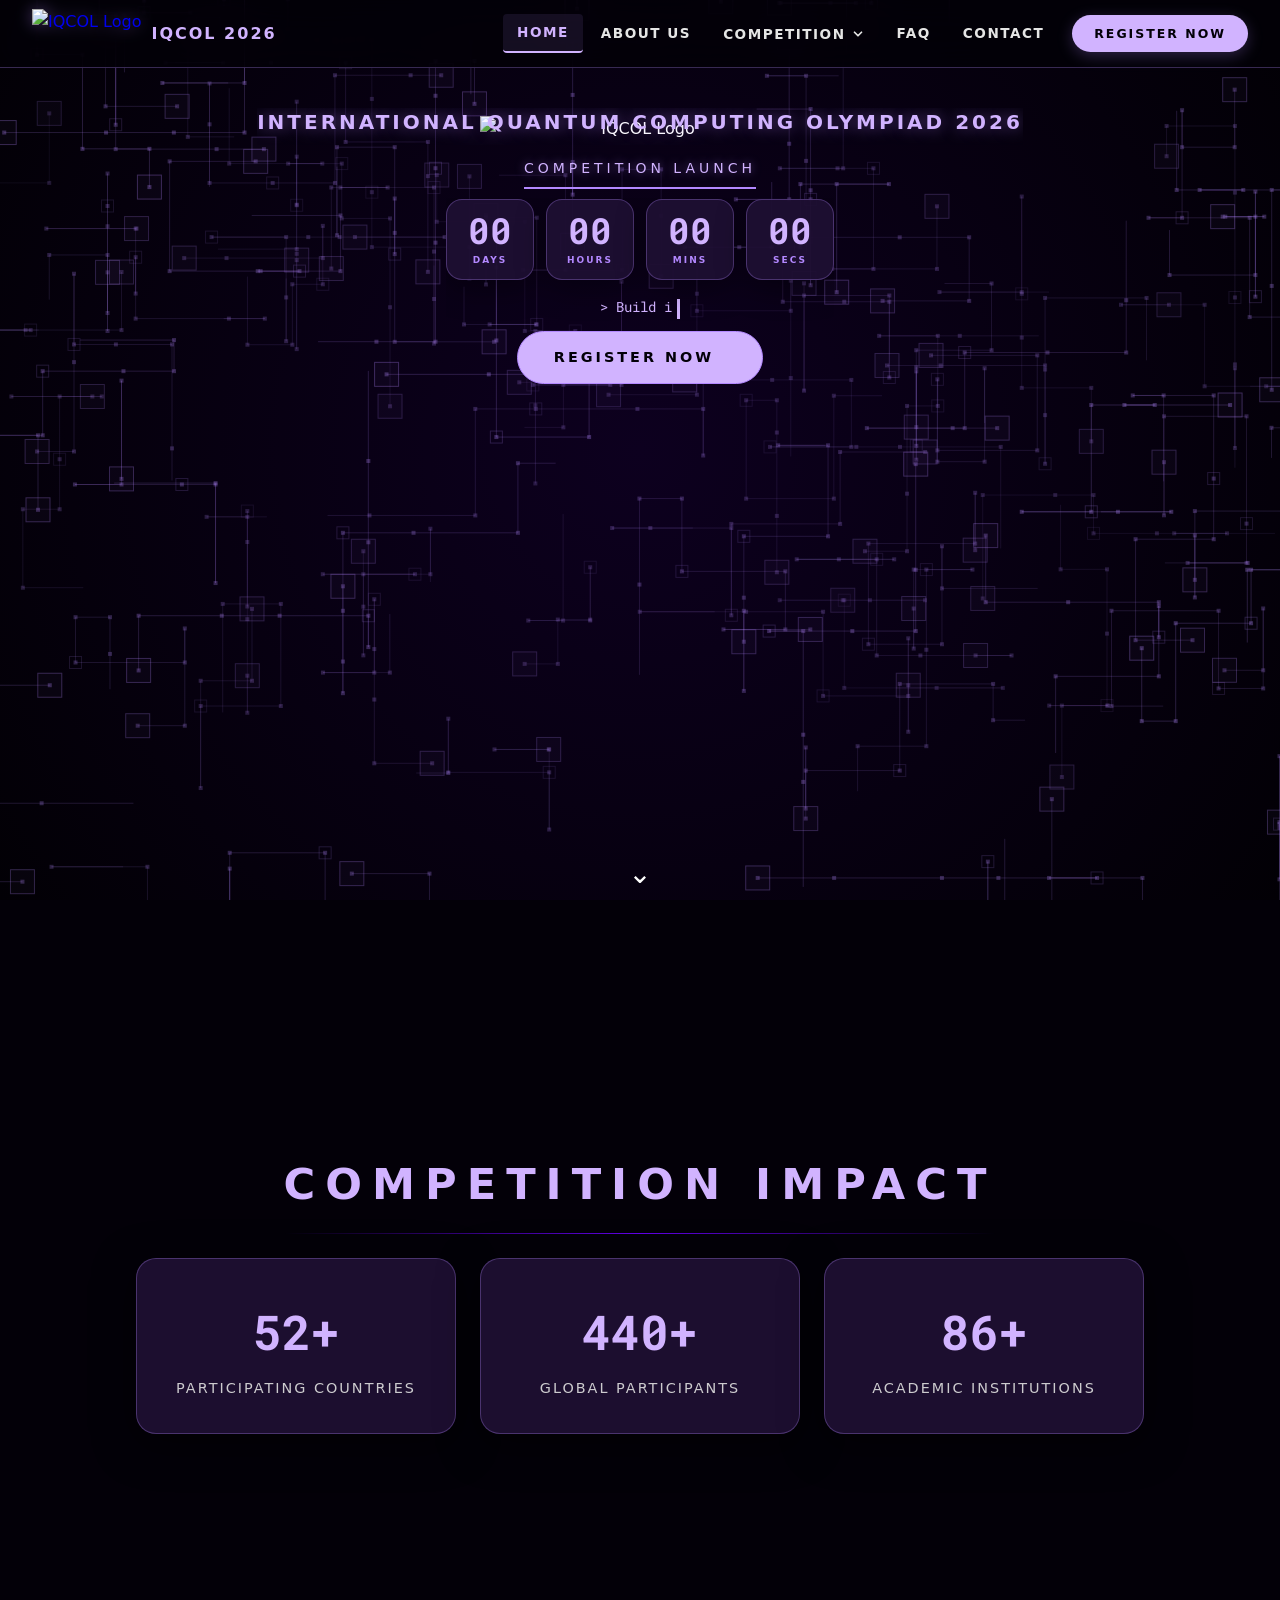
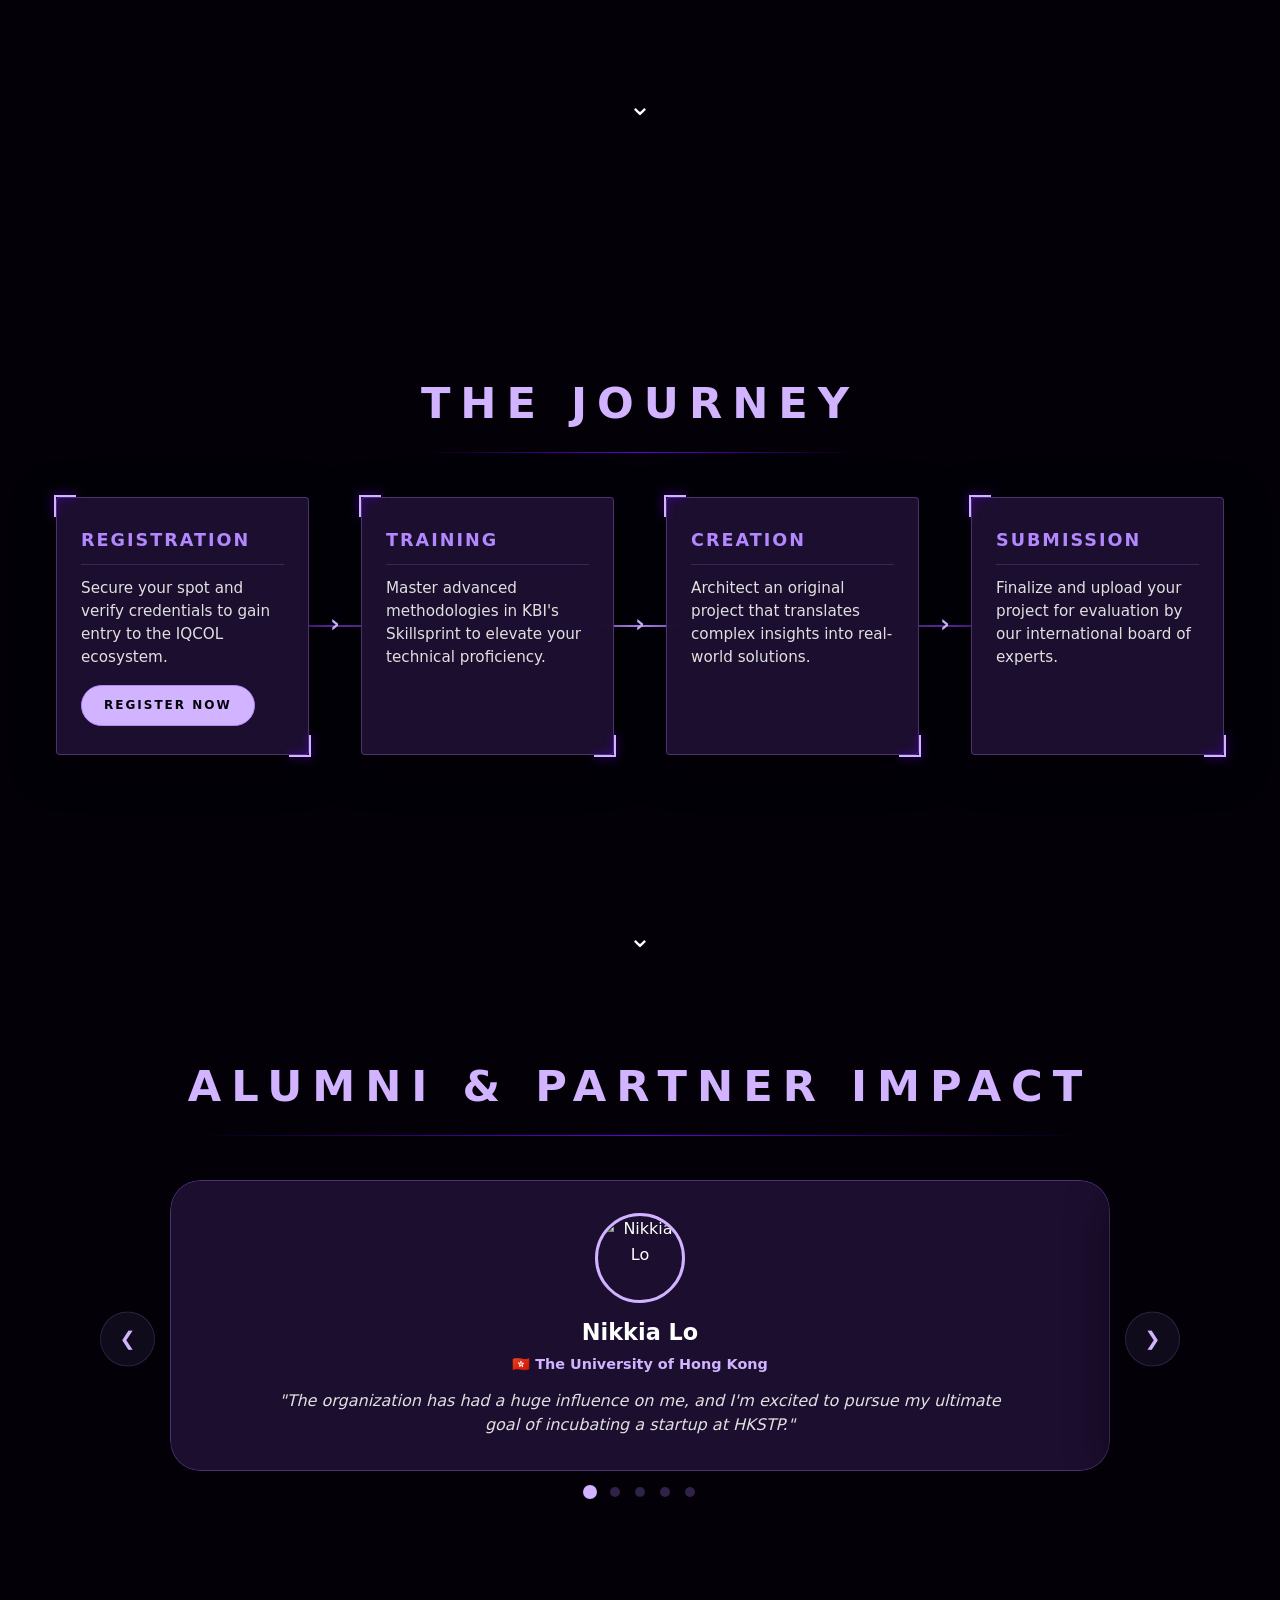
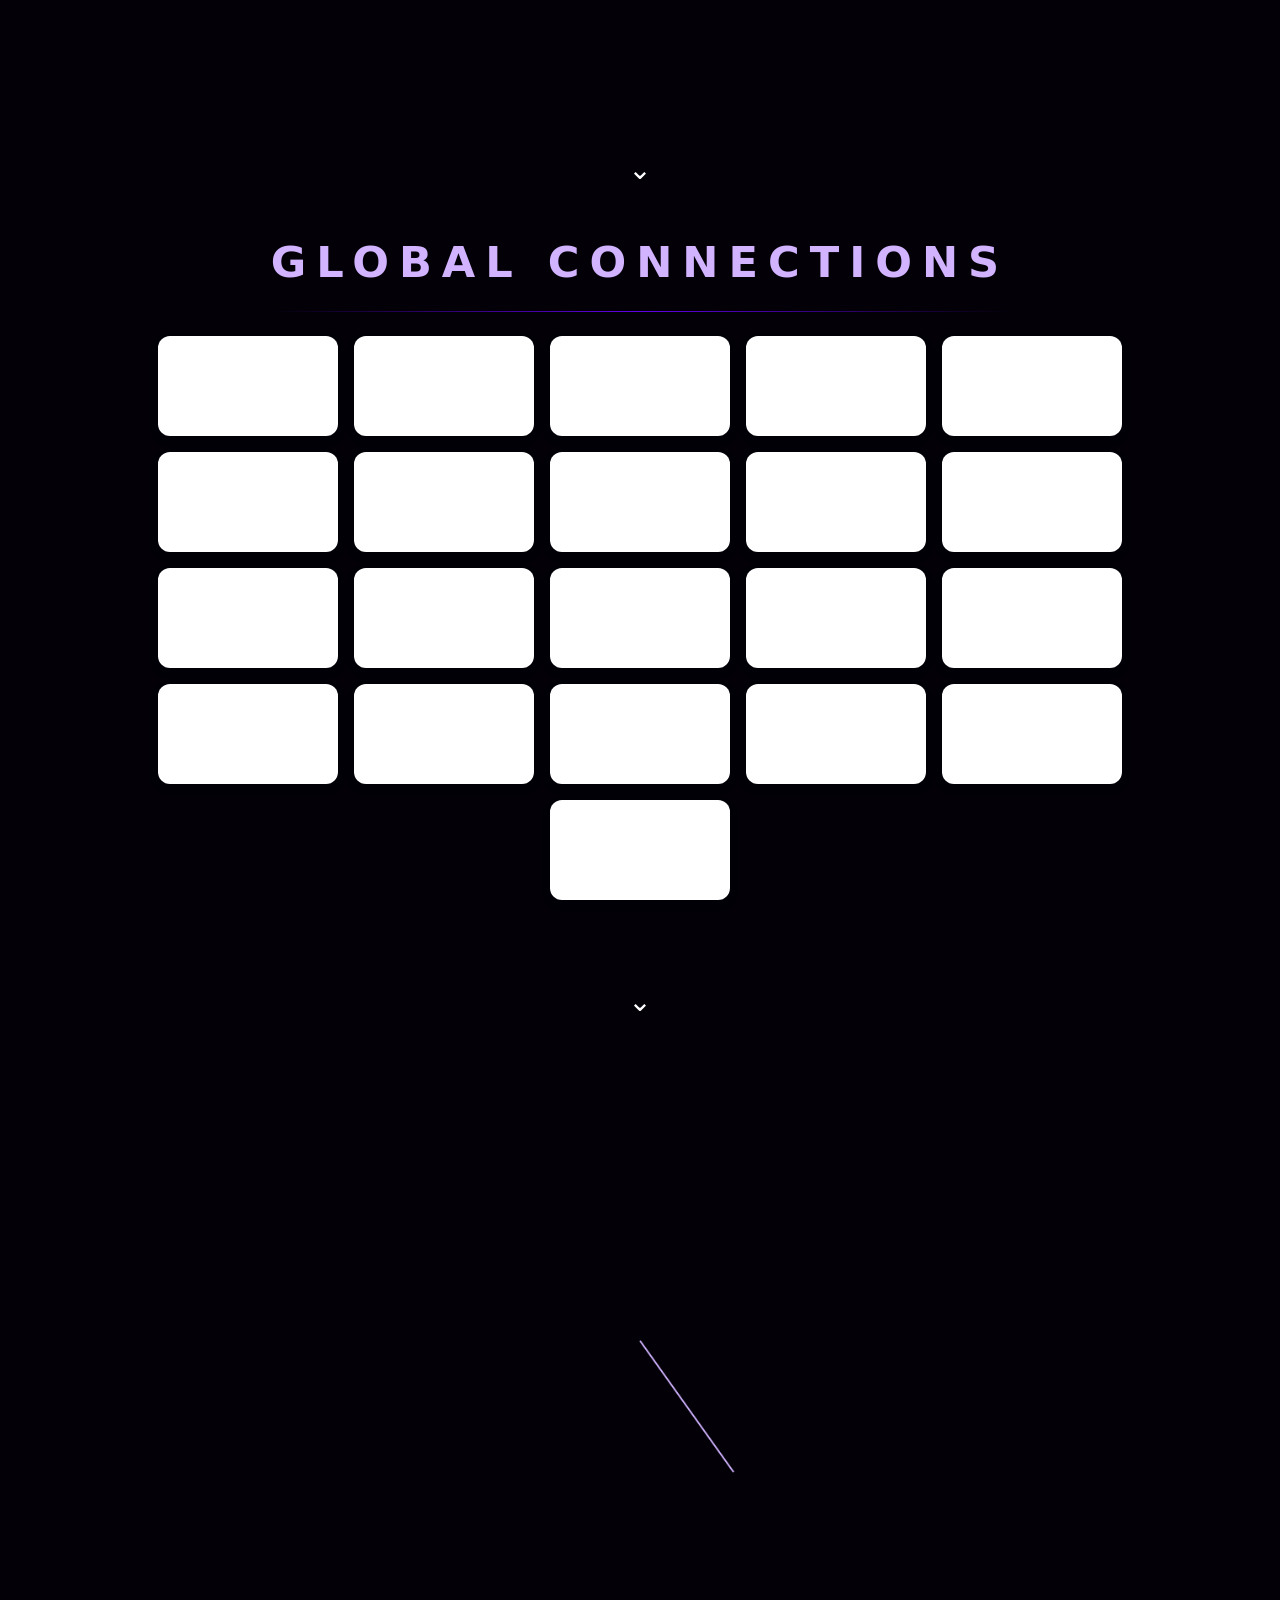
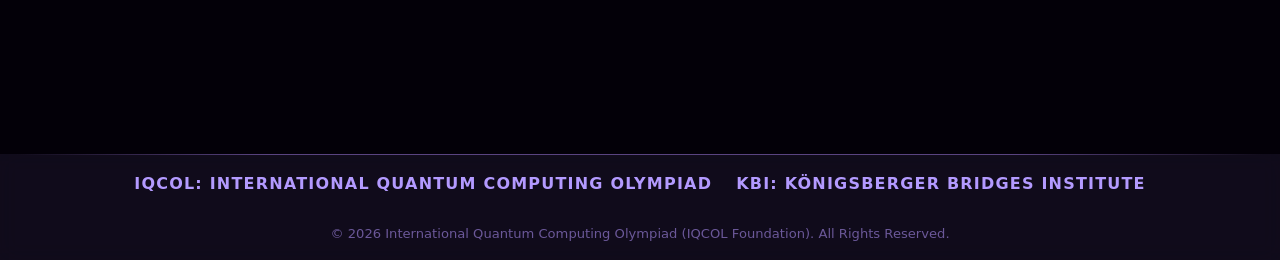
==== index.html @ 8aefdae1 "Added favicon" ====
<!DOCTYPE html>
<html lang="en">
<head>
    <meta charset="UTF-8">
    <meta name="viewport" content="width=device-width, initial-scale=1.0">
    <link rel="icon" type="image/png" href="https://cdn.kb.institute/eto-2026/IQCOL/Logo/Square_Dark_Background_2026_500.png">
    <title>International Quantum Computing Olympiad | IQCOL 2026</title>
    <script src="https://unpkg.com/lucide@0.469.0/dist/umd/lucide.min.js"></script>
    <link href="https://fonts.googleapis.com/css2?family=Roboto+Mono:wght@400;700&display=swap" rel="stylesheet">
    <link rel="stylesheet" href="css/shared.css">
    <style>
        body {
            color: white;
            display: flex;
            flex-direction: column;
            align-items: center;
            min-height: 100vh;
        }

        .home-snap {
            width: 100%;
            display: flex;
            flex-direction: column;
            align-items: center;
        }

        .home-snap .snap-panel {
            position: relative;
            min-height: calc(100vh - var(--nav-height));
            min-height: calc(100dvh - var(--nav-height));
            display: flex;
            flex-direction: column;
            justify-content: center;
            width: 100%;
            max-width: 1200px;
            margin: 0 auto;
            box-sizing: border-box;
            padding: 3rem 20px;
        }

        .home-snap .section-header { margin: 1.5rem 0 2rem; }

        .snap-panel-body {
            width: 100%;
            box-sizing: border-box;
        }

        /* Hero */
        #hero-section {
            position: relative;
            width: 100%;
            max-width: 1200px;
            display: flex;
            flex-direction: column;
            justify-content: center;
            align-items: center;
            padding: 1rem 20px 2.5rem;
            text-align: center;
            box-sizing: border-box;
        }
        #hero-section.snap-panel {
            box-sizing: border-box;
        }
        #hero-section .snap-panel-body {
            transform: translateY(1.25rem);
        }

        .scroll-hint {
            position: absolute;
            bottom: 1rem;
            left: 50%;
            transform: translateX(-50%);
            color: #fff;
            pointer-events: none;
            z-index: 2;
        }
        .scroll-chevron {
            display: block;
            font-size: 1.75rem;
            line-height: 1;
            animation: scrollBounce 2s ease-in-out infinite;
        }
        @keyframes scrollBounce {
            0%, 100% { transform: translateY(0); opacity: 0.85; }
            50% { transform: translateY(8px); opacity: 1; }
        }

        .reveal-hero { opacity: 0; clip-path: inset(100% 0 0 0); transform: translateY(20px); animation: curtainReveal 1.4s cubic-bezier(0.19,1,0.22,1) forwards; }
        .reveal-header { opacity: 0; transform: translateY(20px); animation: fadeIn 1s ease forwards; animation-delay: 0.6s; }
        .reveal-delayed { opacity: 0; clip-path: inset(100% 0 0 0); transform: translateY(20px); animation: curtainReveal 1.4s cubic-bezier(0.19,1,0.22,1) forwards; animation-delay: 1.1s; }
        .reveal-register-btn { opacity: 0; transform: translateY(20px); animation: fadeIn 1s ease forwards; animation-delay: 2.6s; }

        @keyframes curtainReveal { 0% { opacity:0; clip-path:inset(100% 0 0 0); transform:translateY(20px); } 100% { opacity:1; clip-path:inset(0% 0 0 0); transform:translateY(0); } }
        @keyframes fadeIn { to { opacity:1; transform:translateY(0); } }
        @keyframes blink { 0%, 100% { opacity:1; } 50% { opacity:0; } }

        .hero-brand { display: flex; flex-direction: column; align-items: center; }
        .main-logo {
            width: min(420px, 70vw); max-width: 88%; height: auto; margin-top: 30px;
            margin-bottom: -50px; display: block;
            filter: drop-shadow(0 0 25px rgba(179,136,255,0.35));
        }

        .brand-title {
            font-size: 26px; font-weight: 800; letter-spacing: 5px; text-transform: uppercase;
            margin: 0 0 20px; position: relative; z-index: 1;
            text-shadow: 0 0 15px rgba(179,136,255,0.5); color: var(--lavender-bright);
        }

        .countdown-subheader {
            font-size: 17px; font-weight: 500; letter-spacing: 6px; text-transform: uppercase;
            color: var(--lavender-bright); margin-top: 20px; margin-bottom: 16px; text-shadow: 0 0 10px rgba(179,136,255,0.6);
            border-bottom: 2px solid var(--lavender-orig); padding-bottom: 10px; display: inline-block;
        }

        .countdown-container { display: flex; gap: 20px; justify-content: center; margin-top: 5px; margin-bottom: 35px; flex-wrap: wrap; }

        .time-box {
            display: flex; flex-direction: column; align-items: center;
            background: var(--glass-deep);
            backdrop-filter: blur(15px);
            -webkit-backdrop-filter: blur(15px);
            border: 1px solid var(--border-bright);
            border-radius: 20px;
            box-shadow: 0 8px 30px rgba(0, 0, 0, 0.35);
            width: 110px;
            padding: 20px 0;
        }
        .time-value { font-size: 48px; font-weight: 900; line-height: 1; font-family: var(--font-mono); color: var(--lavender-bright); }
        .time-label { font-size: 10px; font-weight: 800; color: var(--lavender-orig); text-transform: uppercase; letter-spacing: 2px; margin-top: 5px; }

        .typed-line { font-family: var(--font-mono); font-size: 1rem; color: var(--lavender-bright); margin-top: 12px; margin-bottom: 10px; padding: 0 10px; }
        .cursor { display: inline-block; background-color: var(--lavender-bright); width: 3px; height: 20px; margin-left: 5px; animation: blink 1s infinite; vertical-align: middle; }

        /* Stats */
        .stats-wrapper { width: 100%; max-width: 1100px; margin: 0 auto; text-align: center; padding: 0; }
        .stats-section {
            display: flex; justify-content: center; align-items: stretch; gap: 24px; flex-wrap: wrap; margin-top: 10px;
            opacity: 0; transform: translateY(30px); transition: all 1s ease;
        }
        .stats-section.revealed { opacity: 1; transform: translateY(0); }
        .stat-card {
            background: var(--glass-deep);
            backdrop-filter: blur(15px);
            -webkit-backdrop-filter: blur(15px);
            border: 1px solid var(--border-bright);
            box-shadow: 0 10px 40px rgba(0, 0, 0, 0.5);
            padding: 35px 25px;
            border-radius: 20px;
            flex: 1 1 280px;
            max-width: 320px;
            min-height: 160px;
            display: flex;
            flex-direction: column;
            justify-content: center;
            box-sizing: border-box;
            transition: all 0.3s ease;
        }
        .stat-card:hover { transform: translateY(-5px); border-color: var(--lavender-bright); background: rgba(98,0,234,0.12); }
        .stat-number { display: block; font-size: 3rem; font-weight: 900; color: var(--lavender-bright); font-family: var(--font-mono); margin-bottom: 8px; }
        .stat-label { font-size: 0.9rem; text-transform: uppercase; letter-spacing: 2px; color: var(--text-soft); opacity: 0.9; line-height: 1.3; }

        /* Journey roadmap */
        #section-journey {
            max-width: 100%;
            overflow-x: auto;
            overflow-y: visible;
            padding-bottom: 8px;
            scroll-snap-stop: always;
        }
        #section-journey .section-header {
            opacity: 0;
            transition: opacity 0.5s ease;
        }
        #section-journey.revealed .section-header {
            opacity: 1;
            transition-delay: 0s;
        }
        #section-journey .roadmap-container { flex: 0 1 auto; }
        .roadmap-container {
            position: relative;
            max-width: 1200px;
            margin: 0 auto;
            padding: 20px 16px;
            width: 100%;
            min-height: 220px;
            display: flex;
            flex-direction: row;
            align-items: stretch;
            justify-content: center;
            flex-wrap: nowrap;
            gap: 12px;
            box-sizing: border-box;
        }
        .roadmap-container::before {
            content: '';
            position: absolute;
            left: 8%;
            right: 8%;
            top: 50%;
            height: 2px;
            background: linear-gradient(90deg, transparent, #4c1d95 15%, var(--lavender-orig) 50%, #4c1d95 85%, transparent);
            transform: translateY(-50%) scaleX(0);
            transform-origin: left center;
            z-index: 0;
            pointer-events: none;
            transition: transform 1.5s cubic-bezier(0.22, 1, 0.36, 1);
            transition-delay: 0.4s;
        }
        #section-journey.revealed .roadmap-container::before {
            transform: translateY(-50%) scaleX(1);
        }
        .step {
            position: relative;
            flex: 1 1 220px;
            min-width: 180px;
            margin-bottom: 0;
            display: flex;
            justify-content: center;
            align-items: stretch;
            z-index: 1;
            opacity: 0;
            transition: opacity 0.35s cubic-bezier(0.22, 1, 0.36, 1);
        }
        #section-journey.revealed .step:nth-child(1) { opacity: 1; transition-delay: 0.12s; }
        #section-journey.revealed .step:nth-child(3) { opacity: 1; transition-delay: 0.62s; }
        #section-journey.revealed .step:nth-child(5) { opacity: 1; transition-delay: 1.12s; }
        #section-journey.revealed .step:nth-child(7) { opacity: 1; transition-delay: 1.62s; }
        .step-card {
            position: relative;
            width: 100%;
            padding: 28px 24px;
            min-height: 200px;
            height: 100%;
            box-sizing: border-box;
            background: var(--glass-deep);
            backdrop-filter: blur(15px);
            -webkit-backdrop-filter: blur(15px);
            border: 1px solid var(--border-bright);
            border-radius: 4px;
            box-shadow: 0 10px 40px rgba(0, 0, 0, 0.5);
        }
        .step-card::before, .step-card::after {
            content: '';
            position: absolute;
            width: 20px;
            height: 20px;
            border: 2px solid var(--lavender-bright);
            filter: drop-shadow(0 0 5px var(--node-blue));
            z-index: 5;
        }
        .step-card::before { top: -3px; left: -3px; border-right: none; border-bottom: none; }
        .step-card::after { bottom: -3px; right: -3px; border-left: none; border-top: none; }
        .step-card h2 {
            margin: 0 0 12px;
            font-size: 1.1rem;
            text-transform: uppercase;
            letter-spacing: 2px;
            color: var(--lavender-orig);
            border-bottom: 1px solid var(--border-muted);
            padding-bottom: 10px;
        }
        .step-card p { color: #e0e0e0; margin: 0; font-size: 0.95rem; line-height: 1.5; }
        .step-register-btn {
            display: inline-flex; margin-top: 16px; padding: 10px 22px; border-radius: 50px;
            text-decoration: none; text-transform: uppercase; letter-spacing: 2px; font-weight: 800;
            font-size: 0.75rem; transition: all 0.3s ease; align-items: center;
            background: var(--lavender-bright); color: var(--bg-deep); border: 1px solid var(--lavender-orig);
        }
        .step-register-btn:hover { transform: translateY(-3px); background: white; box-shadow: 0 15px 40px rgba(179,136,255,0.4); }
        .roadmap-connector {
            position: relative;
            flex: 0 0 auto;
            align-self: center;
            width: 28px;
            text-align: center;
            color: var(--lavender-bright);
            font-size: 1.5rem;
            font-weight: 700;
            line-height: 1;
            z-index: 1;
            opacity: 0;
            transform: translateY(-5px);
            transition: opacity 0.45s ease, transform 0.45s ease;
        }
        .roadmap-connector::before { content: '›'; display: block; transform: translateY(3px);}
        #section-journey.revealed .roadmap-connector:nth-child(2) { opacity: 1; transform: translateY(-5px); transition-delay: 0.28s; }
        #section-journey.revealed .roadmap-connector:nth-child(4) { opacity: 1; transform: translateY(-5px); transition-delay: 0.78s; }
        #section-journey.revealed .roadmap-connector:nth-child(6) { opacity: 1; transform: translateY(-5px); transition-delay: 1.28s; }

        /* Testimonials */
        #section-testimonials .testimonial-slider { flex: 0 1 auto; width: 100%; }
        .testimonial-slider { width: 100%; max-width: 1100px; margin: 0 auto; position: relative; padding: 12px 80px; }
        .testimonial-container { width: 100%; overflow: hidden; border-radius: 30px; }
        .testimonial-track { display: flex; transition: transform 0.6s cubic-bezier(0.23,1,0.32,1); }
        .testimonial-track.no-anim { transition: none !important; }
        .t-card {
            min-width: 100%; padding: 32px 28px;
            background: var(--glass-deep); border: 1px solid var(--border-bright); backdrop-filter: blur(20px);
            display: flex; flex-direction: column; align-items: center; text-align: center; border-radius: 30px;
            box-shadow: 0 10px 40px rgba(0, 0, 0, 0.5);
        }
        .t-img { width: 90px; height: 90px; border-radius: 50%; object-fit: cover; border: 3px solid var(--lavender-bright); margin-bottom: 12px; }
        .t-info h3 { margin: 0; font-size: 1.4rem; color: #fff; }
        .t-info span { color: var(--lavender-bright); font-size: 0.9rem; font-weight: 700; }
        .t-affil { display: inline; }
        .t-affil + .t-affil::before { content: ' '; }
        .t-body { font-size: 1rem; line-height: 1.55; color: #e0e0e0; font-style: italic; max-width: 750px; margin-top: 12px; }
        .t-body p { margin: 0; }
        .arrow {
            position: absolute; top: 50%; transform: translateY(-50%);
            width: 55px; height: 55px; background: rgba(179,136,255,0.08); border: 1px solid rgba(179,136,255,0.18);
            border-radius: 50%; color: var(--lavender-bright); display: flex; align-items: center;
            justify-content: center; cursor: pointer; z-index: 10; transition: background 0.3s; font-size: 1.2rem;
        }
        .arrow:hover { background: rgba(179,136,255,0.2); }
        .arrow.prev { left: 10px; }
        .arrow.next { right: 10px; }
        .dot { width: 10px; height: 10px; background: rgba(179,136,255,0.25); border-radius: 50%; cursor: pointer; transition: 0.3s; }
        .dot.active { background: var(--lavender-bright); transform: scale(1.4); }
        .carousel-controls { display: flex; justify-content: center; gap: 15px; margin-top: 16px; }

        /* Logo wall */
        #logo-wall-container {
            width: 100%;
            position: relative;
            display: block;
        }
        .logo-wall {
            position: absolute;
            top: 0;
            left: 50%;
            transform: translateX(-50%);
            width: 100%;
            margin: 0 auto;
            display: flex;
            flex-wrap: wrap;
            justify-content: center;
            align-content: flex-start;
            padding: 0;
        }
        @keyframes logoFadeIn { 0% { opacity:0; transform:scale(0.96); } 100% { opacity:1; transform:scale(1); } }
        @keyframes logoFadeOut { 0% { opacity:1; transform:scale(1); } 100% { opacity:0; transform:scale(0.96); } }
        .logo-container {
            padding: 0; margin: 8px; display: flex; justify-content: center; align-items: center;
            max-width: 180px; height: 100px; background: white; border-radius: 12px;
            box-shadow: 0 4px 10px rgba(0,0,0,0.1);
            animation-duration: 0.5s; animation-fill-mode: both; animation-timing-function: ease-in-out;
        }
        .show-front .logo-container { animation-name: logoFadeIn; }
        .show-back .logo-container { animation-name: logoFadeOut; }
        .logo-container img { object-fit: contain; width: 80%; height: 80%; }

        @media (min-width: 1200px) {
            .logo-container { width: calc(20% - 16px); }
            #logo-wall-container { min-height: 620px !important; }
        }
        @media (min-width: 600px) and (max-width: 1199px) {
            .logo-container { width: calc(25% - 16px); }
            #logo-wall-container { min-height: 760px !important; }
        }
        @media (max-width: 599px) {
            .logo-container { width: calc(50% - 16px); height: 80px; }
            #logo-wall-container { min-height: 480px !important; }
        }

        /* CTA final panel */
        #section-final .cta-section {
            display: flex;
            flex-direction: column;
            align-items: center;
            width: 100%;
            text-align: center;
            box-sizing: border-box;
        }
        .cta-anim-bg { position: relative; display: flex; align-items: center; justify-content: center; z-index: 1; }
        .cta-content { position: relative; z-index: 4; width: 100%; }
        .cta-title {
            font-size: clamp(1.8rem, 5vw, 2.6rem); letter-spacing: 6px; text-transform: uppercase;
            color: var(--lavender-bright); margin-bottom: 12px; font-weight: 900;
        }
        .cta-sub { color: var(--text-soft); margin-bottom: 0; font-size: 1.1rem; }
        .cta-btn-hero {
            display: inline-flex; padding: 18px 50px; border-radius: 50px; text-decoration: none;
            text-transform: uppercase; letter-spacing: 4px; font-weight: 800; font-size: 1rem;
            transition: all 0.3s ease; align-items: center; gap: 12px;
            background: var(--lavender-bright); color: var(--bg-deep); border: 1px solid var(--lavender-orig);
        }
        .cta-btn-hero:hover { transform: translateY(-3px); background: white; box-shadow: 0 15px 40px rgba(179,136,255,0.4); }
        .hero-register-btn { margin-top: 20px; }
        
        .brand-zone {
            position: relative;
            width: 380px !important;
            height: 380px !important;
            display: flex; justify-content: center; align-items: center;
        }
        #traceCanvas { position: absolute; top: 0; left: 0; width: 100%; height: 100%; z-index: 2; transition: opacity 1s ease; }
        #logo-reveal-img {
            width: 380px !important;
            height: 380px !important;
            z-index: 1; opacity: 0; transform: scale(0.85);
            filter: drop-shadow(0 0 35px rgba(179,136,255,0.55)); transition: all 1.2s cubic-bezier(0.16,1,0.3,1);
        }
        .brand-zone.revealed-inner #logo-reveal-img { opacity: 1; transform: scale(1); }
        .brand-zone.revealed-inner #traceCanvas { opacity: 0; pointer-events: none; }

        @media (min-width: 1025px) {
            html {
                scroll-snap-type: y mandatory;
                scroll-padding-top: var(--nav-height);
            }
            .home-snap .snap-panel {
                scroll-snap-align: start;
                scroll-snap-stop: always;
            }
            .home-snap .stats-wrapper.snap-panel {
                align-items: center;
                padding: 0 20px 3rem !important;
            }
            .stats-wrapper .stats-content {
                width: 100%;
            }
            .stats-wrapper .section-header {
                margin: 0 0 1.5rem;
            }
            .home-snap #section-testimonials.snap-panel {
                padding: 4rem 20px !important;
            }
            #hero-section.snap-panel {
                padding: 2rem 20px 0 !important;
            }
            #hero-section .main-logo {
                margin-top: 28px;
            }
            #hero-section .snap-panel-body,
            #section-journey .snap-panel-body {
                flex: 1 1 auto;
                display: flex;
                flex-direction: column;
                justify-content: center;
                align-items: center;
                width: 100%;
                min-height: 0;
            }
            #section-journey.snap-panel {
                justify-content: flex-start;
                padding: 4rem 20px 1rem !important;
            }
            #section-journey .snap-panel-body {
                gap: 0;
            }
            #section-journey .section-header {
                margin: 0 0 1.5rem;
            }
            .home-snap .snap-panel:has(> .scroll-hint) {
                position: relative !important;
                display: flex !important;
                flex-direction: column !important;
                justify-content: flex-start !important;
                height: calc(100dvh - var(--nav-height));
                min-height: calc(100dvh - var(--nav-height));
                max-height: calc(100dvh - var(--nav-height));
                overflow: hidden;
                box-sizing: border-box;
            }
            .home-snap .snap-panel:has(> .scroll-hint) > .scroll-hint {
                position: absolute !important;
                bottom: 0.75rem !important;
                left: 50% !important;
                transform: translateX(-50%) !important;
                margin-top: 0 !important;
                align-self: auto !important;
                flex-shrink: 0;
                z-index: 3;
                padding: 0;
            }
            #hero-section.snap-panel:has(> .scroll-hint) {
                height: 100dvh !important;
                min-height: 100dvh !important;
                max-height: 100dvh !important;
                justify-content: flex-start !important;
                padding-top: var(--nav-height) !important;
                padding-bottom: 0 !important;
            }
            #hero-section.snap-panel:has(> .scroll-hint) > .scroll-hint {
                position: absolute !important;
                bottom: 0.75rem !important;
                left: 50% !important;
                transform: translateX(-50%) !important;
            }
            #hero-section .snap-panel-body {
                padding-bottom: 2.5rem;
            }
            .home-snap .stats-wrapper.snap-panel:has(> .scroll-hint) {
                justify-content: center !important;
            }
            #section-logos.snap-panel {
                padding: 2rem 20px 1rem !important;
                justify-content: flex-start;
                align-items: center;
            }
            #section-logos .section-header {
                margin: 0 0 1rem;
                flex-shrink: 0;
            }
            #section-logos #logo-wall-container {
                flex: 1 1 auto;
                min-height: 0 !important;
                width: 100%;
                overflow: hidden;
            }
            #section-final.snap-panel {
                max-width: 100%;
                padding: 0 !important;
                height: calc(100dvh - var(--nav-height));
                min-height: calc(100dvh - var(--nav-height));
                max-height: calc(100dvh - var(--nav-height));
                overflow: hidden;
                justify-content: space-between;
                scroll-snap-align: start;
                scroll-snap-stop: always;
            }
            #section-final .cta-section {
                flex: 1 1 auto;
                min-height: 0;
                display: flex;
                flex-direction: column;
                justify-content: center;
                align-items: center;
                width: 100%;
                padding: 16px 20px 8px;
                text-align: center;
                box-sizing: border-box;
                gap: 12px;
            }
            #section-final .brand-zone,
            #section-final #logo-reveal-img {
                width: 320px !important;
                height: 320px !important;
            }
            #section-final .cta-title {
                font-size: clamp(1.4rem, 3vw, 2rem);
                margin-bottom: 6px;
            }
            #section-final .cta-sub {
                font-size: 0.95rem;
            }
            #section-final footer {
                width: 100%;
                flex-shrink: 0;
                margin-top: 0;
                padding: 0 16px;
            }
            #section-final .footer-inner {
                padding: 16px 12px;
            }
            #section-final .footer-cols {
                gap: 24px;
                margin-bottom: 12px;
            }
        }

        @media (min-width: 1025px) and (max-width: 1280px) {
            #hero-section.snap-panel:has(> .scroll-hint) {
                padding-top: calc(var(--nav-height) + 0.75rem) !important;
            }
            #hero-section .snap-panel-body {
                transform: translateY(1.25rem);
                justify-content: flex-start;
                padding-top: 0.5rem;
                padding-bottom: 3.25rem;
            }
            #hero-section .snap-panel-body .hero-register-btn {
                flex-shrink: 0;
                margin-bottom: 0.25rem;
            }
            #hero-section .main-logo {
                width: min(320px, 42vw);
                margin-top: 8px;
                margin-bottom: -32px;
            }
            .brand-title { font-size: 20px; letter-spacing: 3px; margin-top: 0; margin-bottom: 10px; line-height: 1.25; }
            .countdown-subheader { font-size: 14px; letter-spacing: 4px; margin-top: 12px; margin-bottom: 10px; padding-bottom: 8px; }
            .countdown-container { gap: 12px; margin-bottom: 16px; margin-top: 0; }
            .time-box { width: 88px; padding: 12px 0; border-radius: 16px; }
            .time-value { font-size: 36px; }
            .time-label { font-size: 9px; }
            .typed-line { font-size: 0.88rem; margin-top: 6px; margin-bottom: 4px; }
            .hero-register-btn { margin-top: 8px; }
            .cta-btn-hero { padding: 14px 36px; font-size: 0.9rem; letter-spacing: 3px; }
        }

        @media (min-width: 1281px) {
            #hero-section .snap-panel-body {
                transform: translateY(-2.75rem);
                justify-content: center;
                padding-top: 0;
                padding-bottom: 2.5rem;
            }
            #hero-section .main-logo {
                width: min(420px, 70vw);
                max-width: 88%;
                margin-top: 28px;
                margin-bottom: -50px;
            }
            #hero-section.snap-panel:has(> .scroll-hint) {
                padding-top: var(--nav-height) !important;
            }
            .hero-register-btn { margin-top: 20px; }
        }

        @media (max-width: 1024px) {
            html {
                scroll-snap-type: none !important;
                scroll-padding-top: 0 !important;
            }
            .home-snap .snap-panel {
                scroll-snap-align: none !important;
                scroll-snap-stop: normal !important;
                min-height: auto !important;
                height: auto !important;
                max-height: none !important;
                overflow: visible !important;
                padding: 60px 15px !important;
            }
            .home-snap .snap-panel:has(> .scroll-hint) {
                height: auto !important;
                max-height: none !important;
                overflow: visible !important;
            }

            .scroll-hint { display: none !important; }
            #hero-section { padding: 1rem 15px 2.5rem; }
            #hero-section.snap-panel { padding-top: 1rem; }
            #hero-section .snap-panel-body { transform: translateY(1.25rem); }
            .main-logo { margin-top: 12px; margin-bottom: -40px; }
            .brand-title { font-size: 17px; letter-spacing: 3px; margin-top: 0; margin-bottom: 10px; line-height: 1.25; }
            .time-box { width: 80px; padding: 15px 0; }
            .time-value { font-size: 32px; }

            .roadmap-container {
                flex-direction: column;
                align-items: center;
                padding: 16px 12px;
                gap: 8px;
            }
            .roadmap-container::before {
                left: 50%; right: auto; top: 8%; bottom: 8%; width: 2px; height: auto;
                transform: translateX(-50%) scaleY(0); transform-origin: top center;
            }
            #section-journey.revealed .roadmap-container::before { transform: translateX(-50%) scaleY(1); }
            .step { flex: 0 0 auto; width: 100%; max-width: 520px; min-width: 0; }
            .step-card { min-height: 0; padding: 20px 18px; }
            .roadmap-connector { width: auto; padding: 4px 0; }
            .roadmap-connector::before { content: '⌄'; }

            .testimonial-slider {
                padding: 14px 10px 12px;
                position: relative;
                max-width: min(800px, calc(100% - 24px));
            }
            .arrow { top: 22px; transform: none; width: 45px; height: 45px; }
            .arrow.prev { left: 20px; }
            .arrow.next { right: 20px; }
            .t-card { padding: 24px 16px; }
            .t-body { font-size: 0.95rem; }
            .t-affil { display: block; }
            .t-affil + .t-affil::before { content: none; }

            .stat-card {
                flex: 0 1 auto;
                min-width: 0;
                width: min(320px, 100%);
                max-width: 320px;
                min-height: auto;
                padding: 25px 20px;
            }
            .stat-number { font-size: 2.4rem; }

            #section-final.snap-panel {
                justify-content: flex-start !important;
                padding: 60px 15px 0 !important;
                height: auto !important;
                max-height: none !important;
                min-height: auto !important;
                overflow: visible !important;
            }
            #section-logos #logo-wall-container {
                flex: none;
                min-height: 480px !important;
                overflow: visible;
            }
            #section-final footer { margin-top: 40px; }
            #section-final .cta-section { margin-top: 0 !important; gap: 24px; padding: 40px 15px; }
            .brand-zone, #logo-reveal-img { width: 260px !important; height: 260px !important; }
            #cta-text-content { top: 0 !important; transform: translateY(0) !important; margin-bottom: 5px; }
            #cta-btn-content { margin-top: 5px !important; transform: translateY(0) !important; }
            .cta-btn-hero { padding: 12px 32px !important; font-size: 0.85rem !important; letter-spacing: 2px !important; }
            .cta-title { font-size: 1.4rem !important; letter-spacing: 3px !important; }
            .cta-sub { font-size: 0.9rem !important; }
        }
        footer {
            width: 100%; margin-top: auto; padding: 0px 20px; box-sizing: border-box;
            background: var(--glass-frost); backdrop-filter: blur(10px); -webkit-backdrop-filter: blur(10px);
        }
        .footer-inner { max-width: 1200px; margin: 0 auto; width: 100%; }
    </style>
</head>
<body>

<canvas id="bg-canvas"></canvas>

<main class="home-snap">

<section id="hero-section" class="snap-panel">
    <div class="snap-panel-body">
    <div class="reveal-hero hero-brand">
        <img src="https://cdn.kb.institute/eto-2026/IQCOL/Logo/Square_Dark_Background_2026_500.png" class="main-logo" alt="IQCOL Logo">
        <div class="brand-title">International Quantum Computing Olympiad 2026</div>
    </div>
    <div class="reveal-header">
        <div class="countdown-subheader">Competition Launch</div>
    </div>
    <div class="reveal-delayed">
        <div class="countdown-container">
            <div class="time-box"><span class="time-value" id="days">00</span><span class="time-label">Days</span></div>
            <div class="time-box"><span class="time-value" id="hours">00</span><span class="time-label">Hours</span></div>
            <div class="time-box"><span class="time-value" id="minutes">00</span><span class="time-label">Mins</span></div>
            <div class="time-box"><span class="time-value" id="seconds">00</span><span class="time-label">Secs</span></div>
        </div>
        <div class="typed-line">
            &gt; <span id="typed-text"></span><span class="cursor"></span>
        </div>
    </div>
    <a href="registration.html" class="cta-btn-hero hero-register-btn reveal-register-btn">
        Register Now
        <i data-lucide="play"></i>
    </a>
    </div>
    <div class="scroll-hint" aria-hidden="true">
        <span class="scroll-chevron">⌄</span>
    </div>
</section>

<section class="stats-wrapper snap-panel">
    <div class="stats-content">
    <div class="section-header"><h2>Competition Impact</h2></div>
    <div class="stats-section" id="stats-container">
        <div class="stat-card"><span class="stat-number" data-target="120">0</span><span class="stat-label">Participating Countries</span></div>
        <div class="stat-card"><span class="stat-number" data-target="1000">0</span><span class="stat-label">Global Participants</span></div>
        <div class="stat-card"><span class="stat-number" data-target="200">0</span><span class="stat-label">Academic Institutions</span></div>
    </div>
    </div>
    <div class="scroll-hint" aria-hidden="true">
        <span class="scroll-chevron">⌄</span>
    </div>
</section>

<section class="snap-panel" id="section-journey">
    <div class="snap-panel-body">
    <div class="section-header"><h1>The Journey</h1></div>
    <div class="roadmap-container">
        <div class="step"><div class="step-card"><h2>Registration</h2><p>Secure your spot and verify credentials to gain entry to the IQCOL ecosystem.</p><a href="registration.html" class="step-register-btn">Register Now</a></div></div>
        <span class="roadmap-connector" aria-hidden="true"></span>
        <div class="step"><div class="step-card"><h2>Training</h2><p>Master advanced methodologies in KBI's Skillsprint to elevate your technical proficiency.</p></div></div>
        <span class="roadmap-connector" aria-hidden="true"></span>
        <div class="step"><div class="step-card"><h2>Creation</h2><p>Architect an original project that translates complex insights into real-world solutions.</p></div></div>
        <span class="roadmap-connector" aria-hidden="true"></span>
        <div class="step"><div class="step-card"><h2>Submission</h2><p>Finalize and upload your project for evaluation by our international board of experts.</p></div></div>
    </div>
    </div>
    <div class="scroll-hint" aria-hidden="true">
        <span class="scroll-chevron">⌄</span>
    </div>
</section>

<section class="snap-panel" id="section-testimonials">
    <div class="section-header reveal"><h1>Alumni &amp; Partner Impact</h1></div>
    <div class="testimonial-slider">
        <div class="arrow prev" role="button" tabindex="0" aria-label="Previous" onclick="moveSlide(-1)">&#10094;</div>
        <div class="arrow next" role="button" tabindex="0" aria-label="Next" onclick="moveSlide(1)">&#10095;</div>
        <div class="testimonial-container">
            <div class="testimonial-track" id="t-track">
                <div class="t-card">
                    <img src="https://cdn.kb.institute/eto-2026/general/testimonial/kbi-profile-nikkia-lo-2025.jpg" class="t-img" alt="Nikkia Lo">
                    <div class="t-info"><h3>Nikkia Lo</h3><span>🇭🇰 The University of Hong Kong</span></div>
                    <div class="t-body"><p>"The organization has had a huge influence on me, and I'm excited to pursue my ultimate goal of incubating a startup at HKSTP."</p></div>
                </div>
                <div class="t-card">
                    <img src="https://cdn.kb.institute/eto-2026/general/testimonial/kbi-profile-sakib-rabbani.jpg" class="t-img" alt="Sakib Rabbani">
                    <div class="t-info"><h3>Sakib Rabbani</h3><span>🇭🇰 JP Morgan HK</span></div>
                    <div class="t-body"><p>"The IBCOL, IDSOL, and KBI network connect me with industry professionals, which helped me get a job in Software Engineering at JP Morgan HK."</p></div>
                </div>
                <div class="t-card">
                    <img src="https://cdn.kb.institute/eto-2026/general/testimonial/kbi-profile-rebeca-borrego-cavazos.jpg" class="t-img" alt="Rebeca Borrego Cavazos">
                    <div class="t-info"><h3>Rebeca Borrego Cavazos</h3><span>🇲🇽 Universidad de Monterrey (UdM)</span></div>
                    <div class="t-body"><p>"It gave me the invaluable opportunity to connect with professionals in these areas and explore the vast range of applications for these transformative technologies."</p></div>
                </div>
                <div class="t-card">
                    <img src="https://cdn.kb.institute/eto-2026/general/testimonial/kbi-profile-zhanel-tagayeva.jpg" class="t-img" alt="Zhanel Tagayeva">
                    <div class="t-info"><h3>Zhanel Tagayev</h3><span><span class="t-affil">🇰🇿 National School of Physics & Math (FIZMAT) </span><span class="t-affil">🇭🇰 Lingnan University (LU)</span></span></div>

                    <div class="t-body"><p>"KBI helped me to get accepted to participate in the internship program which is sponsored by METI of Japan."</p></div>
                </div>
                <div class="t-card">
                    <img src="https://cdn.kb.institute/eto-2026/general/testimonial/kbi-profile-isabel-yan.jpg" class="t-img" alt="Dr. Prof. Isabel Yan">
                    <div class="t-info"><h3>Dr. Prof. Isabel Yan</h3><span>🇭🇰 City University of Hong Kong (CityUHK)</span></div>
                    <div class="t-body"><p>"The Königsberger Bridges Institute comprises a great team of professionals… They are very dedicated to advancing students' knowledge and application skills."</p></div>
                </div>
            </div>
        </div>
        <div class="carousel-controls" id="carousel-dots"></div>
    </div>
    <div class="scroll-hint" aria-hidden="true">
        <span class="scroll-chevron">⌄</span>
    </div>
</section>

<section class="snap-panel" id="section-logos">
    <div class="section-header reveal"><h1>Global Connections</h1></div>
    <div id="logo-wall-container" class="reveal"></div>
    <div class="scroll-hint" aria-hidden="true">
        <span class="scroll-chevron">⌄</span>
    </div>
</section>

<section class="snap-panel" id="section-final">

    <div class="cta-section">
        <div class="cta-content" id="cta-text-content" style="opacity: 0; transform: translateY(20px); transition: opacity 0.8s ease, transform 0.8s ease; text-align: center;">
            <div class="cta-title">Ready to Play?</div>
            <p class="cta-sub">Join quantum computing innovators from over 120 countries at IQCOL 2026.</p>
        </div>

        <div class="cta-anim-bg" id="trigger-final">
            <div class="brand-zone" id="brand-box">
                <canvas id="traceCanvas"></canvas>
                <img id="logo-reveal-img" src="https://cdn.kb.institute/KBI-logo-light.png" alt="KBI Logo">
            </div>
        </div>

        <div class="cta-content" id="cta-btn-content" style="opacity: 0; transform: translateY(20px); transition: opacity 0.8s ease, transform 0.8s ease; text-align: center;">
            <a href="registration.html" class="cta-btn-hero">
                Register Now
                <i data-lucide="play"></i>
            </a>
        </div>
    </div>

    <footer>
        <div class="footer-line"></div>
        <div class="footer-inner">
            <div class="footer-cols">
                <div class="footer-col">
                    <h4>IQCOL: International Quantum Computing Olympiad</h4>
                    <div class="footer-icons">
                        <a href="https://2026.iqcol.org/iqcol" target="_blank" rel="noopener"><i data-lucide="globe"></i></a>
                        <a href="https://ee.linkedin.com/company/iqcol-org" target="_blank" rel="noopener"><i data-lucide="linkedin"></i></a>
                        <a href="https://www.instagram.com/iqcol_org/" target="_blank" rel="noopener"><i data-lucide="instagram"></i></a>
                    </div>
                </div>
                <div class="footer-col">
                    <h4>KBI: Königsberger Bridges Institute</h4>
                    <div class="footer-icons">
                        <a href="https://www.kb.institute/" target="_blank" rel="noopener"><i data-lucide="globe"></i></a>
                        <a href="https://www.linkedin.com/company/kbi-eu/" target="_blank" rel="noopener"><i data-lucide="linkedin"></i></a>
                        <a href="https://www.instagram.com/kbi.eu/" target="_blank" rel="noopener"><i data-lucide="instagram"></i></a>
                    </div>
                </div>
            </div>
            <p class="footer-copy">© 2026 International Quantum Computing Olympiad (IQCOL Foundation). All Rights Reserved.</p>
        </div>
    </footer>

</section>

</main>

<script src="js/bg-canvas-home.js"></script>
<script src="js/nav.js"></script>
<script>
/* Countdown */
const target = new Date('2026-06-28T00:00:00');
function updateCountdown() {
    const now = new Date();
    const diff = target - now;
    if (diff <= 0) {
        document.getElementById('days').textContent = '00';
        document.getElementById('hours').textContent = '00';
        document.getElementById('minutes').textContent = '00';
        document.getElementById('seconds').textContent = '00';
        return;
    }
    const d = Math.floor(diff / 86400000);
    const h = Math.floor((diff % 86400000) / 3600000);
    const m = Math.floor((diff % 3600000) / 60000);
    const s = Math.floor((diff % 60000) / 1000);
    document.getElementById('days').textContent = String(d).padStart(2, '0');
    document.getElementById('hours').textContent = String(h).padStart(2, '0');
    document.getElementById('minutes').textContent = String(m).padStart(2, '0');
    document.getElementById('seconds').textContent = String(s).padStart(2, '0');
}
updateCountdown();
setInterval(updateCountdown, 1000);

/* Typed text */
const lines = ['Build innovative projects...', 'Forge global partnerships...', 'Accelerate your learning curve...'];
let li = 0, ci = 0, deleting = false;
function typeWriter() {
    const el = document.getElementById('typed-text');
    const cur = lines[li];
    if (!deleting) {
        el.textContent = cur.substring(0, ++ci);
        if (ci === cur.length) { deleting = true; setTimeout(typeWriter, 1800); return; }
    } else {
        el.textContent = cur.substring(0, --ci);
        if (ci === 0) { deleting = false; li = (li + 1) % lines.length; }
    }
    setTimeout(typeWriter, deleting ? 45 : 80);
}
setTimeout(typeWriter, 1800);

/* Counter animation */
function animateCounter(el, target) {
    const dur = 2000, step = 20;
    let cur = 0;
    const inc = target / (dur / step);
    const t = setInterval(() => {
        cur = Math.min(cur + inc, target);
        el.textContent = (target >= 1000 ? Math.floor(cur).toLocaleString() : Math.floor(cur)) + '+';
        if (cur >= target) clearInterval(t);
    }, step);
}

const statsObs = new IntersectionObserver(entries => {
    entries.forEach(entry => {
        if (entry.isIntersecting) {
            entry.target.classList.add('revealed');
            entry.target.querySelectorAll('.stat-number').forEach(el => {
                animateCounter(el, parseInt(el.getAttribute('data-target'), 10));
            });
            statsObs.unobserve(entry.target);
        }
    });
}, { threshold: 0.3 });
const statsEl = document.getElementById('stats-container');
if (statsEl) statsObs.observe(statsEl);

const journeyEl = document.getElementById('section-journey');
if (journeyEl) {
    const journeyObs = new IntersectionObserver(entries => {
        entries.forEach(entry => {
            if (entry.isIntersecting) {
                entry.target.classList.add('revealed');
                journeyObs.unobserve(entry.target);
            }
        });
    }, { threshold: 0.3 });
    journeyObs.observe(journeyEl);
}

/* Testimonial slider */
let curSlide = 0, totalSlides = 0, autoSlide;
function buildDots() {
    const track = document.getElementById('t-track');
    if (!track) return;
    totalSlides = track.children.length;
    const dc = document.getElementById('carousel-dots');
    if (!dc) return;
    dc.innerHTML = '';
    for (let i = 0; i < totalSlides; i++) {
        const d = document.createElement('span');
        d.className = 'dot' + (i === 0 ? ' active' : '');
        d.onclick = () => goSlide(i);
        dc.appendChild(d);
    }
}
function goSlide(n) {
    curSlide = (n + totalSlides) % totalSlides;
    const track = document.getElementById('t-track');
    if (track) track.style.transform = `translateX(-${curSlide * 100}%)`;
    document.querySelectorAll('#carousel-dots .dot').forEach((d, i) => d.classList.toggle('active', i === curSlide));
}
window.moveSlide = (dir) => { goSlide(curSlide + dir); resetAuto(); };
function resetAuto() {
    clearInterval(autoSlide);
    autoSlide = setInterval(() => goSlide(curSlide + 1), 5000);
}
buildDots();
resetAuto();

/* Global connections logo wall */
const LOGO_SOURCES = [
    "https://cdn.kb.institute/logo/ABN-AMRO.png","https://cdn.kb.institute/logo/Alchemy.png","https://cdn.kb.institute/logo/Alibaba.png",
    "https://cdn.kb.institute/logo/Amazon.png","https://cdn.kb.institute/logo/Apple.png","https://cdn.kb.institute/logo/ASML.png",
    "https://cdn.kb.institute/logo/ASTRI.png","https://cdn.kb.institute/logo/Bloomberg.png","https://cdn.kb.institute/logo/BNP-Paribas.png",
    "https://cdn.kb.institute/logo/ByteDance.png","https://cdn.kb.institute/logo/Coinbase.png","https://cdn.kb.institute/logo/Deloitte.png",
    "https://cdn.kb.institute/logo/Deutsche-Bank.png","https://cdn.kb.institute/logo/Duolingo.png","https://cdn.kb.institute/logo/GitHub.png",
    "https://cdn.kb.institute/logo/Google.png","https://cdn.kb.institute/logo/HSBC.png","https://cdn.kb.institute/logo/Indeed.png",
    "https://cdn.kb.institute/logo/JP-Morgan-Chase.png","https://cdn.kb.institute/logo/LinkedIn.png","https://cdn.kb.institute/logo/Lyft.png",
    "https://cdn.kb.institute/logo/MasterCard.png","https://cdn.kb.institute/logo/McKinsey-&-Company.png","https://cdn.kb.institute/logo/Microsoft.png",
    "https://cdn.kb.institute/logo/Morgan-Stanley.png","https://cdn.kb.institute/logo/Netflix.png","https://cdn.kb.institute/logo/NVIDIA-AI-Technology-Centre.png",
    "https://cdn.kb.institute/logo/Open-AI.png","https://cdn.kb.institute/logo/Palantir.png","https://cdn.kb.institute/logo/PwC.png",
    "https://cdn.kb.institute/logo/Reddit.png","https://cdn.kb.institute/logo/Shopify.png","https://cdn.kb.institute/logo/TikTok.png",
    "https://cdn.kb.institute/logo/Massachusetts-Institute-of-Technology-(MIT).png","https://cdn.kb.institute/logo/National-University-of-Singapore-(NUS).png",
    "https://cdn.kb.institute/logo/S&P-Global.png", "https://cdn.kb.institute/logo/The-University-of-Hong-Kong-(HKU).png","https://cdn.kb.institute/logo/University-of-Waterloo-(UW).png",
    "https://cdn.kb.institute/logo/Waymo.png","https://cdn.kb.institute/logo/Zoox.png"
];

const logoWallContainer = document.getElementById('logo-wall-container');
if (logoWallContainer) {
    const logoWall = document.createElement('div');
    logoWall.className = 'logo-wall show-front';
    logoWallContainer.appendChild(logoWall);

    let rotationIndex = 0;

    function getItemsPerPage() {
        const width = window.innerWidth;
        if (width < 1025) return 8;
        if (width < 1200) return 12;
        return 21;
    }

    function populateWall(page) {
        const fragment = document.createDocumentFragment();
        const itemsPerPage = getItemsPerPage();
        const start = page * itemsPerPage;
        const end = Math.min(start + itemsPerPage, LOGO_SOURCES.length);

        for (let i = start; i < end; i++) {
            const container = document.createElement('div');
            container.className = 'logo-container';
            container.style.animationDelay = `${(i - start) * 35}ms`;
            const img = document.createElement('img');
            img.src = LOGO_SOURCES[i];
            img.alt = 'Partner logo';
            img.loading = 'lazy';
            container.appendChild(img);
            fragment.appendChild(container);
        }
        logoWall.replaceChildren(fragment);
    }

    populateWall(0);
    setInterval(() => {
        logoWall.classList.replace('show-front', 'show-back');
        setTimeout(() => {
            const itemsPerPage = getItemsPerPage();
            rotationIndex = (rotationIndex + 1) % Math.ceil(LOGO_SOURCES.length / itemsPerPage);
            populateWall(rotationIndex);
            logoWall.classList.replace('show-back', 'show-front');
        }, 500);
    }, 5000);

    window.addEventListener('resize', () => {
        populateWall(0);
        rotationIndex = 0;
    });
}

/* End CTA trace animation */
const triggerFinal = document.getElementById('trigger-final');
const brandBox = document.getElementById('brand-box');
const traceCanvas = document.getElementById('traceCanvas');
const ctaTextContent = document.getElementById('cta-text-content');
const ctaBtnContent = document.getElementById('cta-btn-content');

if (triggerFinal && brandBox && traceCanvas) {
    const tCtx = traceCanvas.getContext('2d');
    const pts = [{ x: 190, y: 103 }, { x: 304, y: 263 }, { x: 76, y: 263 }, { x: 190, y: 103 }];
    let traceStarted = false;
    let traceProg = 0;

    function runTrace() {
        traceCanvas.width = 380;
        traceCanvas.height = 380;
        tCtx.clearRect(0, 0, 380, 380);

        const cur = Math.floor(traceProg * 3);
        const sub = (traceProg * 3) % 1;

        tCtx.lineWidth = 2;
        tCtx.strokeStyle = 'rgba(179,136,255,0.4)';
        for (let i = 0; i < cur; i++) {
            tCtx.beginPath();
            tCtx.moveTo(pts[i].x, pts[i].y);
            tCtx.lineTo(pts[i + 1].x, pts[i + 1].y);
            tCtx.stroke();
        }

        if (traceProg < 1) {
            tCtx.beginPath();
            tCtx.moveTo(pts[cur].x, pts[cur].y);
            tCtx.lineTo(
                pts[cur].x + (pts[cur + 1].x - pts[cur].x) * sub,
                pts[cur].y + (pts[cur + 1].y - pts[cur].y) * sub
            );
            tCtx.strokeStyle = '#d1b3ff';
            tCtx.stroke();

            traceProg += 0.025;
            requestAnimationFrame(runTrace);
        } else {
            brandBox.classList.add('revealed-inner');

            setTimeout(() => {
                if (ctaTextContent) {
                    ctaTextContent.style.opacity = '1';
                    ctaTextContent.style.transform = 'translateY(0)';
                }
            }, 300);

            setTimeout(() => {
                if (ctaBtnContent) {
                    ctaBtnContent.style.opacity = '1';
                    ctaBtnContent.style.transform = 'translateY(0)';
                }
            }, 850);
        }
    }

    const finalObs = new IntersectionObserver((entries) => {
        entries.forEach((entry) => {
            if (entry.isIntersecting && !traceStarted) {
                traceStarted = true;
                runTrace();
            }
        });
    }, { threshold: 0.2 });

    finalObs.observe(triggerFinal);
}
</script>
<script src="js/shared.js"></script>
</body>
</html>
---- css/shared.css ----
/* ── IQCOL 2026 — Shared Styles ── */
:root {
    --bg-darker: #020005;
    --bg-main: #030008;
    --lavender-orig: #b388ff;
    --lavender-bright: #d1b3ff;
    --node-blue: #6200ea;
    --node-purple: var(--node-blue);
    --accent-purple: #7c3aed;
    --border-bright: rgba(179, 136, 255, 0.3);
    --border-muted: rgba(179, 136, 255, 0.2);
    --border-glow: var(--border-bright);
    --glass-bg: rgba(10, 5, 25, 0.85);
    --glass-deep: rgba(30, 15, 50, 0.95);
    --pure-white: #ffffff;
    --text-soft: #e0e0e0;
    --neon-lavender: #a78bfa;
    --font-main: 'Segoe UI', system-ui, sans-serif;
    --font-mono: "Roboto Mono", ui-monospace, monospace;
    --nav-height: 68px;
    --bg-deep: var(--bg-main);
    --primary-teal: var(--lavender-bright);
    --teal-dark: #9a7fd4;
    --teal-mid: var(--lavender-orig);
    --slate-grey: #e5e5e5;
    --icy-highlight: var(--lavender-bright);
    --glass-frost: rgba(179, 136, 255, 0.08);
    --border-teal: var(--border-bright);
}

* { box-sizing: border-box; }

body {
    margin: 0;
    background-color: var(--bg-deep);
    font-family: var(--font-main);
    color: white;
    line-height: 1.6;
    overflow-x: hidden;
    min-height: 100vh;
}

/* ── BACKGROUND CANVAS ── */
#bg-canvas {
    position: fixed;
    top: 0; left: 0;
    width: 100%; height: 100%;
    z-index: -1;
    pointer-events: none;
    background: radial-gradient(circle at 50% 50%, #0d001f 0%, #020005 100%);
    visibility: hidden;
    opacity: 0;
    transition: opacity 2.5s cubic-bezier(0.4, 0, 0.2, 1);
}
#bg-canvas.active {
    visibility: visible;
    opacity: 1;
}

/* ── NAVIGATION ── */
nav#main-nav {
    position: fixed;
    top: 0;
    left: 0;
    right: 0;
    z-index: 1000;
    height: var(--nav-height);
    background: rgba(3, 0, 8, 0.85);
    backdrop-filter: blur(18px);
    -webkit-backdrop-filter: blur(18px);
    border-bottom: 1px solid var(--border-teal);
    display: flex;
    align-items: center;
    padding: 0 32px;
    gap: 0;
}

.nav-logo {
    display: flex;
    align-items: center;
    gap: 10px;
    text-decoration: none;
    flex-shrink: 0;
    margin-right: 30px;
}
.nav-logo img {
    height: 50px;
    width: auto;
    filter: drop-shadow(0 0 8px rgba(179, 136, 255, 0.4));
}
.nav-logo-text {
    font-size: 1.0rem;
    font-weight: 800;
    letter-spacing: 2px;
    text-transform: uppercase;
    color: var(--icy-highlight);
    white-space: nowrap;
}

.nav-links {
    display: flex;
    align-items: center;
    justify-content: flex-end;
    gap: 4px;
    list-style: none;
    margin: 0;
    padding: 0;
    margin-left: auto;
    flex: 0 1 auto;
}

.nav-links > li {
    position: relative;
}

.nav-links > li > a,
.nav-links > li > .nav-parent {
    display: flex;
    align-items: center;
    gap: 5px;
    padding: 8px 14px;
    text-decoration: none;
    color: var(--slate-grey);
    font-size: 0.85rem;
    font-weight: 700;
    text-transform: uppercase;
    letter-spacing: 1.5px;
    border-radius: 4px;
    transition: all 0.25s ease;
    cursor: pointer;
    white-space: nowrap;
    background: none;
    border: none;
    font-family: var(--font-main);
}

.nav-links > li > a:hover,
.nav-links > li > .nav-parent:hover,
.nav-links > li > a.active,
.nav-links > li.active > .nav-parent {
    color: var(--icy-highlight);
    background: rgba(179, 136, 255, 0.1);
}

.nav-links > li > a.active {
    color: var(--primary-teal);
    border-bottom: 2px solid var(--primary-teal);
}

/* Dropdown chevron */
.nav-chevron {
    width: 14px;
    height: 14px;
    transition: transform 0.25s ease;
    flex-shrink: 0;
}

.nav-links > li.open > .nav-parent .nav-chevron {
    transform: rotate(180deg);
}

/* Dropdown menu */
.nav-dropdown {
    display: none;
    position: absolute;
    top: calc(100% + 6px);
    left: 0;
    min-width: 200px;
    background: rgba(3, 0, 8, 0.97);
    border: 1px solid var(--border-teal);
    border-radius: 6px;
    padding: 8px 0;
    box-shadow: 0 12px 40px rgba(0,0,0,0.5);
    backdrop-filter: blur(20px);
    list-style: none;
    margin: 0;
    z-index: 100;
}

.nav-links > li.open > .nav-dropdown {
    display: block;
}

.nav-dropdown li a {
    display: block;
    padding: 10px 18px;
    font-size: 0.8rem;
    font-weight: 600;
    color: var(--slate-grey);
    text-decoration: none;
    text-transform: uppercase;
    letter-spacing: 1.2px;
    transition: all 0.2s ease;
}

.nav-dropdown li a:hover,
.nav-dropdown li a.active {
    color: var(--icy-highlight);
    background: rgba(179, 136, 255, 0.1);
    padding-left: 24px;
}

/* Register CTA in nav */
.nav-register {
    margin-left: 14px;
}

.nav-register a {
    display: inline-flex;
    align-items: center;
    padding: 9px 22px;
    background: var(--primary-teal);
    color: var(--bg-deep) !important;
    border-radius: 50px;
    font-size: 0.78rem;
    font-weight: 800;
    text-transform: uppercase;
    letter-spacing: 2px;
    text-decoration: none;
    transition: all 0.3s ease;
    white-space: nowrap;
    box-shadow: 0 4px 15px rgba(179, 136, 255, 0.25);
}

.nav-register a:hover {
    background: var(--icy-highlight);
    box-shadow: 0 6px 20px rgba(179, 136, 255, 0.4);
    transform: translateY(-2px);
}

/* Hamburger */
.nav-hamburger {
    display: none;
    flex-direction: column;
    gap: 5px;
    cursor: pointer;
    padding: 6px;
    margin-left: auto;
    background: none;
    border: none;
}
.nav-hamburger span {
    display: block;
    width: 24px;
    height: 2px;
    background: var(--icy-highlight);
    border-radius: 2px;
    transition: all 0.3s ease;
}
.nav-hamburger.open span:nth-child(1) { transform: translateY(7px) rotate(45deg); }
.nav-hamburger.open span:nth-child(2) { opacity: 0; }
.nav-hamburger.open span:nth-child(3) { transform: translateY(-7px) rotate(-45deg); }

/* Mobile nav drawer */
.nav-mobile-drawer {
    display: none;
    position: fixed;
    top: var(--nav-height);
    left: 0;
    right: 0;
    background: rgba(3, 0, 8, 0.98);
    border-bottom: 1px solid var(--border-teal);
    z-index: 999;
    padding: 16px 20px 24px;
    backdrop-filter: blur(20px);
    max-height: calc(100vh - var(--nav-height));
    overflow-y: auto;
}

.nav-mobile-drawer.open { display: block; }

.nav-mobile-drawer ul {
    list-style: none;
    margin: 0;
    padding: 0;
}

.nav-mobile-drawer > ul > li {
    border-bottom: 1px solid rgba(179, 136, 255, 0.12);
}

.nav-mobile-drawer > ul > li > a,
.nav-mobile-drawer > ul > li > .nav-mobile-parent {
    display: flex;
    align-items: center;
    justify-content: space-between;
    padding: 14px 4px;
    color: var(--icy-highlight);
    font-size: 0.9rem;
    font-weight: 700;
    text-transform: uppercase;
    letter-spacing: 2px;
    text-decoration: none;
    cursor: pointer;
    background: none;
    border: none;
    width: 100%;
    text-align: left;
    font-family: var(--font-main);
}

.nav-mobile-sub {
    display: none;
    padding-bottom: 10px;
}

.nav-mobile-sub.open { display: block; }

.nav-mobile-sub a {
    display: block;
    padding: 10px 16px;
    color: var(--slate-grey);
    font-size: 0.82rem;
    text-decoration: none;
    text-transform: uppercase;
    letter-spacing: 1.5px;
    transition: all 0.2s ease;
}

.nav-mobile-sub a:hover { color: var(--primary-teal); }

.nav-mobile-register {
    margin-top: 18px;
}

.nav-mobile-register a {
    display: block;
    text-align: center;
    padding: 14px;
    background: var(--primary-teal);
    color: var(--bg-deep);
    font-weight: 800;
    text-transform: uppercase;
    letter-spacing: 2px;
    border-radius: 50px;
    text-decoration: none;
    font-size: 0.85rem;
}

/* Page body offset for fixed nav */
.page-content {
    padding-top: var(--nav-height);
}

/* ── REVEAL ANIMATION ── */
.reveal {
    opacity: 0;
    transform: translateY(30px);
    transition: transform 0.8s cubic-bezier(0.2, 1, 0.3, 1);
}
.reveal.revealed, .reveal.active {
    opacity: 1;
    transform: translateY(0);
}

/* ── DIVIDER ── */
.divider {
    height: 1px;
    width: 100%;
    max-width: 600px;
    margin: 80px auto;
    background: linear-gradient(90deg, transparent, var(--lavender-orig), transparent);
    position: relative;
}
.divider::after {
    content: '';
    position: absolute;
    top: 50%; left: 50%;
    transform: translate(-50%, -50%);
    width: 40px;
    height: 14px;
    background: #030008;
    border-left: 2px solid var(--lavender-bright);
    border-right: 2px solid var(--lavender-bright);
}

/* ── SECTION HEADER ── */
.section-header {
    text-align: center;
    margin: 80px 0 50px;
}
.section-header h1,
.section-header h2 {
    font-size: clamp(1.8rem, 7vw, 2.7rem);
    text-transform: uppercase;
    letter-spacing: clamp(4px, 2vw, 10px);
    color: var(--lavender-bright);
    margin: 0;
    font-weight: 900;
    text-shadow: none;
    display: inline-block;
    background: linear-gradient(90deg, transparent, var(--node-blue), transparent) bottom/100% 1px no-repeat;
    padding-bottom: 15px;
}
.section-header p {
    font-size: 0.8rem;
    color: var(--lavender-orig);
    text-transform: uppercase;
    letter-spacing: 3px;
    margin-top: 10px;
    font-weight: 700;
}

/* ── BUTTONS ── */
.btn {
    display: inline-block;
    padding: 16px 36px;
    border-radius: 50px;
    text-decoration: none;
    text-transform: uppercase;
    letter-spacing: 3px;
    font-weight: 800;
    font-size: 0.88rem;
    transition: all 0.3s ease;
    text-align: center;
}
.btn-primary {
    background: var(--icy-highlight);
    color: var(--bg-deep);
    border: 1px solid var(--icy-highlight);
    box-shadow: 0 10px 30px rgba(179, 136, 255, 0.3);
}
.btn-primary:hover {
    transform: translateY(-3px);
    box-shadow: 0 15px 40px rgba(179, 136, 255, 0.5);
    background: white;
}
.btn-outline {
    background: transparent;
    color: var(--icy-highlight);
    border: 1px solid var(--icy-highlight);
}
.btn-outline:hover {
    transform: translateY(-3px);
    box-shadow: 0 5px 20px rgba(179, 136, 255, 0.2);
}

/* ── FAQ ACCORDION ── */
.faq-list {
    display: flex;
    flex-direction: column;
    gap: 12px;
}
.faq-item {
    background: var(--glass-deep);
    border: 1px solid var(--border-bright);
    border-radius: 8px;
    overflow: hidden;
    backdrop-filter: blur(12px);
    -webkit-backdrop-filter: blur(12px);
    transition: border-color 0.3s ease, box-shadow 0.3s ease;
}
.faq-item:hover { border-color: rgba(179, 136, 255, 0.5); }
.faq-item.active {
    border-color: var(--lavender-bright);
    box-shadow: 0 8px 30px rgba(0, 0, 0, 0.35);
}
.faq-trigger {
    width: 100%;
    display: flex;
    align-items: center;
    justify-content: space-between;
    gap: 16px;
    padding: 22px 24px;
    background: transparent;
    border: none;
    color: var(--icy-highlight);
    font-family: var(--font-main);
    font-size: 1rem;
    font-weight: 700;
    text-align: left;
    cursor: pointer;
    line-height: 1.4;
}
.faq-trigger:hover { color: #fff; }
.faq-chevron {
    flex-shrink: 0;
    color: var(--primary-teal);
    transition: transform 0.35s ease;
}
.faq-item.active .faq-chevron { transform: rotate(180deg); }
.faq-answer {
    max-height: 0;
    overflow: hidden;
    padding: 0 24px;
    color: var(--slate-grey);
    font-size: 0.95rem;
    line-height: 1.65;
    transition: max-height 0.45s cubic-bezier(0.2, 1, 0.3, 1), padding 0.45s ease;
}
.faq-item.active .faq-answer {
    max-height: 400px;
    padding: 0 24px 22px;
}
.faq-answer a {
    color: var(--primary-teal);
    text-decoration: underline;
    text-underline-offset: 3px;
}
.faq-answer a:hover { color: var(--icy-highlight); }

/* ── FOOTER ── */
.site-footer {
    position: relative;
    z-index: 100;
    width: 100%;
    margin-top: 60px;
    isolation: isolate;
}

.site-footer__backdrop {
    position: absolute;
    top: 0;
    bottom: 0;
    left: 50%;
    transform: translateX(-50%);
    width: 100vw;
    background-color: var(--bg-deep);
    border-top: 1px solid var(--border-teal);
    z-index: -1;
}

.site-footer .footer-inner {
    position: relative;
    z-index: 1;
}

.footer-divider {
    height: 1px;
    background: linear-gradient(to right, transparent, var(--teal-mid) 20%, var(--teal-mid) 80%, transparent);
    opacity: 0.45;
}
.footer-inner {
    max-width: 1100px;
    margin: 0 auto;
    padding: 30px 20px;
    text-align: center;
}
.footer-cols {
    display: flex;
    flex-wrap: wrap;
    justify-content: center;
    gap: 60px;
    margin-bottom: 35px;
}
.footer-col h4 {
    color: var(--teal-dark);
    font-size: 1rem;
    margin: 0 0 14px;
    letter-spacing: 1.2px;
    text-transform: uppercase;
    font-weight: 700;
    transition: color 0.3s ease;
}
.footer-col h4:hover { color: var(--icy-highlight); }
.footer-icons {
    display: flex;
    justify-content: center;
    gap: 28px;
}
.footer-icons a {
    color: var(--teal-mid);
    transition: all 0.3s ease;
    text-decoration: none;
}
.footer-icons svg {
    width: 24px;
    height: 24px;
}
.footer-icons a:hover svg {
    color: var(--icy-highlight);
    filter: drop-shadow(0 0 10px rgba(179, 136, 255, 0.5));
}
.footer-copy {
    color: var(--teal-dark);
    font-size: 0.8rem;
    margin: 0;
}

/* ── CONTAINER ── */
.container {
    max-width: 1100px;
    margin: 0 auto;
    padding: 40px 20px 100px;
    position: relative;
    z-index: 1;
    box-sizing: border-box;
}

/* ── RESPONSIVE ── */
@media (max-width: 900px) {
    .nav-links, .nav-register { display: none; }
    .nav-hamburger { display: flex; }
}

@media (max-width: 600px) {
    .container { padding: 30px 15px 80px; }
    .section-header { margin: 60px 0 35px; }
}

/* ── IQCOL STATIC FOOTER ── */
footer {
    flex-shrink: 0;
    margin-top: auto;
    position: relative;
    z-index: 100;
    width: 100%;
}

.footer-line {
    height: 1px;
    background: linear-gradient(to right, transparent, var(--lavender-orig) 20%, var(--lavender-orig) 80%, transparent);
    opacity: 0.45;
}

footer .footer-inner {
    max-width: 1100px;
    margin: 0 auto;
    padding: 20px 20px 40px;
    text-align: center;
}

footer .footer-cols {
    display: flex;
    flex-wrap: wrap;
    justify-content: center;
    gap: 60px;
    margin-bottom: 40px;
}

footer .footer-col h4 {
    color: #b39aff;
    font-size: 1rem;
    margin-bottom: 14px;
    letter-spacing: 1.2px;
    text-transform: uppercase;
    font-weight: 700;
    transition: color 0.3s;
}

footer .footer-col h4:hover { color: #e6deff; }

footer .footer-icons {
    display: flex;
    justify-content: center;
    gap: 28px;
}

footer .footer-icons a {
    color: #8c6fff;
    transition: all 0.3s ease;
    text-decoration: none;
}

footer .footer-icons a:hover i,
footer .footer-icons a:hover svg {
    color: var(--lavender-bright);
    filter: drop-shadow(0 0 12px rgba(179, 136, 255, 0.65));
}

footer .footer-copy {
    color: #6b5899;
    font-size: 0.82rem;
    margin: 10px 0 0;
}
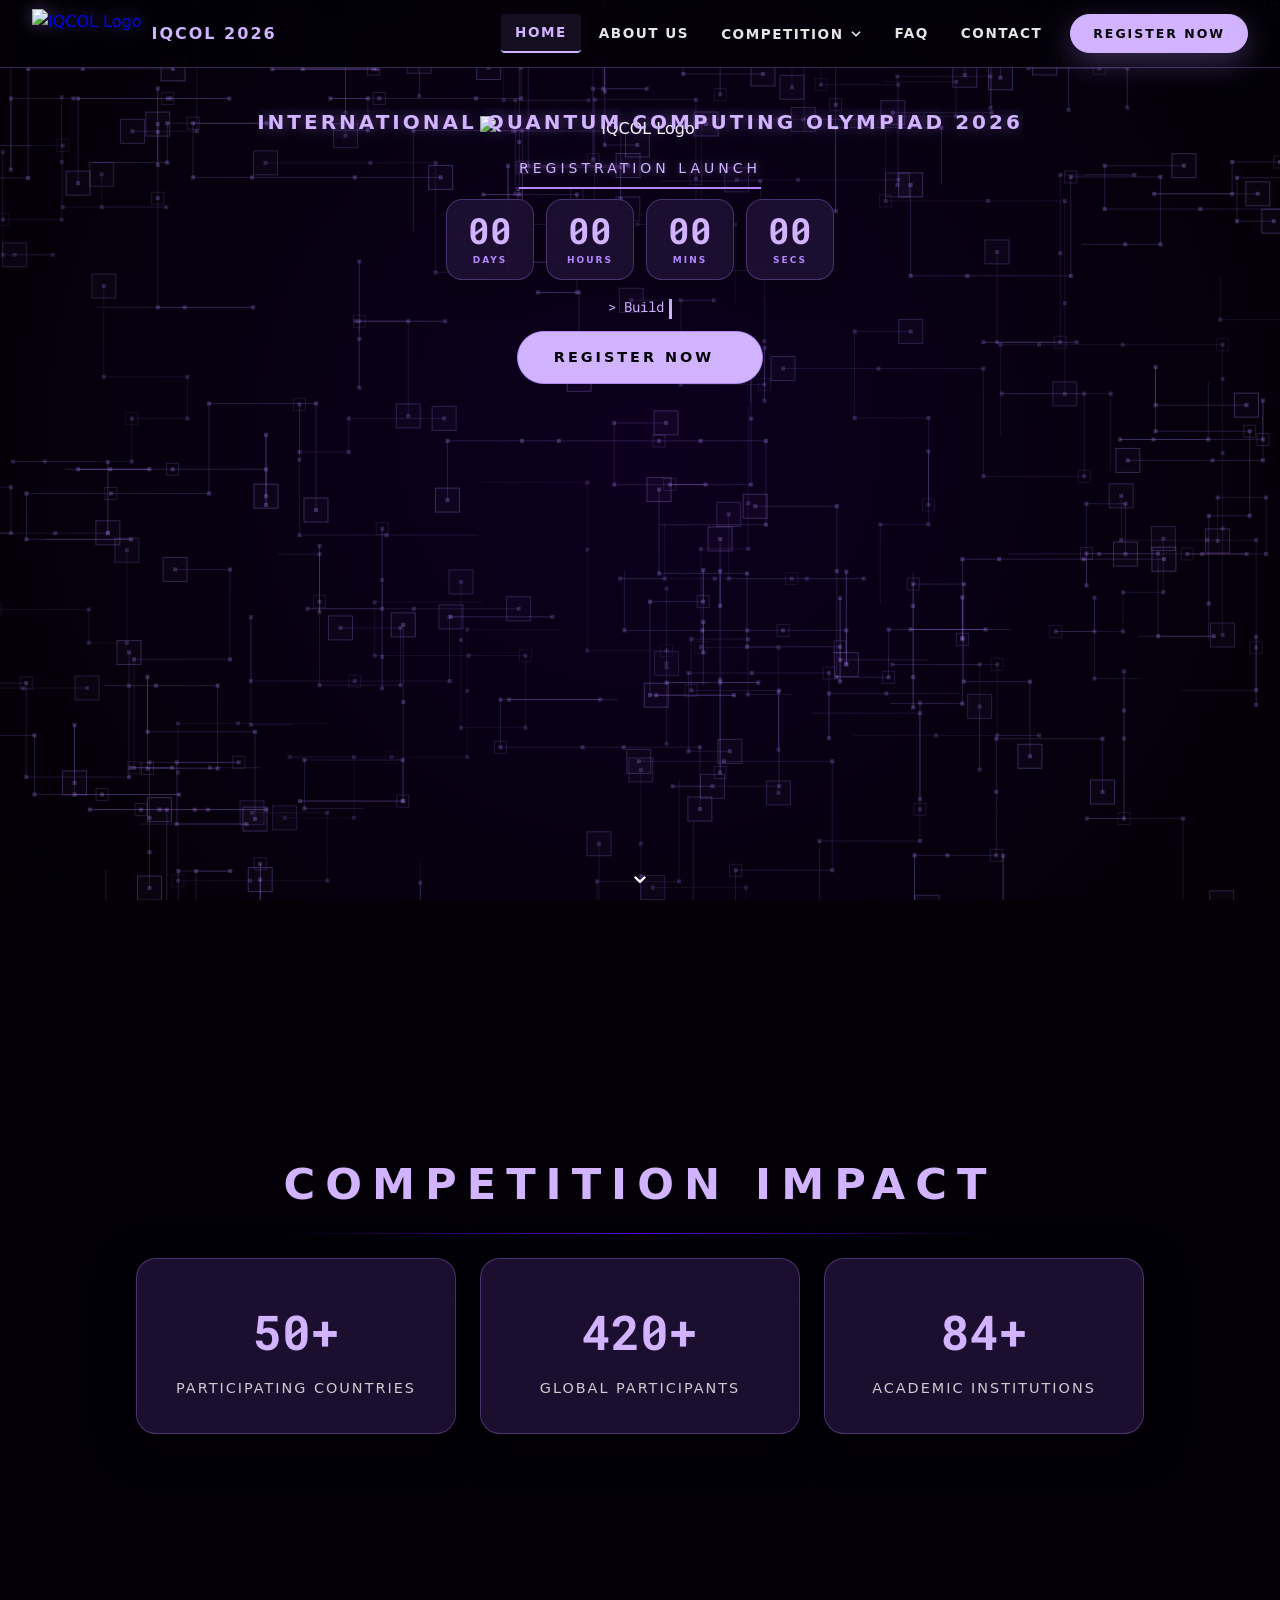
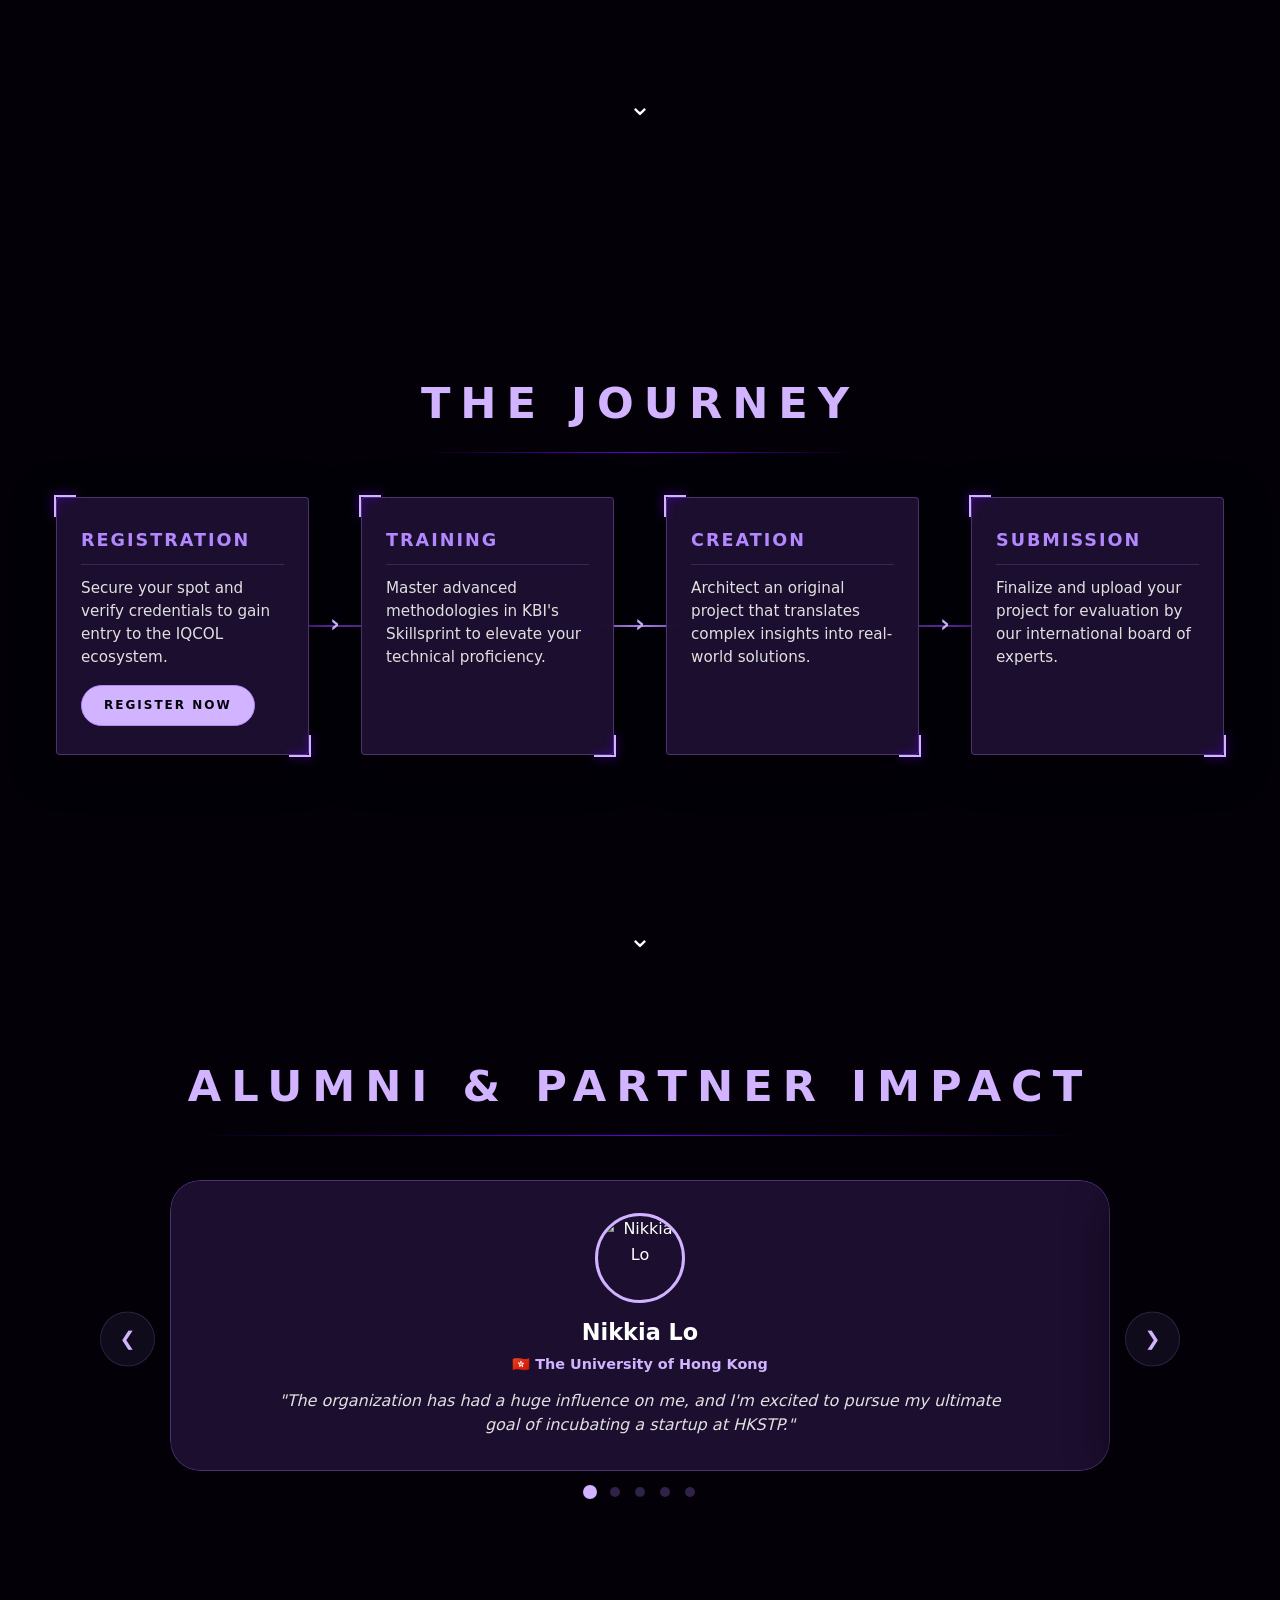
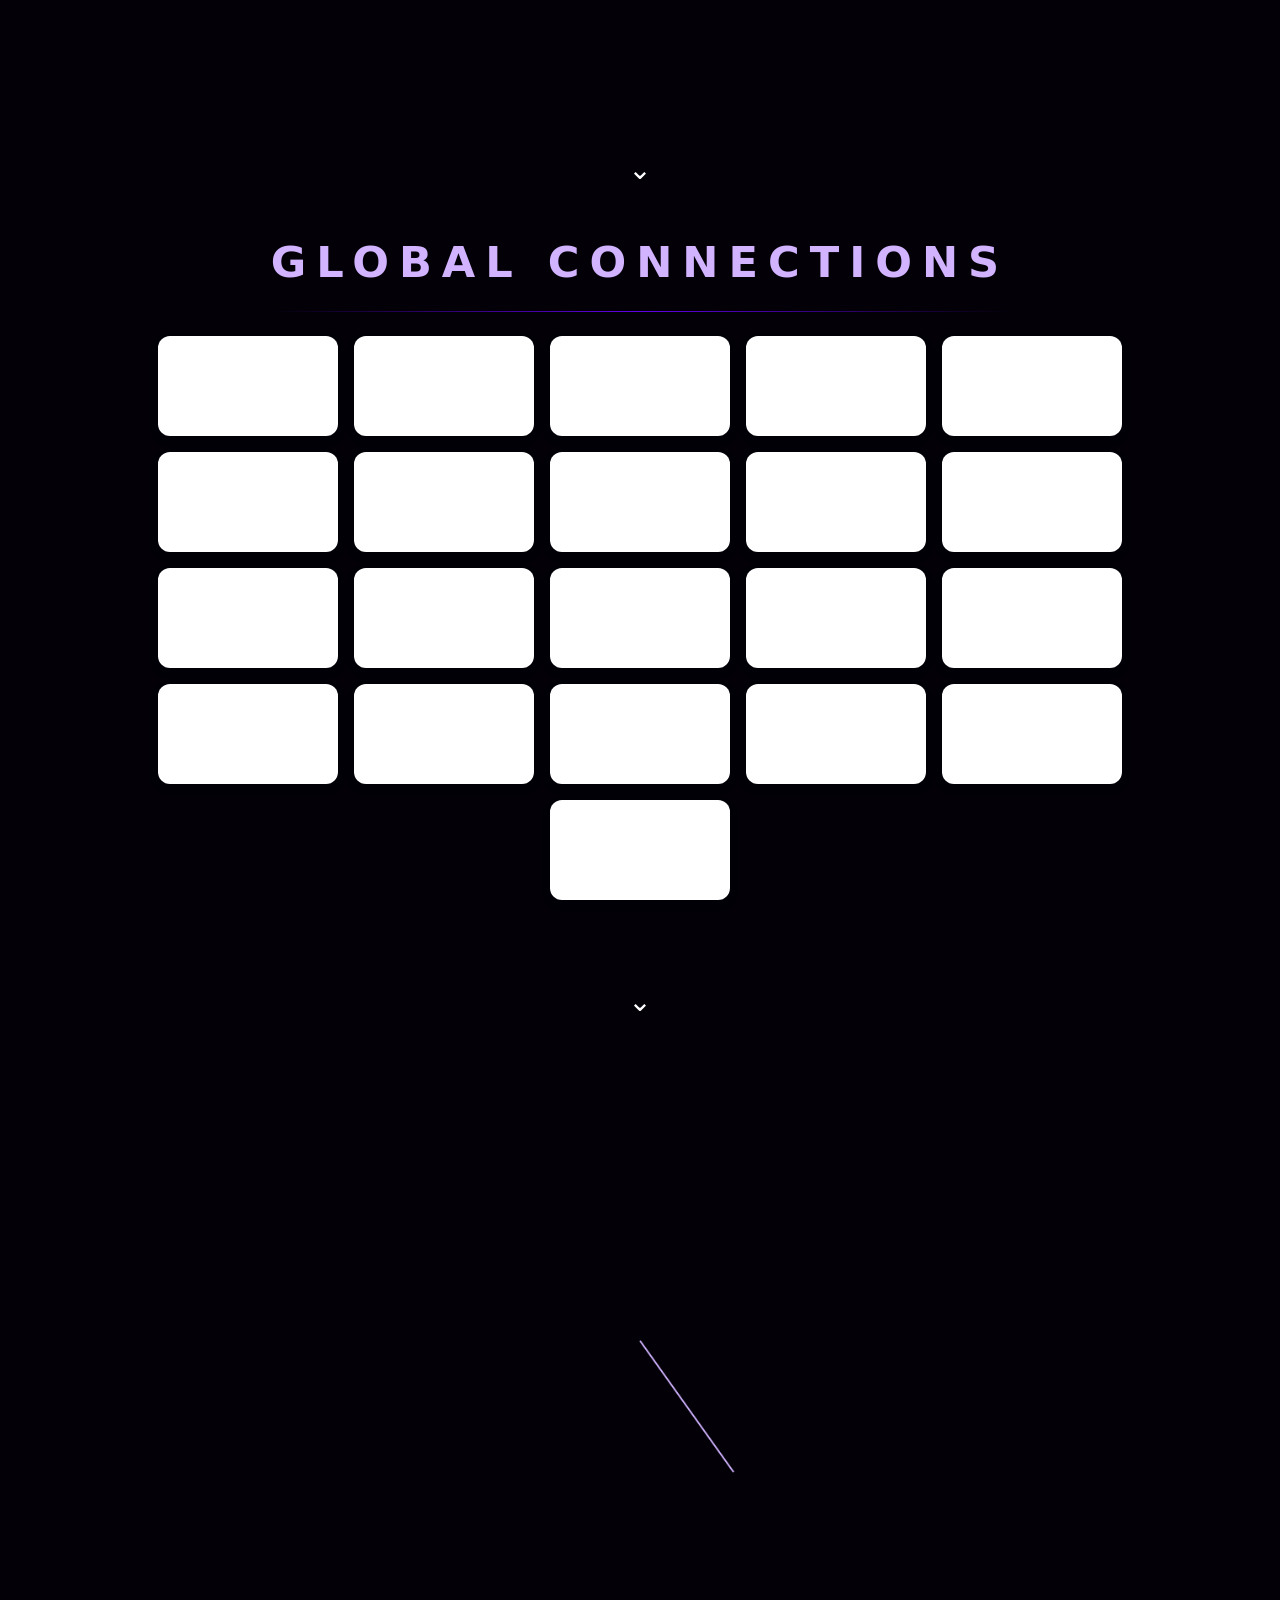
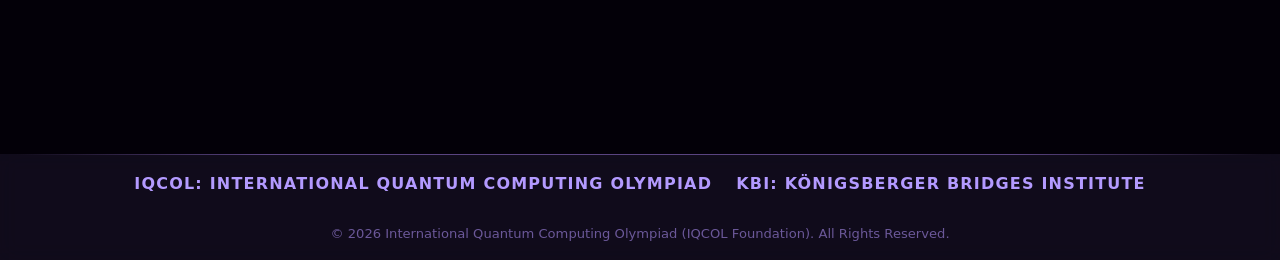
==== commit f36d1439: "Change date, awards, button" ====
--- a/index.html
+++ b/index.html
@@ -88,10 +88,11 @@
         .reveal-hero { opacity: 0; clip-path: inset(100% 0 0 0); transform: translateY(20px); animation: curtainReveal 1.4s cubic-bezier(0.19,1,0.22,1) forwards; }
         .reveal-header { opacity: 0; transform: translateY(20px); animation: fadeIn 1s ease forwards; animation-delay: 0.6s; }
         .reveal-delayed { opacity: 0; clip-path: inset(100% 0 0 0); transform: translateY(20px); animation: curtainReveal 1.4s cubic-bezier(0.19,1,0.22,1) forwards; animation-delay: 1.1s; }
-        .reveal-register-btn { opacity: 0; transform: translateY(20px); animation: fadeIn 1s ease forwards; animation-delay: 2.6s; }
+        .reveal-register-btn { opacity: 0; animation: fadeInOpacity 1s ease forwards; animation-delay: 2.6s; }
 
         @keyframes curtainReveal { 0% { opacity:0; clip-path:inset(100% 0 0 0); transform:translateY(20px); } 100% { opacity:1; clip-path:inset(0% 0 0 0); transform:translateY(0); } }
         @keyframes fadeIn { to { opacity:1; transform:translateY(0); } }
+        @keyframes fadeInOpacity { to { opacity: 1; } }
         @keyframes blink { 0%, 100% { opacity:1; } 50% { opacity:0; } }
 
         .hero-brand { display: flex; flex-direction: column; align-items: center; }
@@ -387,6 +388,7 @@
             background: var(--lavender-bright); color: var(--bg-deep); border: 1px solid var(--lavender-orig);
         }
         .cta-btn-hero:hover { transform: translateY(-3px); background: white; box-shadow: 0 15px 40px rgba(179,136,255,0.4); }
+        .cta-btn-hero.hero-register-btn:hover { transform: translateY(-3px); }
         .hero-register-btn { margin-top: 20px; }
         
         .brand-zone {
@@ -720,7 +722,7 @@
         <div class="brand-title">International Quantum Computing Olympiad 2026</div>
     </div>
     <div class="reveal-header">
-        <div class="countdown-subheader">Competition Launch</div>
+        <div class="countdown-subheader">Registration Launch</div>
     </div>
     <div class="reveal-delayed">
         <div class="countdown-container">
@@ -881,7 +883,7 @@
 <script src="js/nav.js"></script>
 <script>
 /* Countdown */
-const target = new Date('2026-06-28T00:00:00');
+const target = new Date('2026-07-07T00:00:00');
 function updateCountdown() {
     const now = new Date();
     const diff = target - now;
--- a/css/shared.css
+++ b/css/shared.css
@@ -209,8 +209,9 @@
     display: inline-flex;
     align-items: center;
     padding: 9px 22px;
-    background: var(--primary-teal);
+    background: var(--lavender-bright);
     color: var(--bg-deep) !important;
+    border: 1px solid var(--lavender-bright);
     border-radius: 50px;
     font-size: 0.78rem;
     font-weight: 800;
@@ -219,13 +220,14 @@
     text-decoration: none;
     transition: all 0.3s ease;
     white-space: nowrap;
-    box-shadow: 0 4px 15px rgba(179, 136, 255, 0.25);
+    box-shadow: 0 10px 30px rgba(179, 136, 255, 0.3);
 }
 
 .nav-register a:hover {
-    background: var(--icy-highlight);
-    box-shadow: 0 6px 20px rgba(179, 136, 255, 0.4);
-    transform: translateY(-2px);
+    background: white !important;
+    border-color: white;
+    box-shadow: 0 15px 40px rgba(179, 136, 255, 0.5);
+    transform: translateY(-3px);
 }
 
 /* Hamburger */
@@ -327,7 +329,7 @@
     display: block;
     text-align: center;
     padding: 14px;
-    background: var(--primary-teal);
+    background: var(--lavender-bright);
     color: var(--bg-deep);
     font-weight: 800;
     text-transform: uppercase;
@@ -335,6 +337,16 @@
     border-radius: 50px;
     text-decoration: none;
     font-size: 0.85rem;
+    border: 1px solid var(--lavender-bright);
+    box-shadow: 0 10px 30px rgba(179, 136, 255, 0.3);
+    transition: all 0.3s ease;
+}
+
+.nav-mobile-register a:hover {
+    background: white;
+    border-color: white;
+    box-shadow: 0 15px 40px rgba(179, 136, 255, 0.5);
+    transform: translateY(-3px);
 }
 
 /* Page body offset for fixed nav */
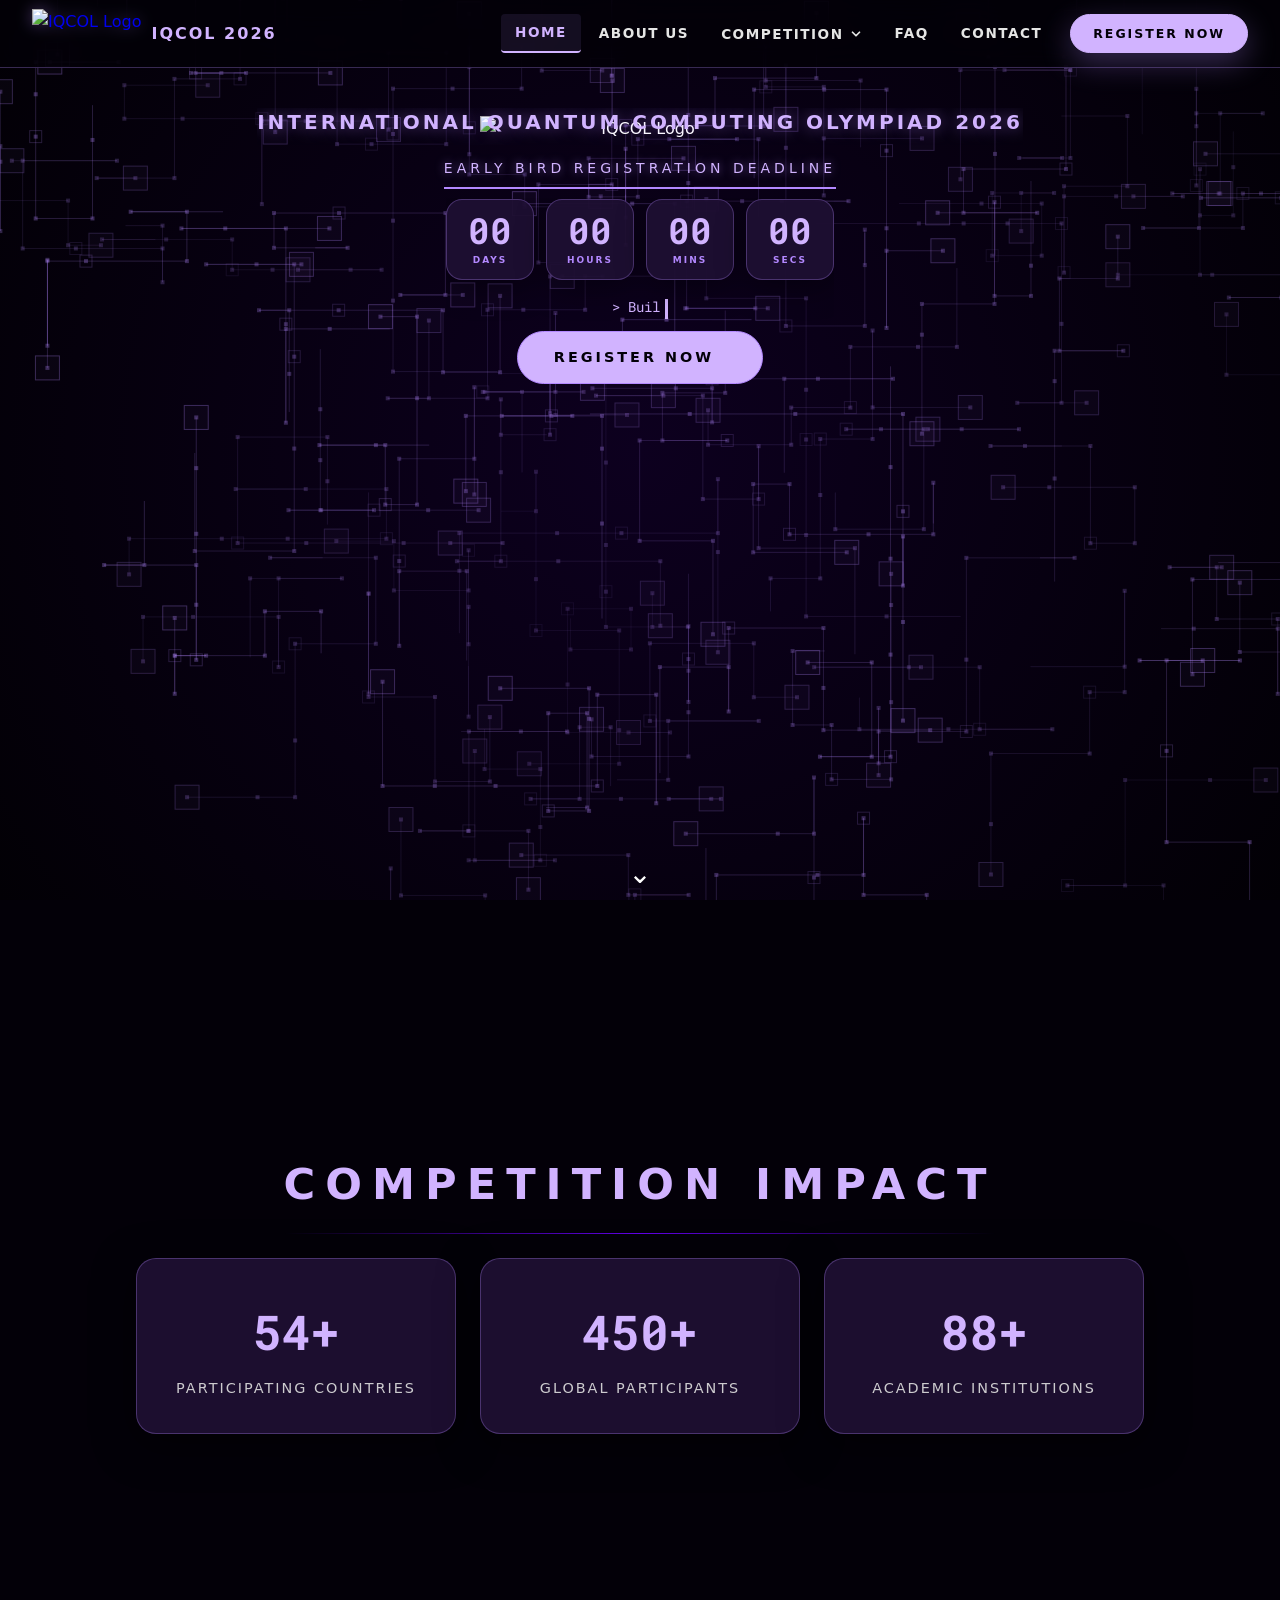
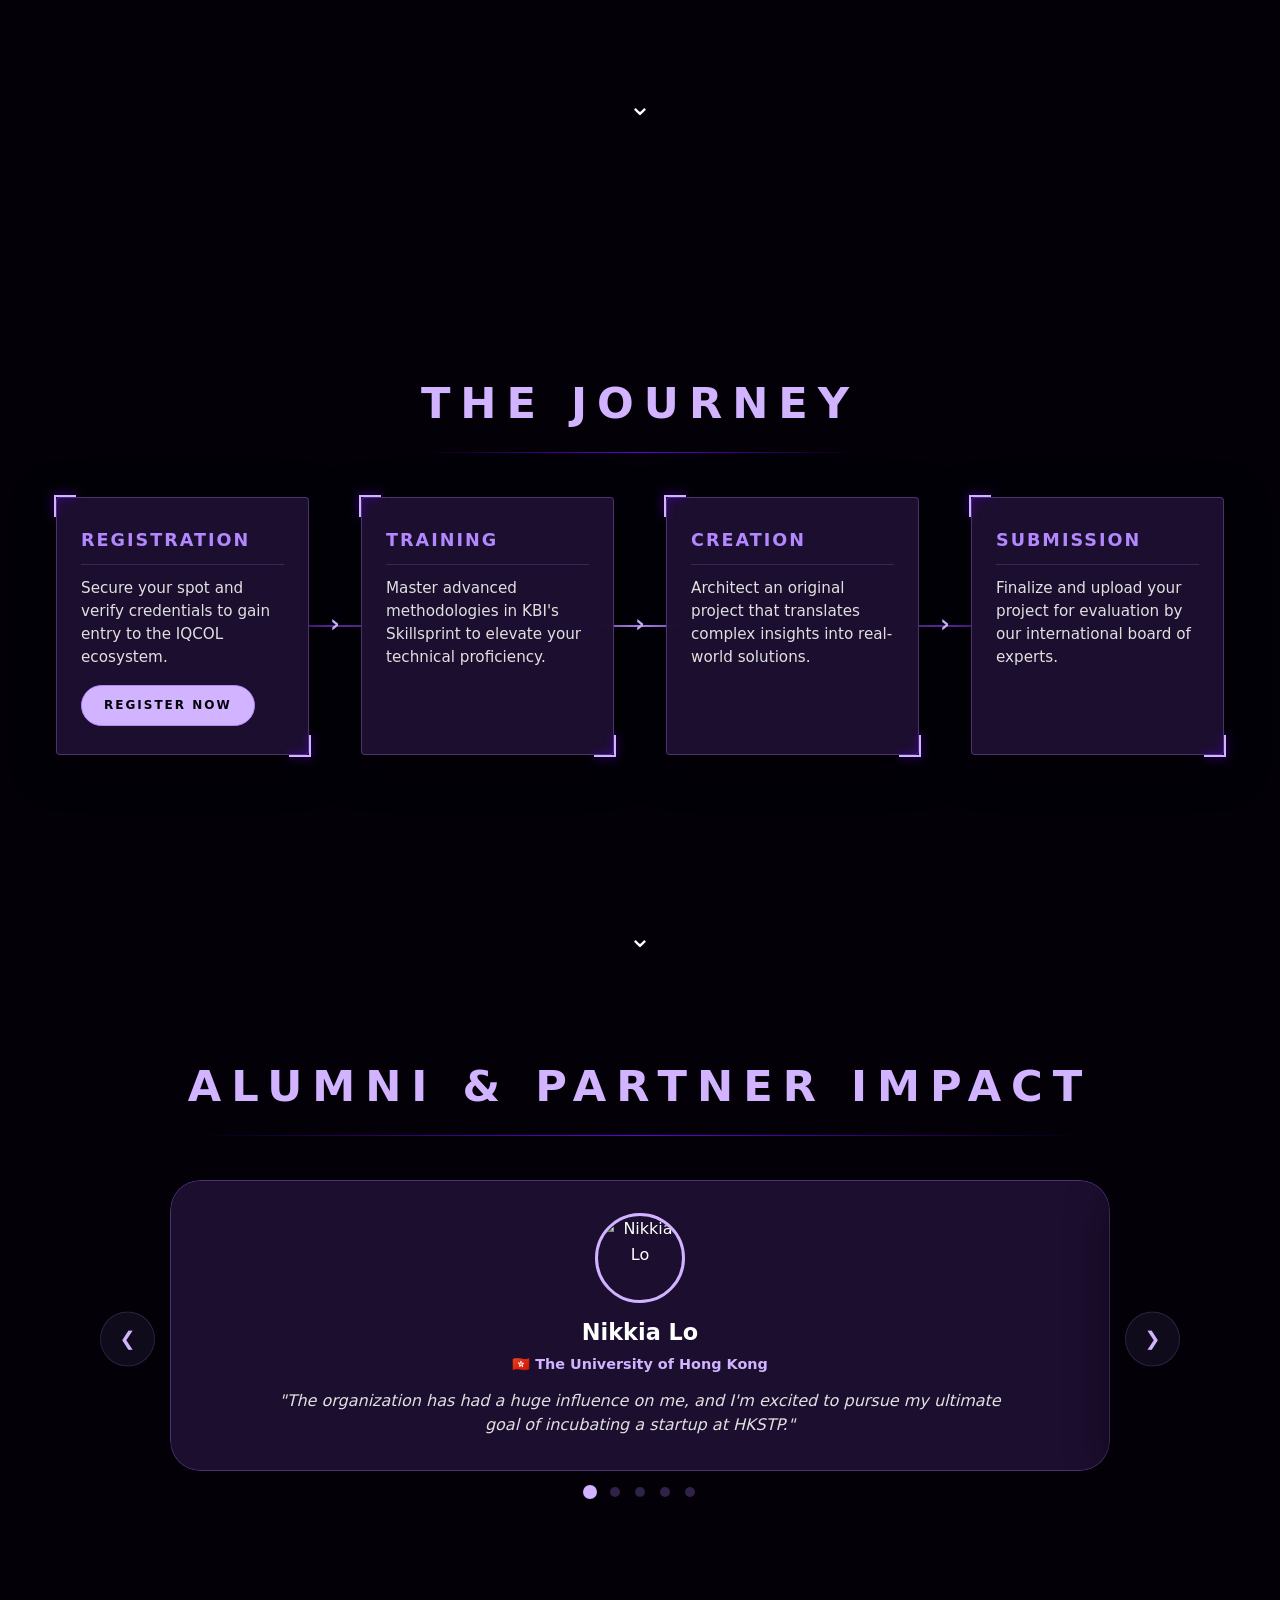
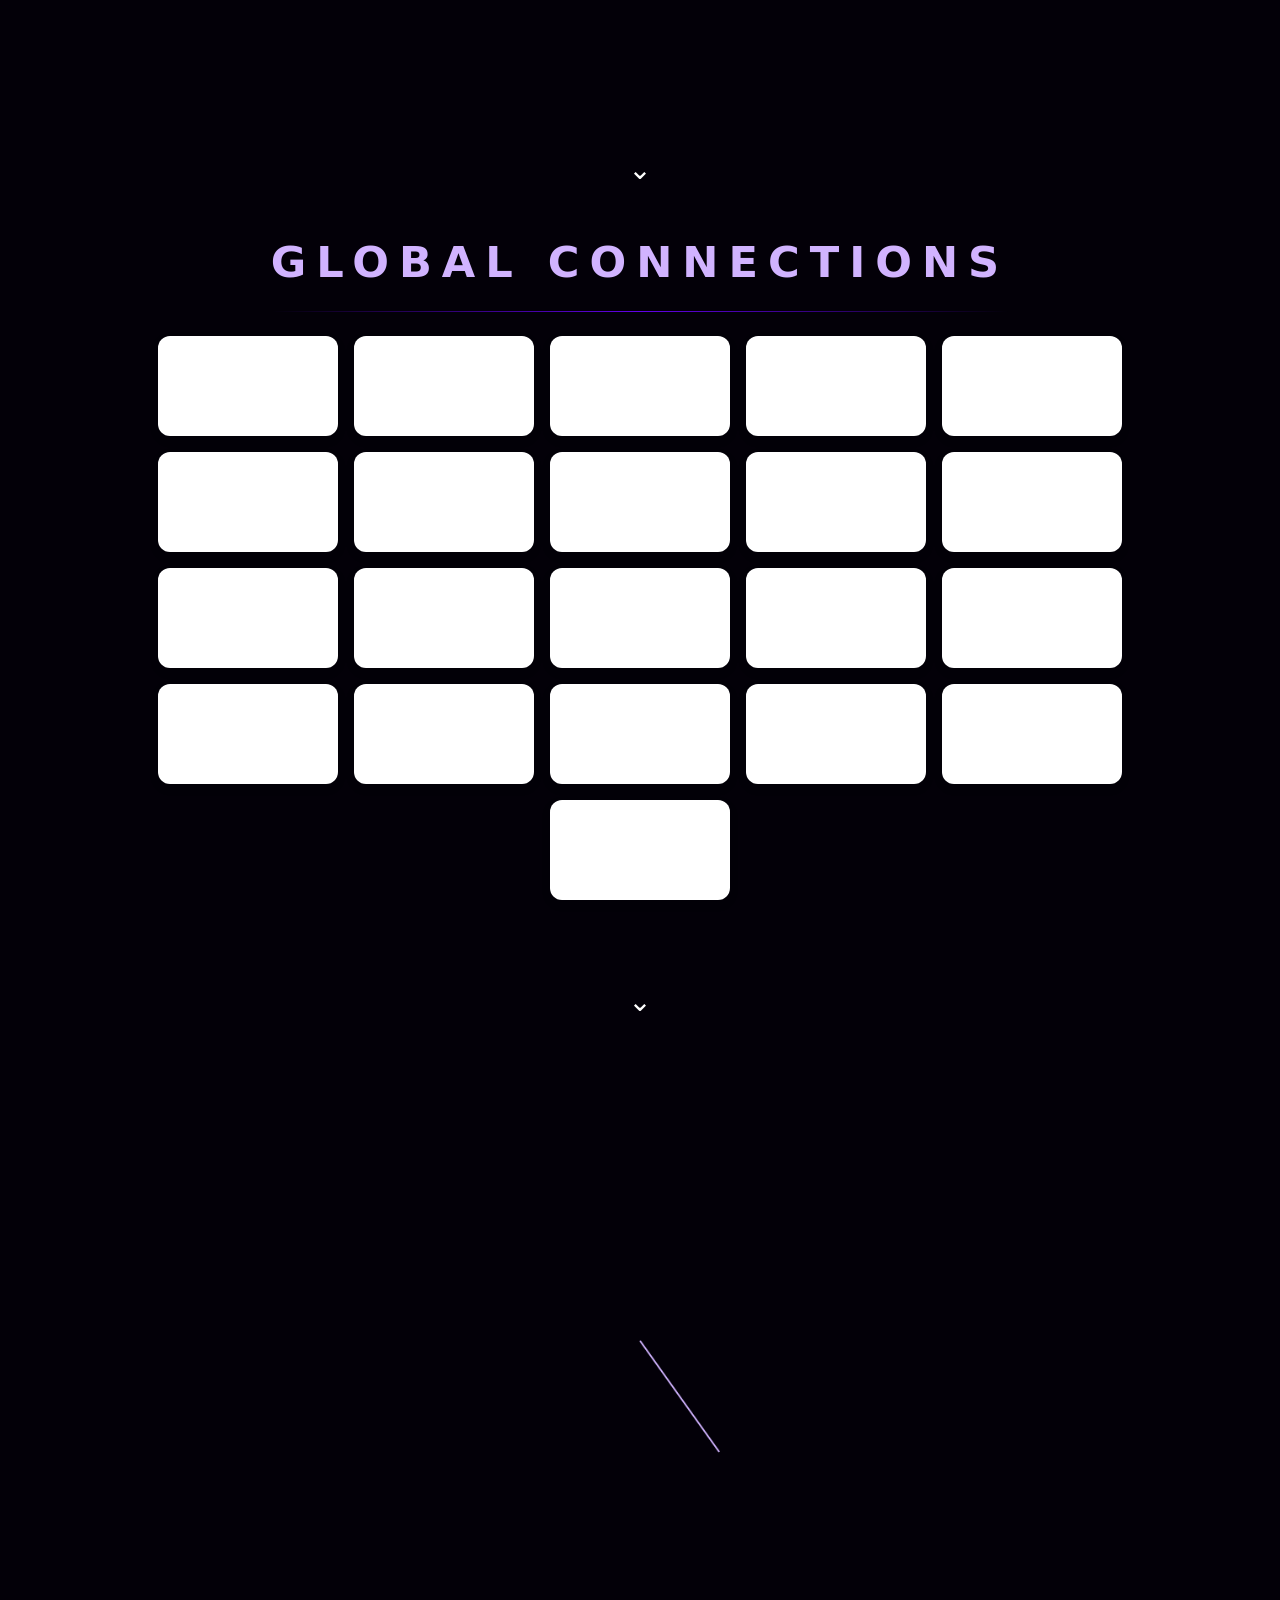
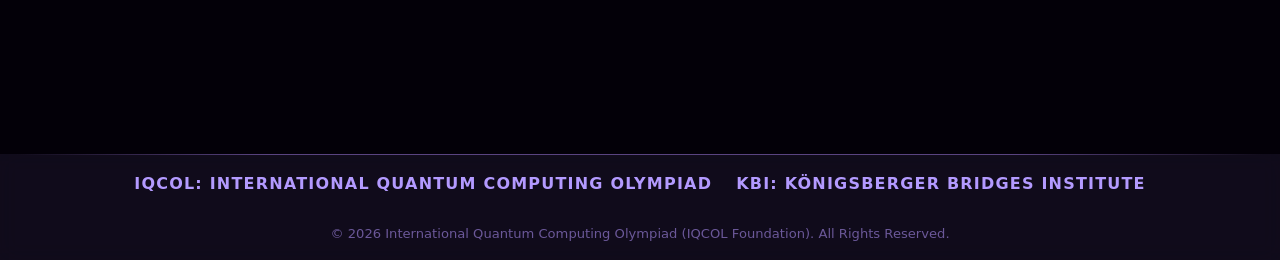
==== commit ab0f4ff4: "Update index.html" ====
--- a/index.html
+++ b/index.html
@@ -722,7 +722,7 @@
         <div class="brand-title">International Quantum Computing Olympiad 2026</div>
     </div>
     <div class="reveal-header">
-        <div class="countdown-subheader">Registration Launch</div>
+        <div class="countdown-subheader">Early Bird Registration Deadline</div>
     </div>
     <div class="reveal-delayed">
         <div class="countdown-container">
@@ -883,7 +883,7 @@
 <script src="js/nav.js"></script>
 <script>
 /* Countdown */
-const target = new Date('2026-07-07T00:00:00');
+const target = new Date('2026-07-21T00:00:00');
 function updateCountdown() {
     const now = new Date();
     const diff = target - now;
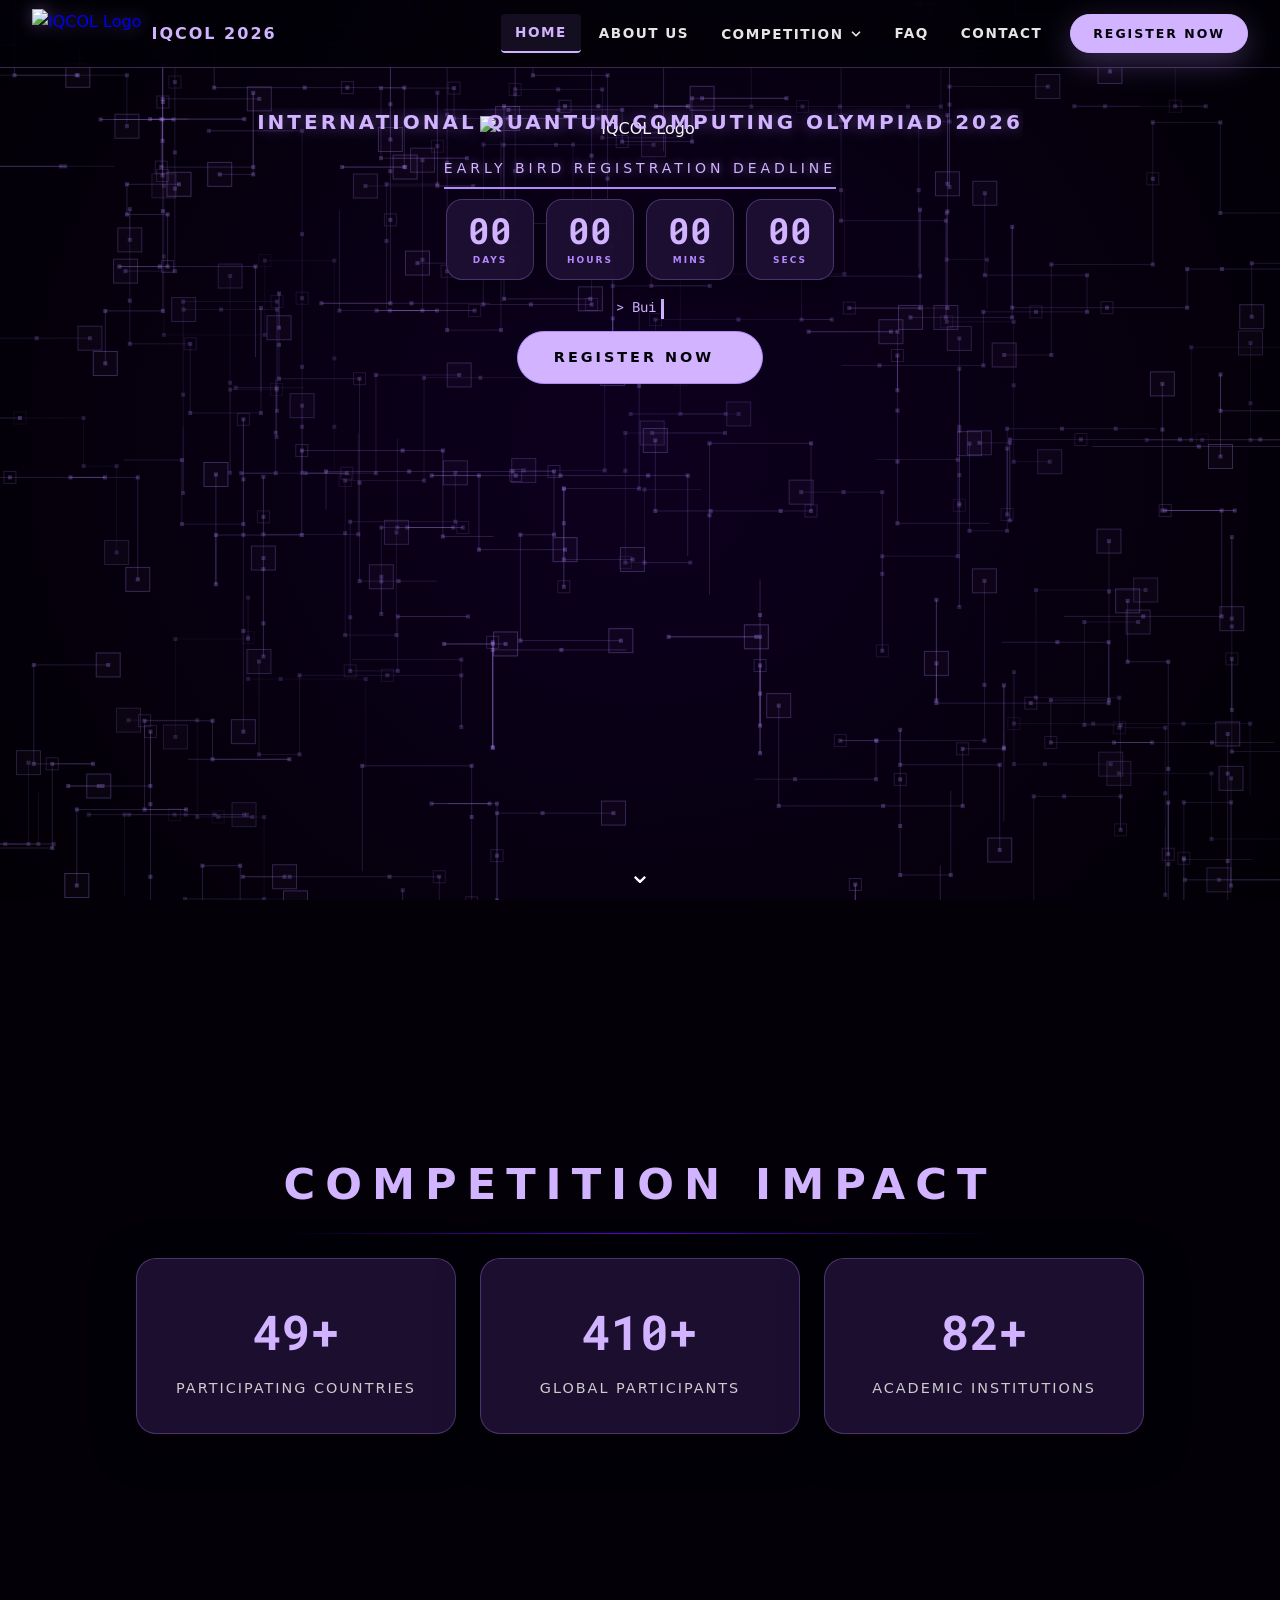
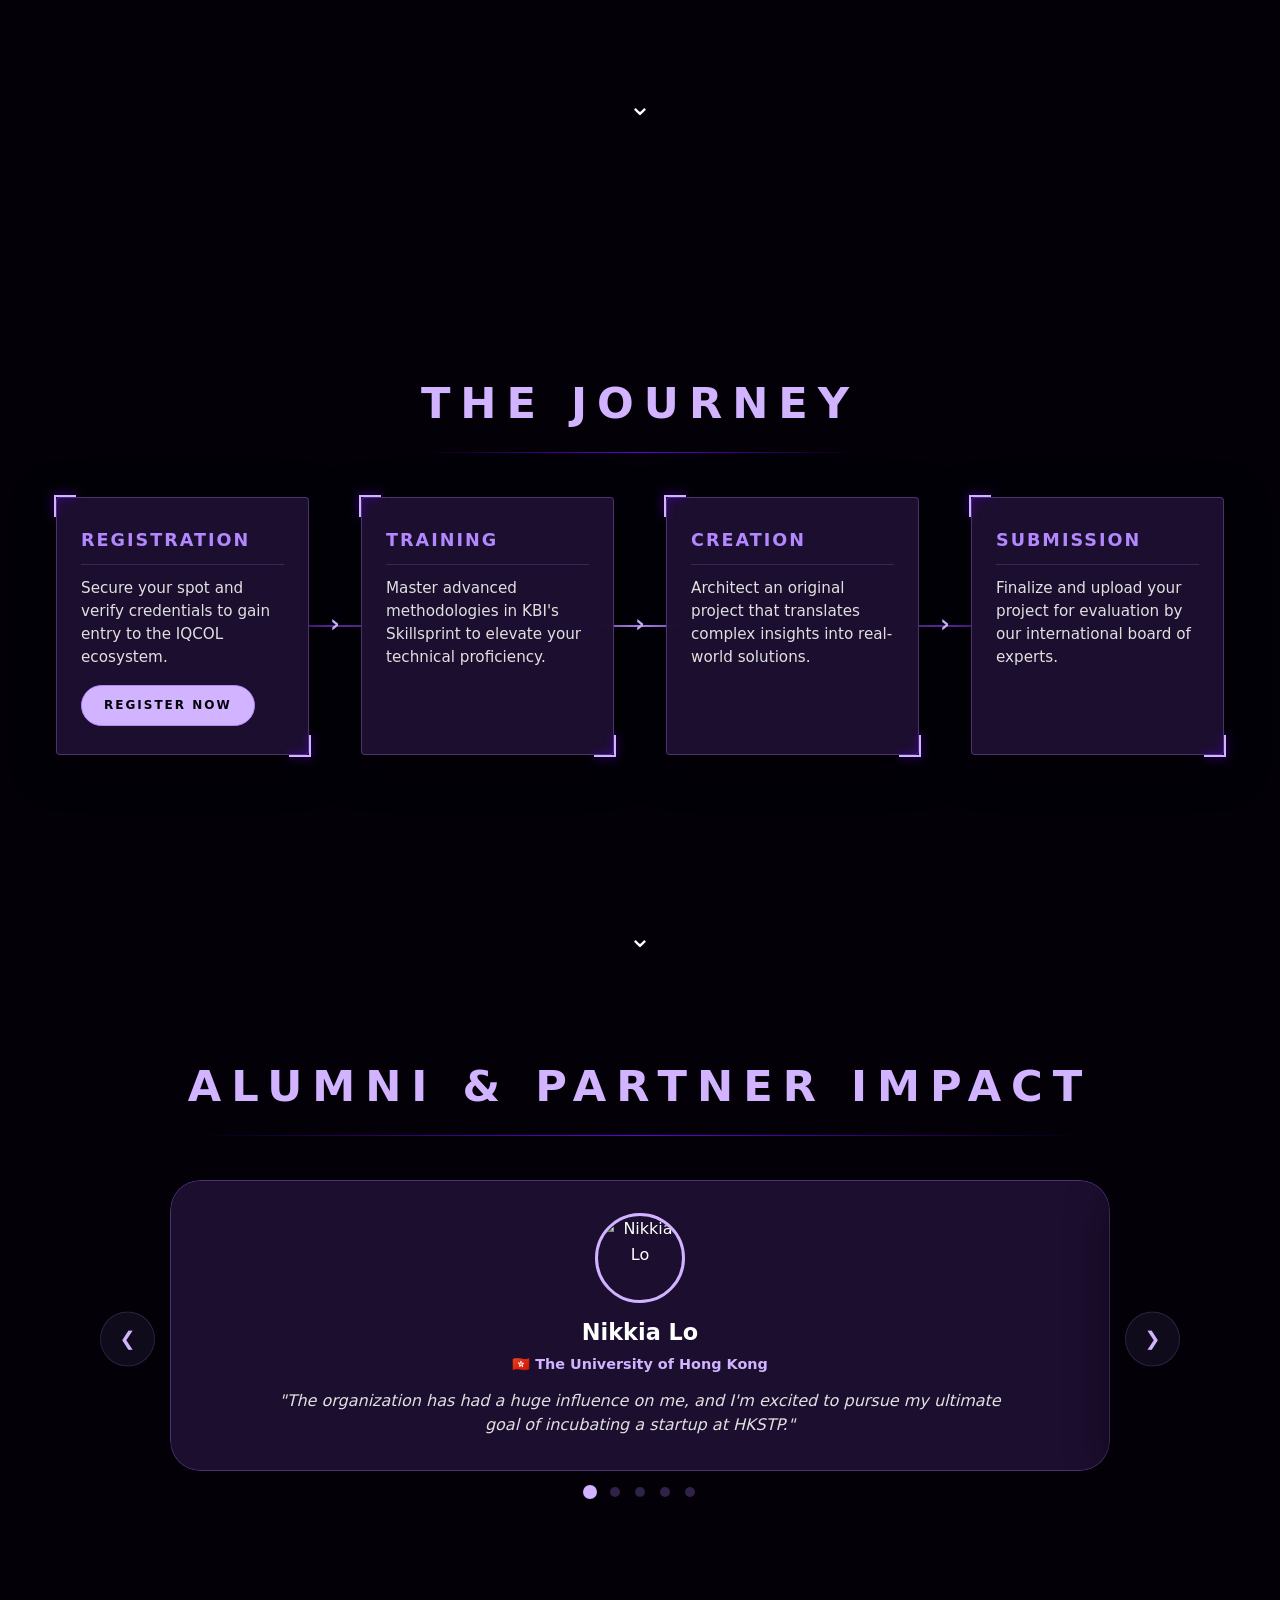
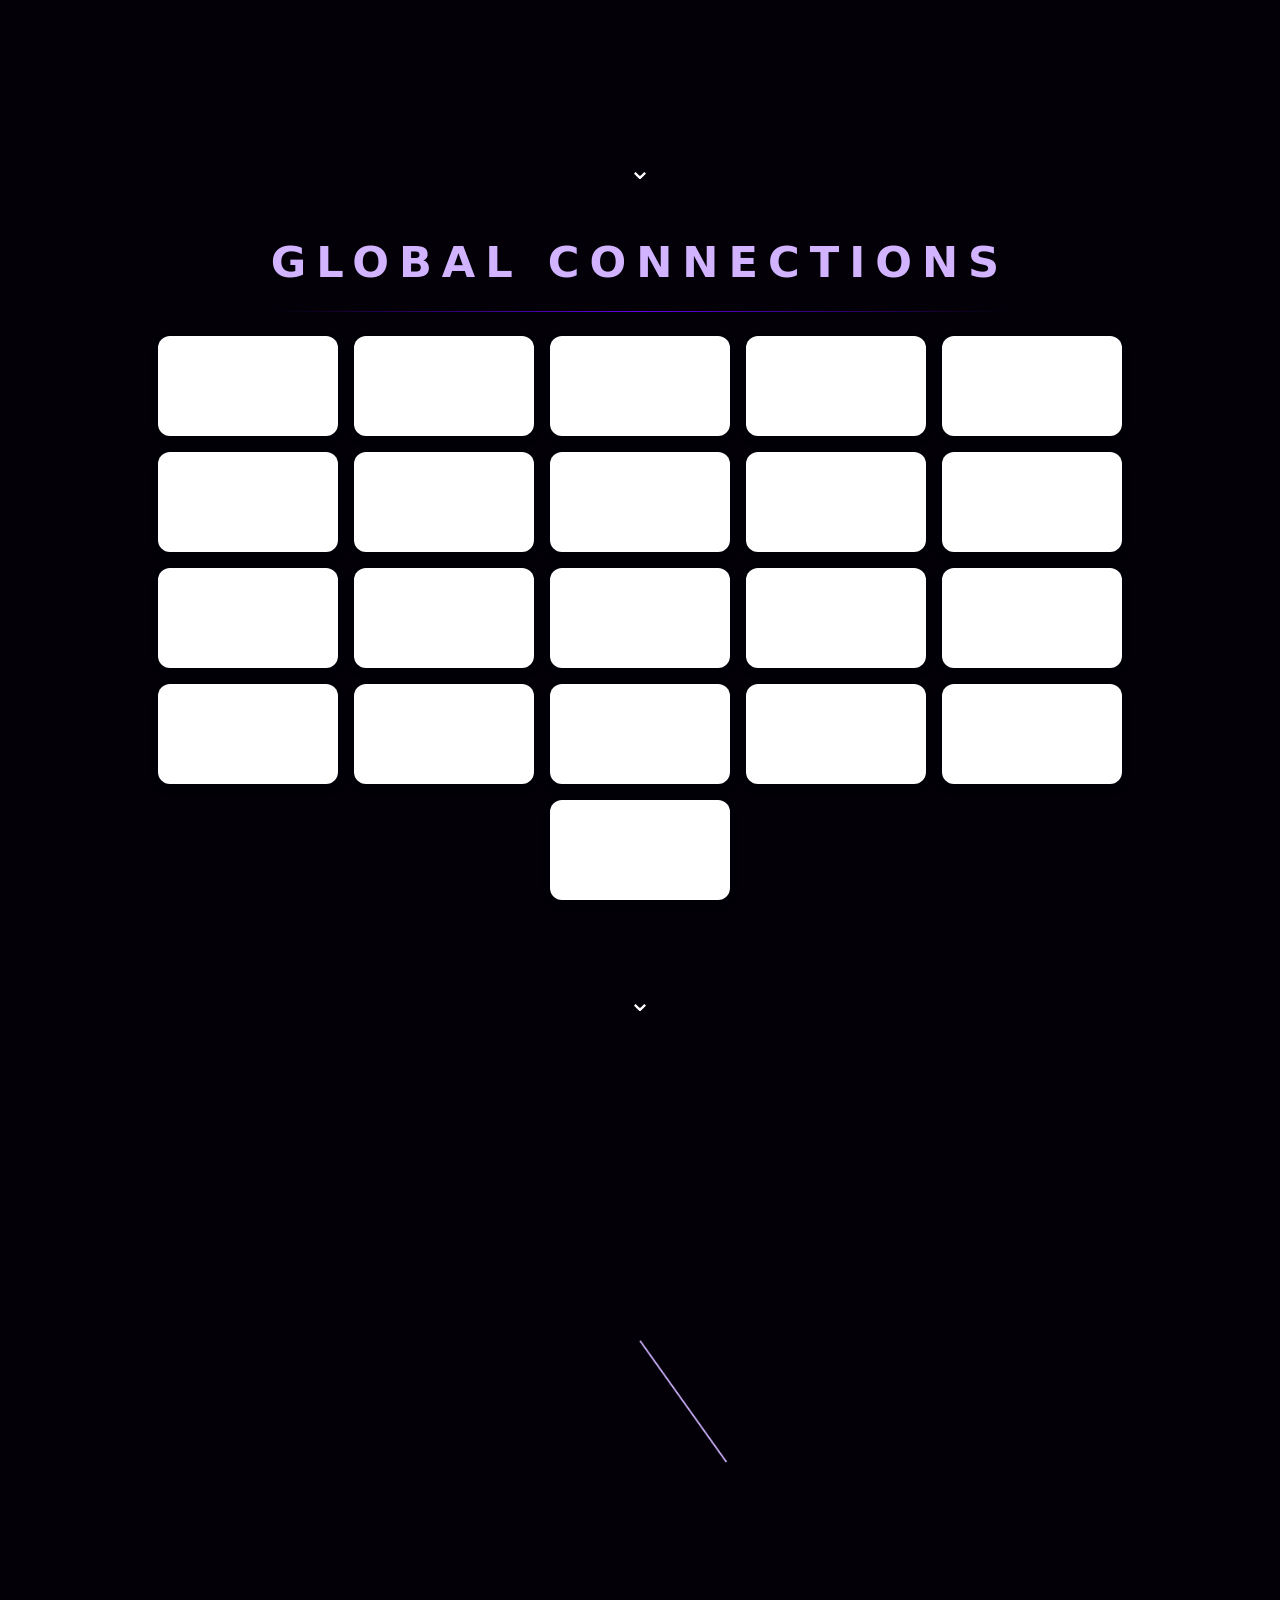
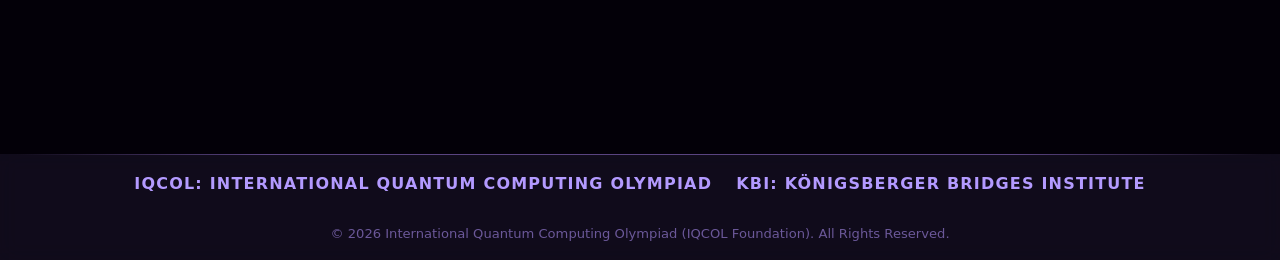
==== commit b78193ba: "Early bird deadline change" ====
--- a/index.html
+++ b/index.html
@@ -883,7 +883,7 @@
 <script src="js/nav.js"></script>
 <script>
 /* Countdown */
-const target = new Date('2026-07-21T00:00:00');
+const target = new Date('2026-08-01T00:00:00');
 function updateCountdown() {
     const now = new Date();
     const diff = target - now;
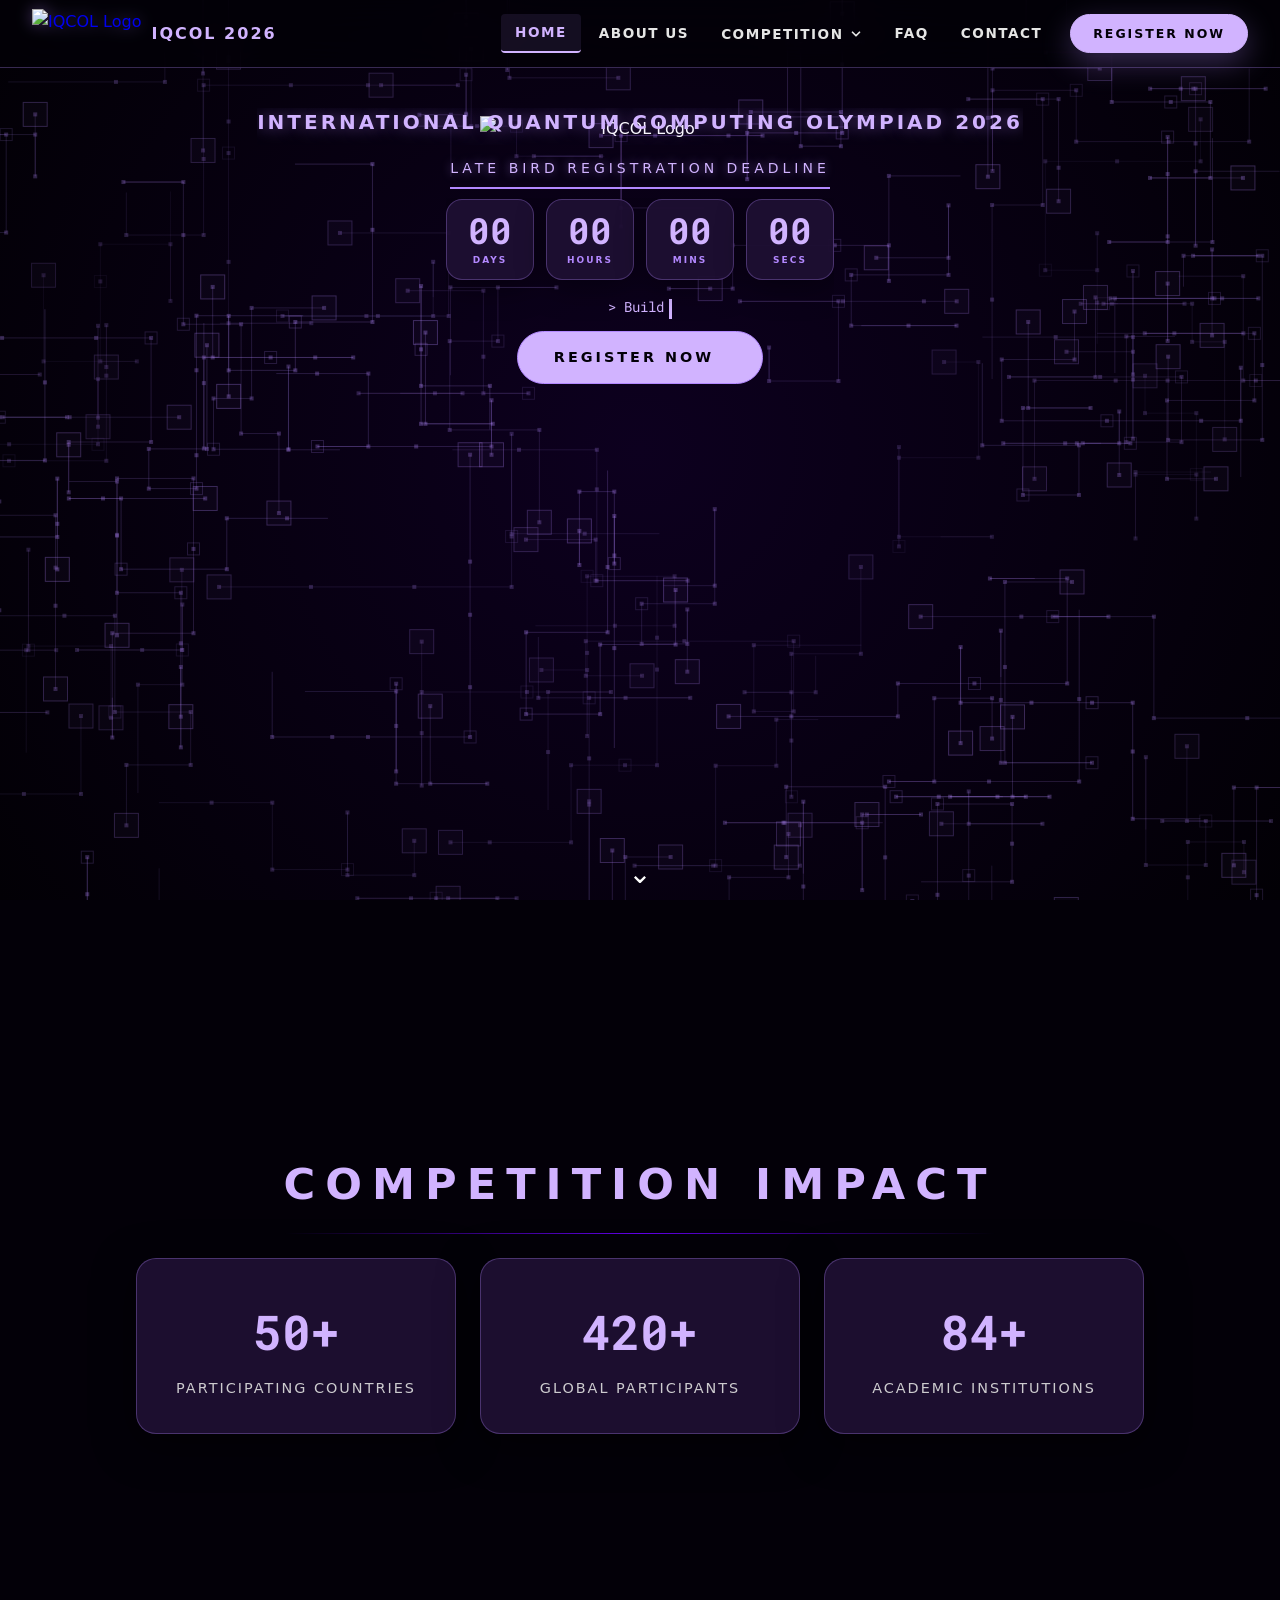
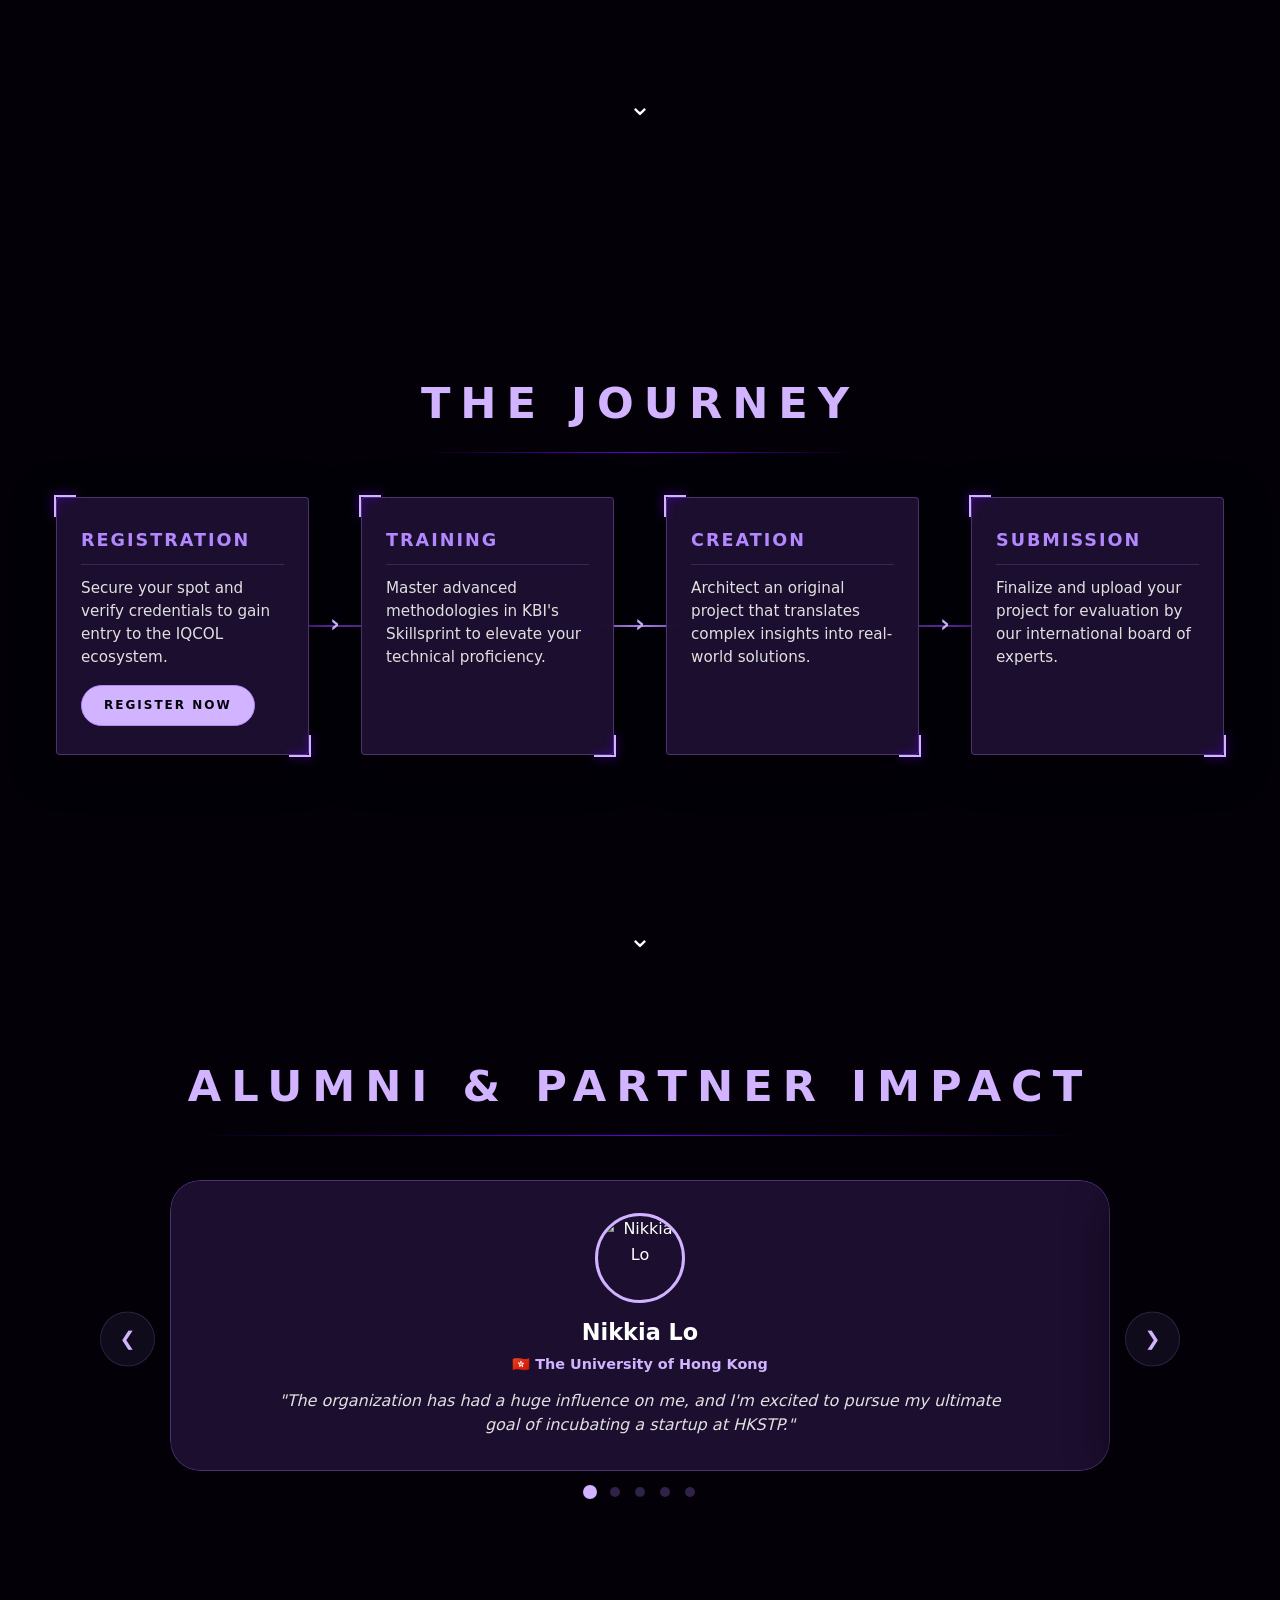
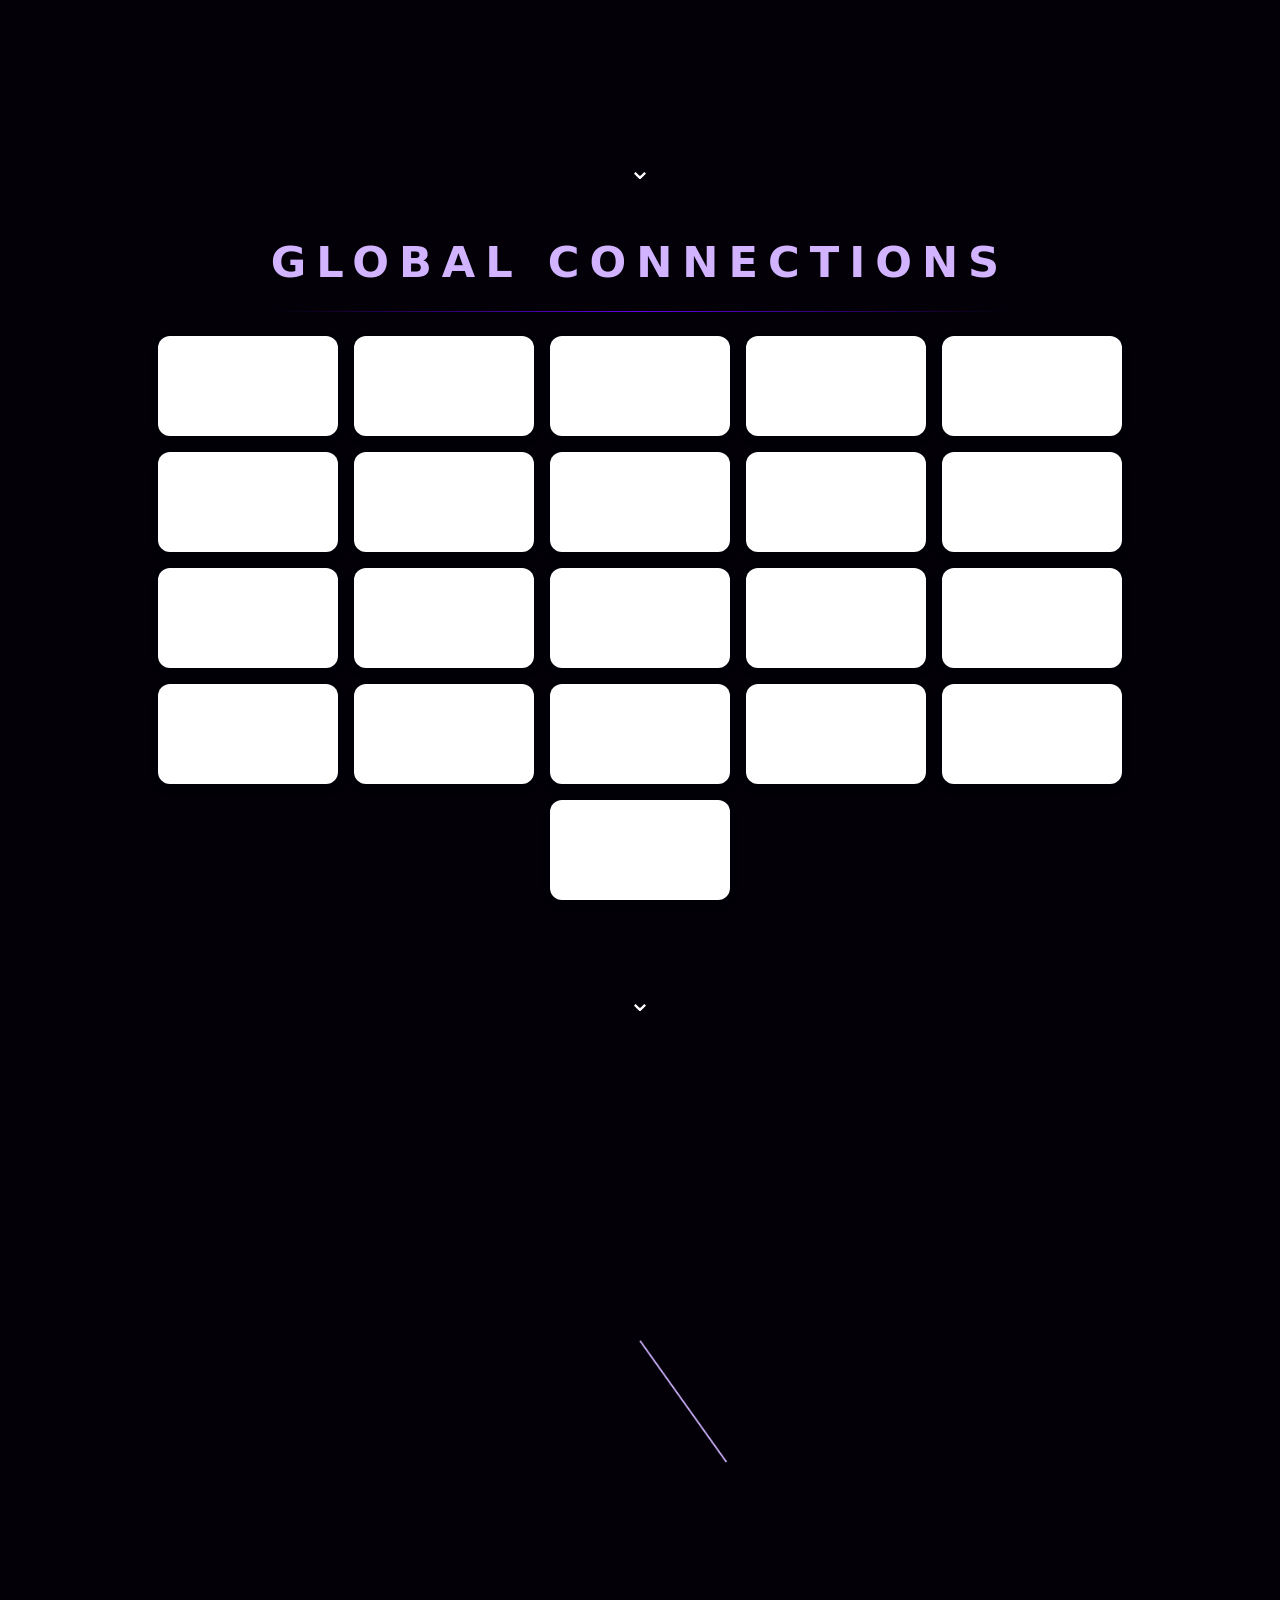
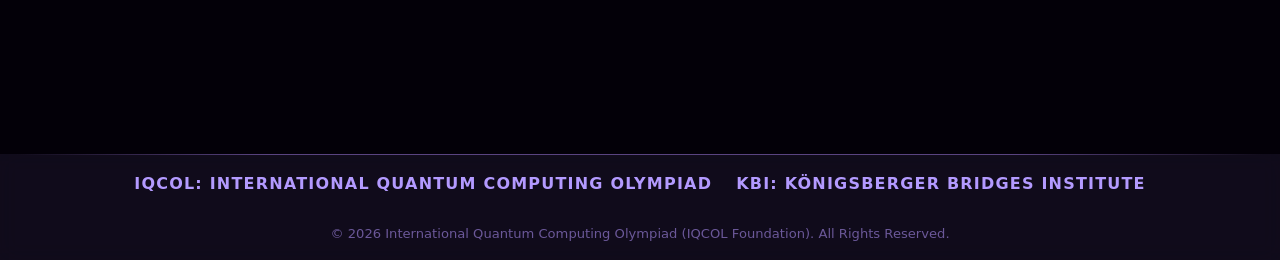
==== commit ccdd7ff6: "Countdown script" ====
--- a/index.html
+++ b/index.html
@@ -722,7 +722,7 @@
         <div class="brand-title">International Quantum Computing Olympiad 2026</div>
     </div>
     <div class="reveal-header">
-        <div class="countdown-subheader">Early Bird Registration Deadline</div>
+        <div class="countdown-subheader">Registration Deadline</div>
     </div>
     <div class="reveal-delayed">
         <div class="countdown-container">
@@ -881,31 +881,8 @@
 
 <script src="js/bg-canvas-home.js"></script>
 <script src="js/nav.js"></script>
+<script src="js/countdown.js"></script>
 <script>
-/* Countdown */
-const target = new Date('2026-08-01T00:00:00');
-function updateCountdown() {
-    const now = new Date();
-    const diff = target - now;
-    if (diff <= 0) {
-        document.getElementById('days').textContent = '00';
-        document.getElementById('hours').textContent = '00';
-        document.getElementById('minutes').textContent = '00';
-        document.getElementById('seconds').textContent = '00';
-        return;
-    }
-    const d = Math.floor(diff / 86400000);
-    const h = Math.floor((diff % 86400000) / 3600000);
-    const m = Math.floor((diff % 3600000) / 60000);
-    const s = Math.floor((diff % 60000) / 1000);
-    document.getElementById('days').textContent = String(d).padStart(2, '0');
-    document.getElementById('hours').textContent = String(h).padStart(2, '0');
-    document.getElementById('minutes').textContent = String(m).padStart(2, '0');
-    document.getElementById('seconds').textContent = String(s).padStart(2, '0');
-}
-updateCountdown();
-setInterval(updateCountdown, 1000);
-
 /* Typed text */
 const lines = ['Build innovative projects...', 'Forge global partnerships...', 'Accelerate your learning curve...'];
 let li = 0, ci = 0, deleting = false;
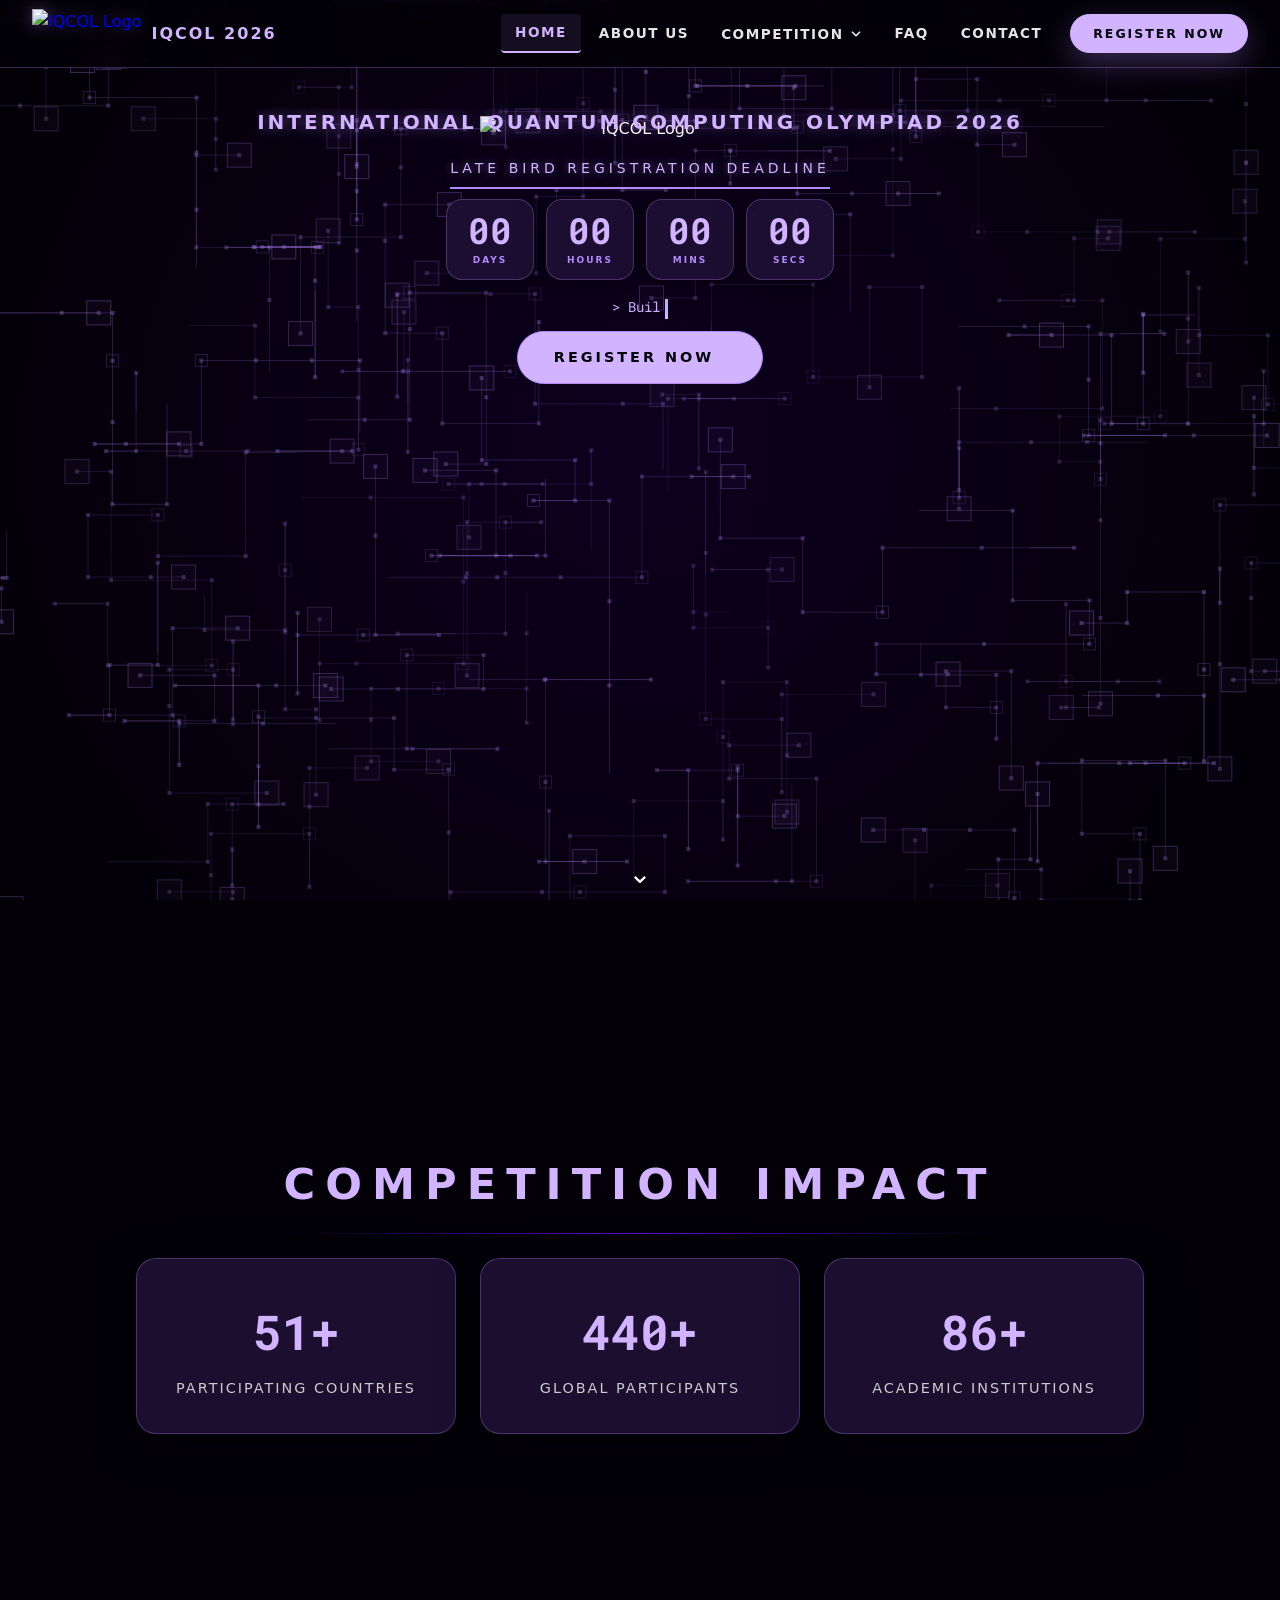
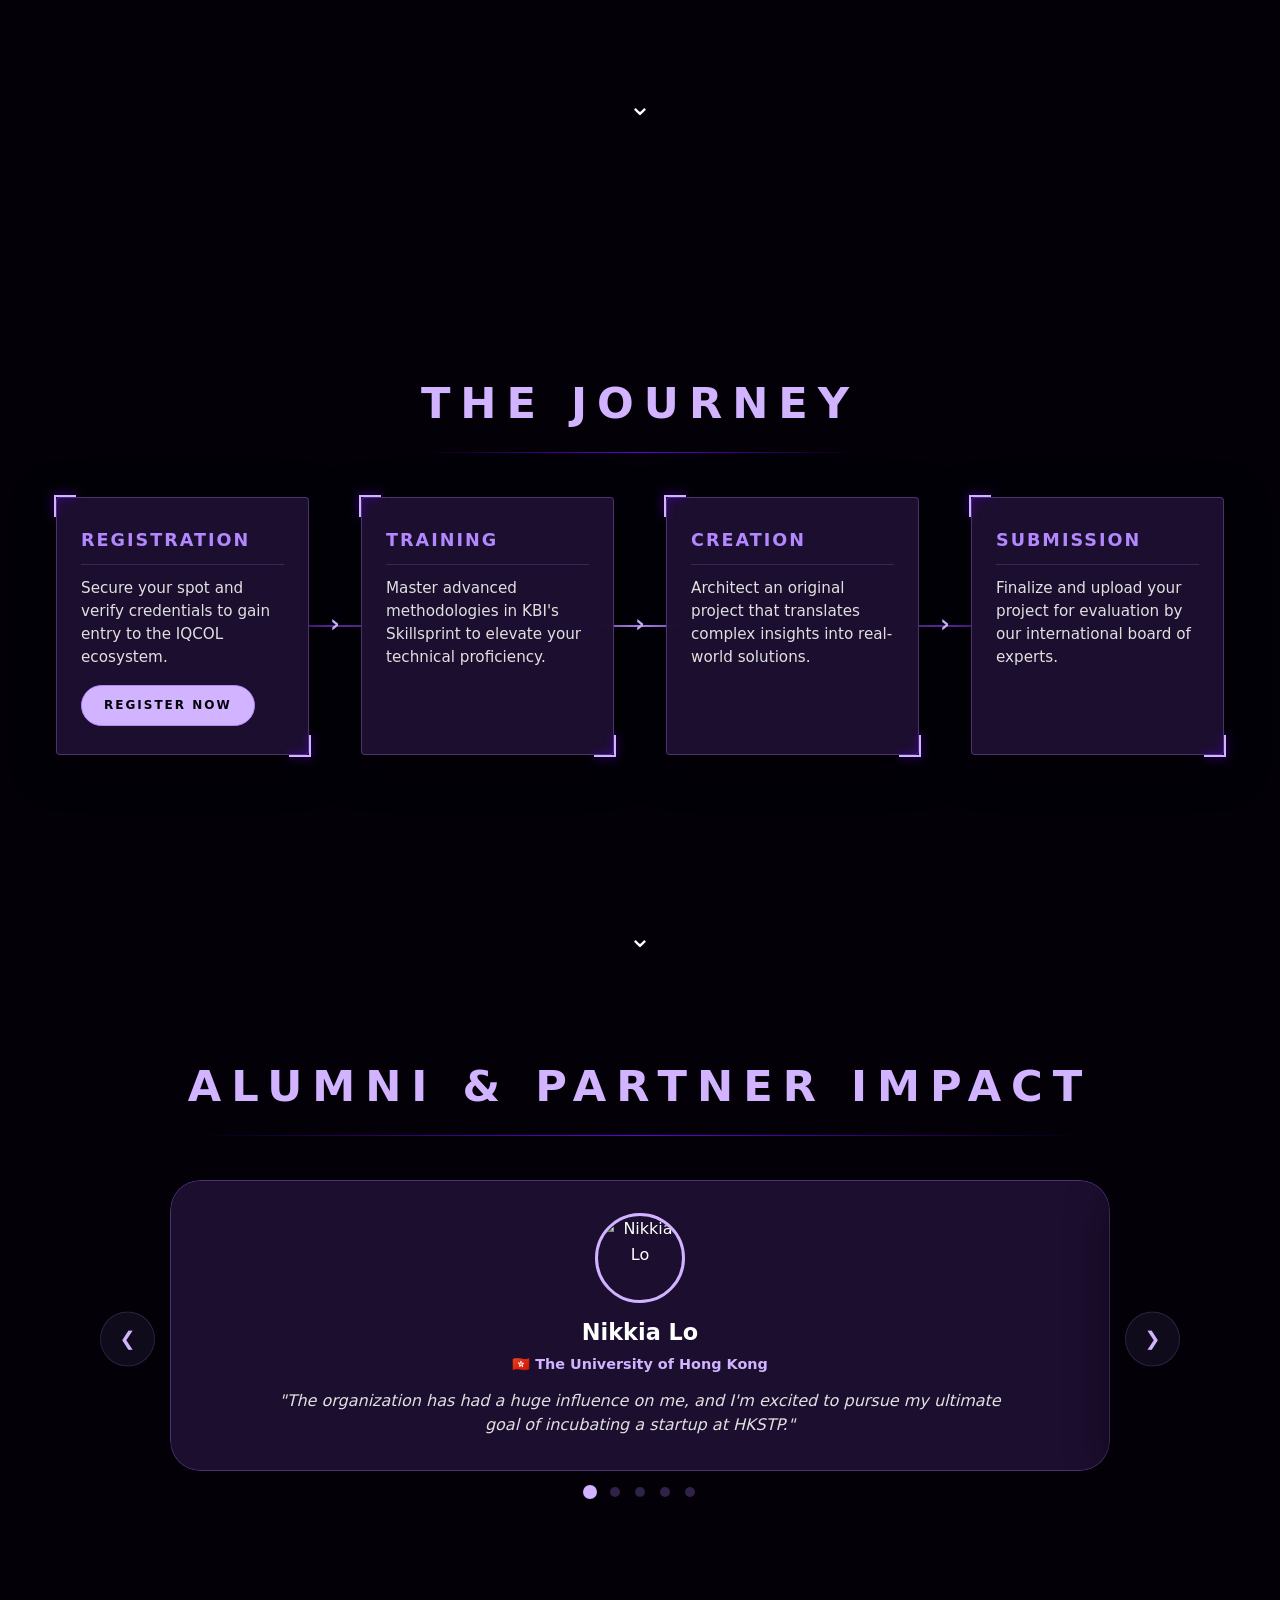
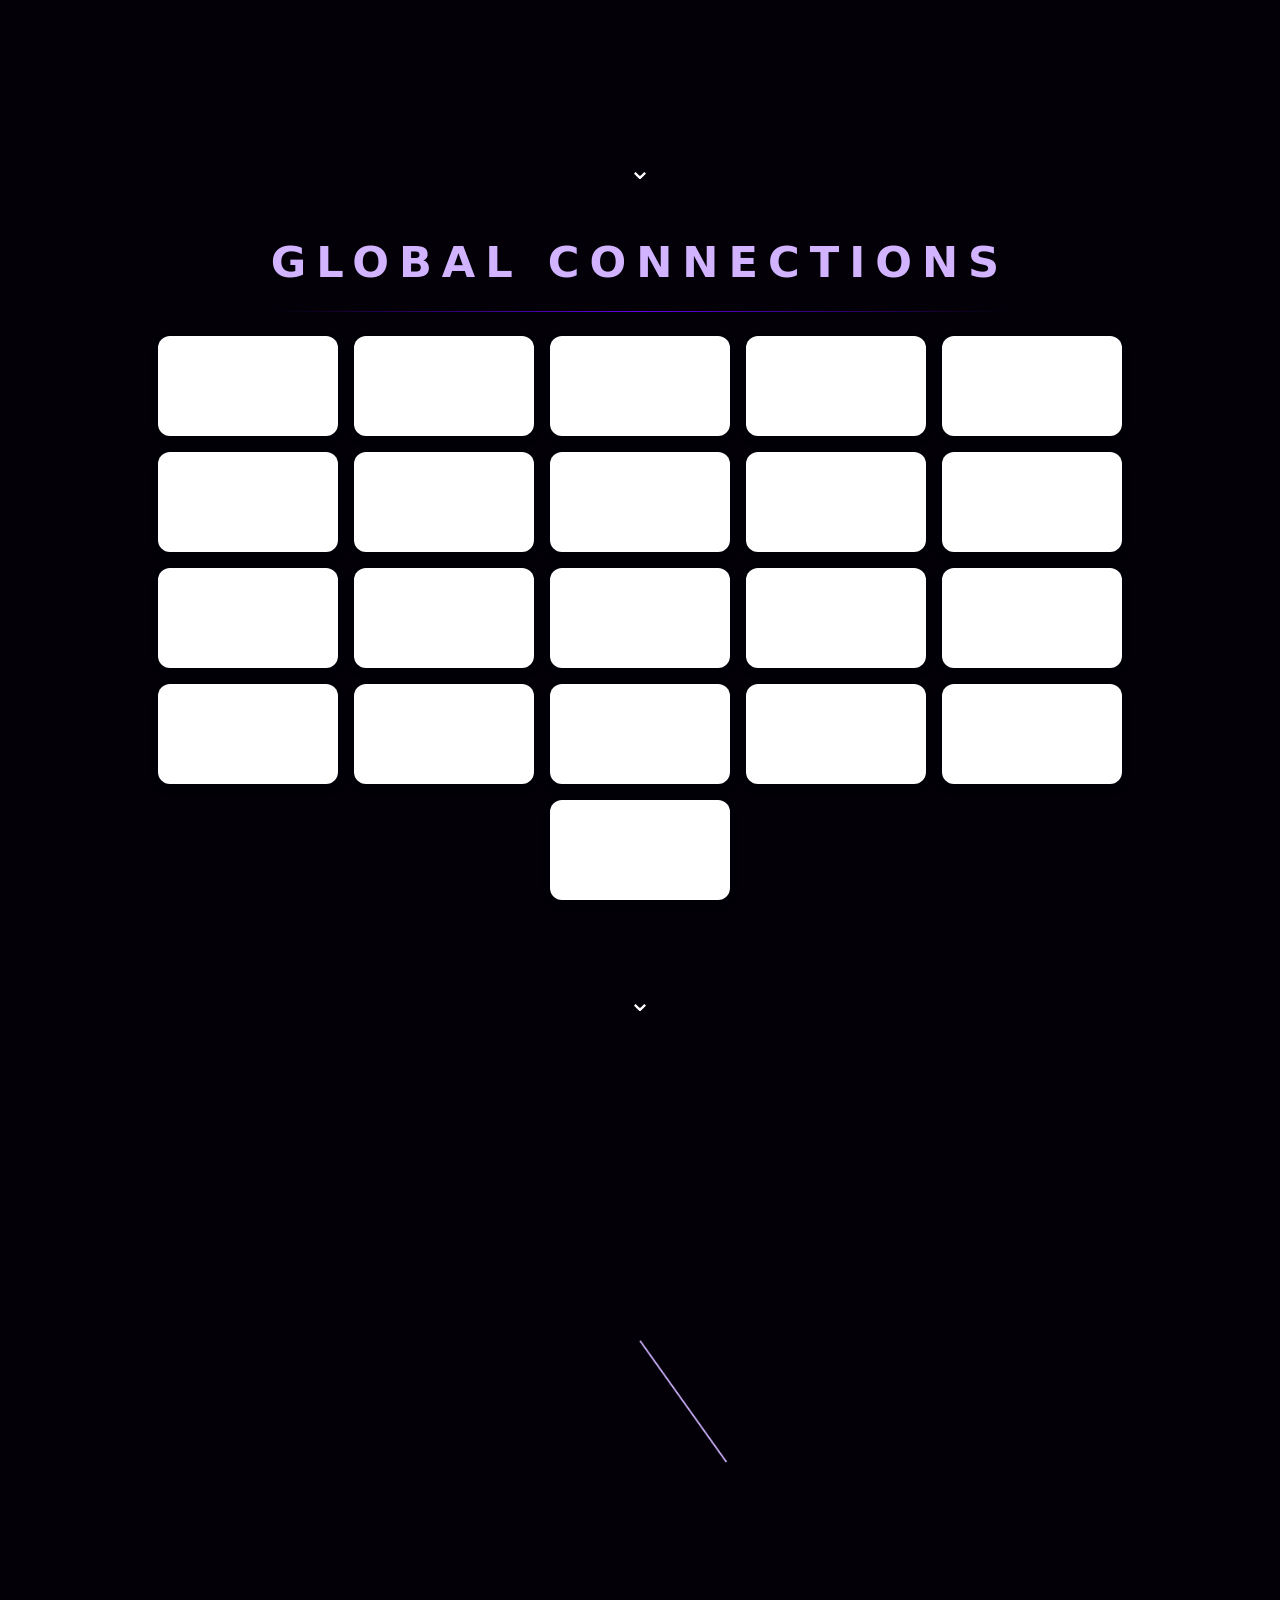
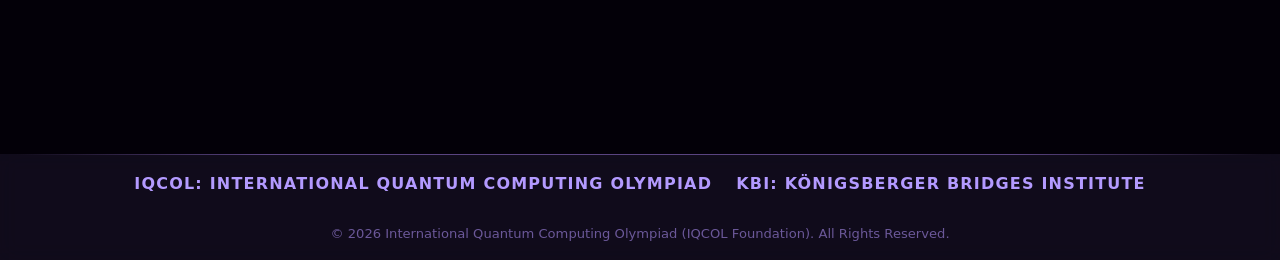
==== commit 7359c2df: "Updated countdown and text" ====
--- a/index.html
+++ b/index.html
@@ -881,6 +881,7 @@
 
 <script src="js/bg-canvas-home.js"></script>
 <script src="js/nav.js"></script>
+<script src="js/countdown-deadlines.js"></script>
 <script src="js/countdown.js"></script>
 <script>
 /* Typed text */
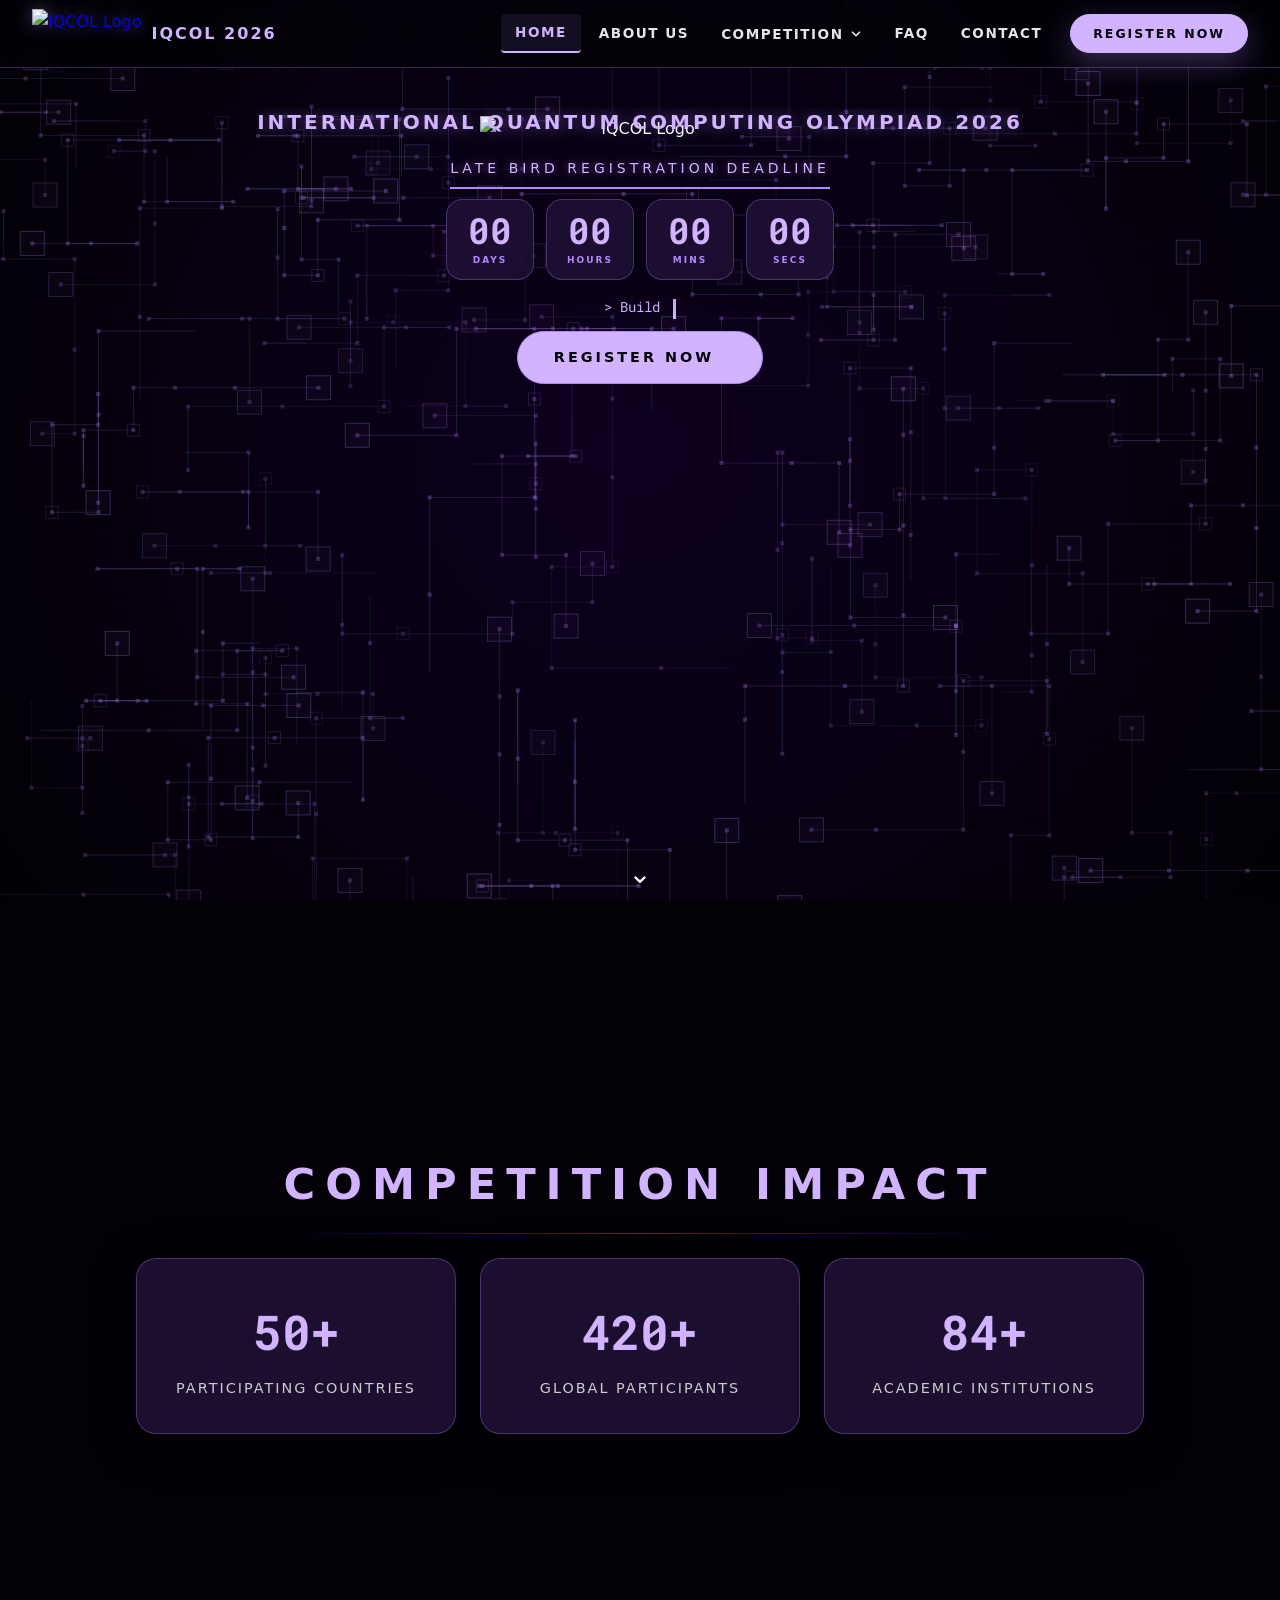
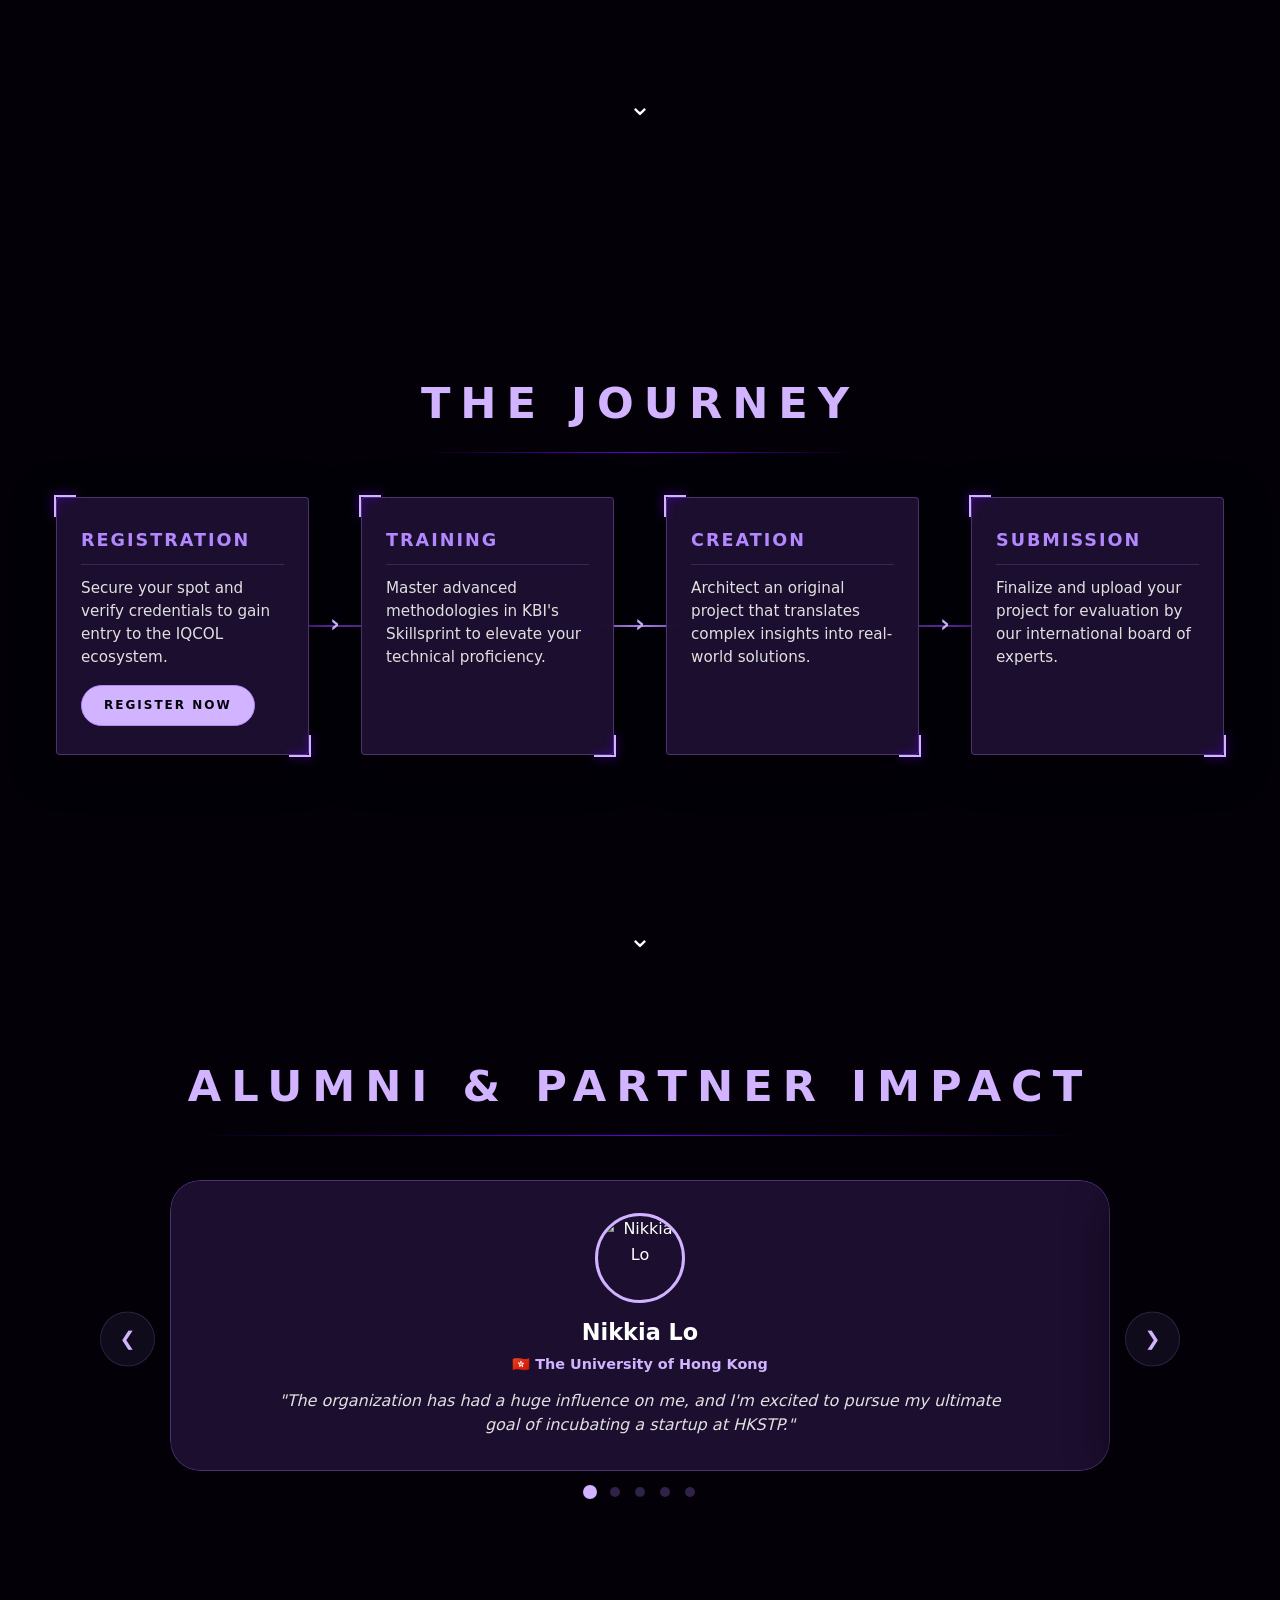
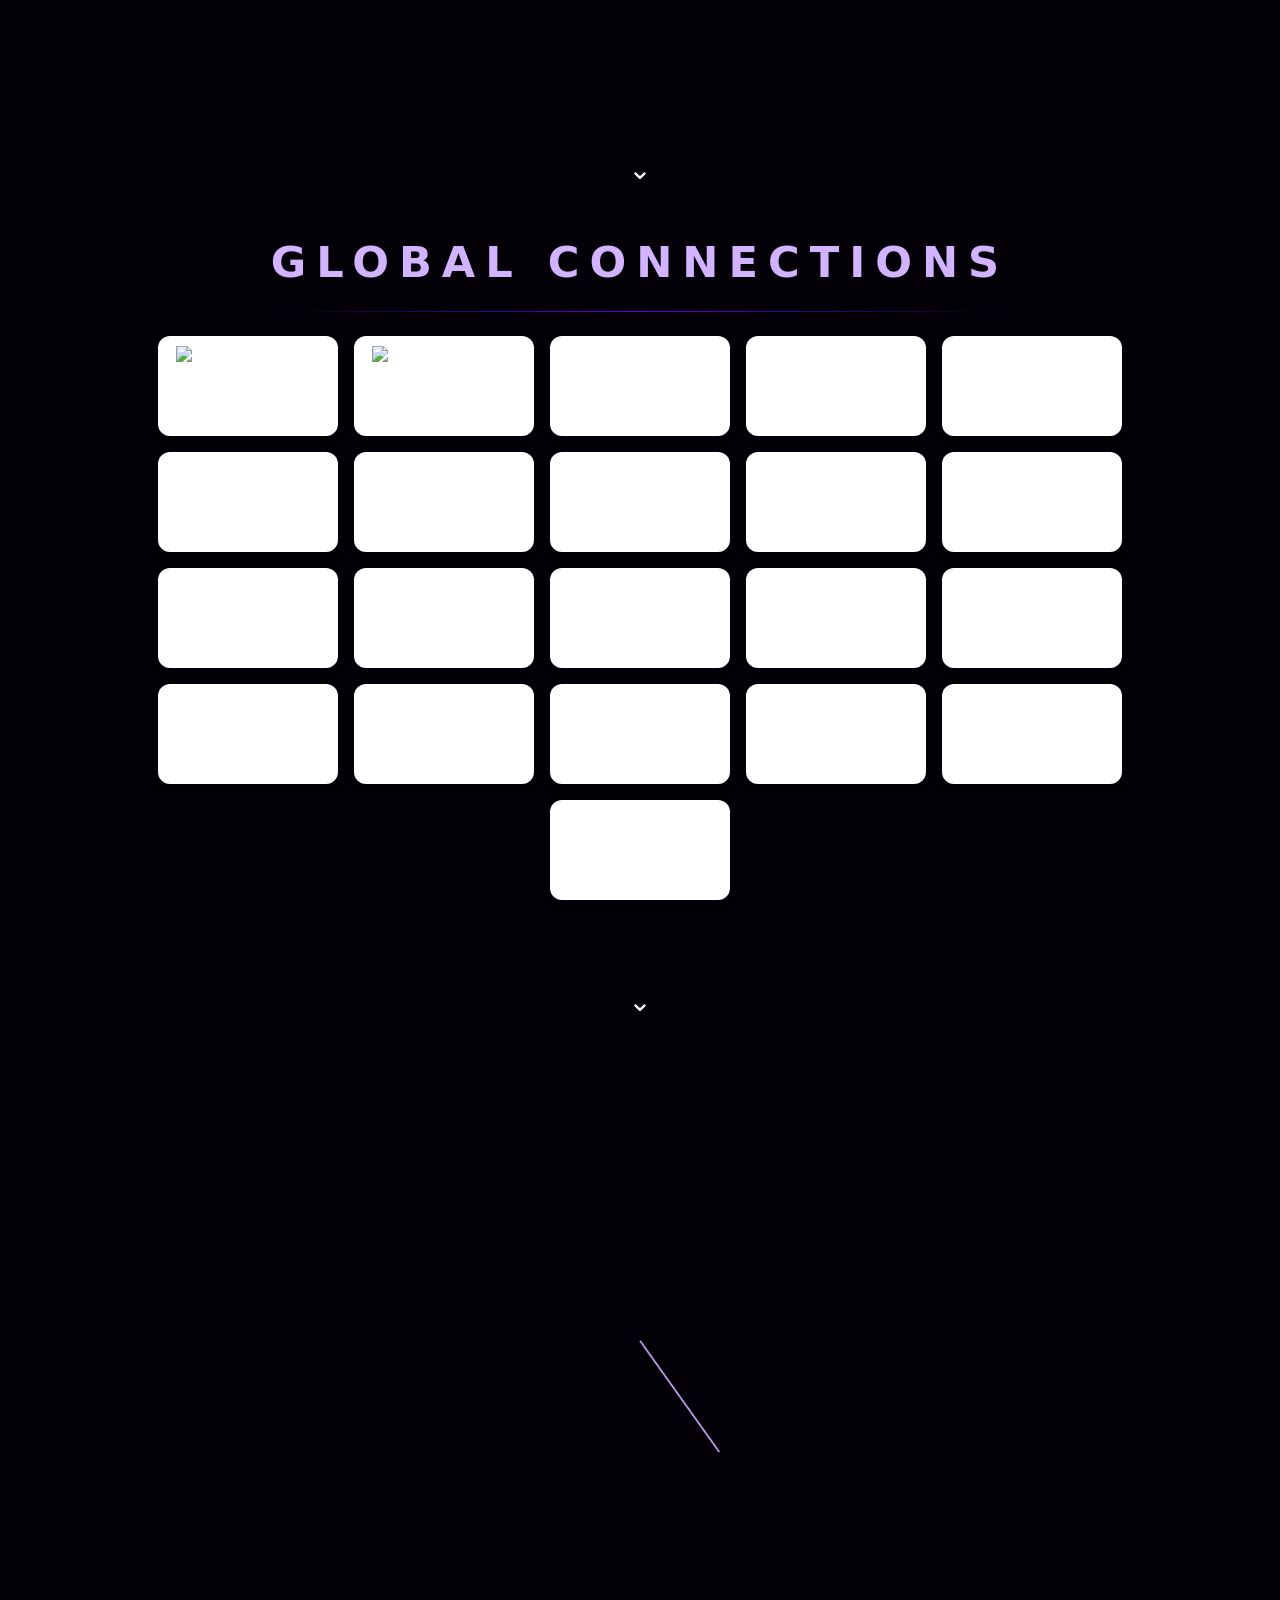
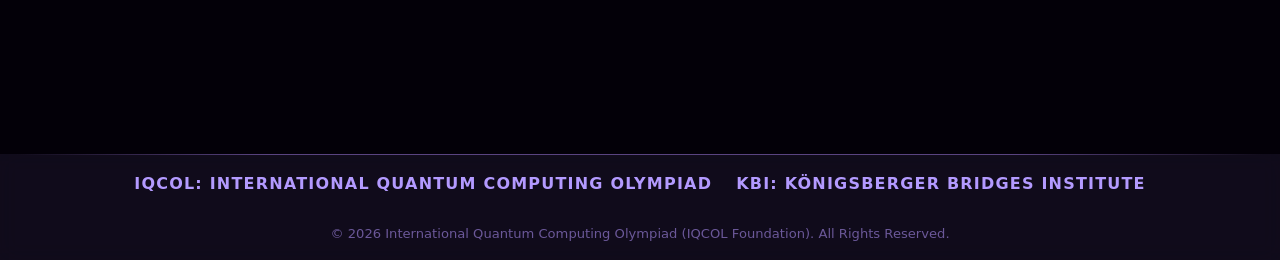
==== commit 01078b2d: "Add robots/googlebot noindex,nofollow meta tags (UAT: prevent crawling) (2/3)" ====
--- a/index.html
+++ b/index.html
@@ -2,6 +2,8 @@
 <html lang="en">
 <head>
     <meta charset="UTF-8">
+    <meta name="robots" content="noindex,nofollow">
+    <meta name="googlebot" content="noindex,nofollow">
     <meta name="viewport" content="width=device-width, initial-scale=1.0">
     <link rel="icon" type="image/png" href="https://cdn.kb.institute/eto-2026/IQCOL/Logo/Square_Dark_Background_2026_500.png">
     <title>International Quantum Computing Olympiad | IQCOL 2026</title>
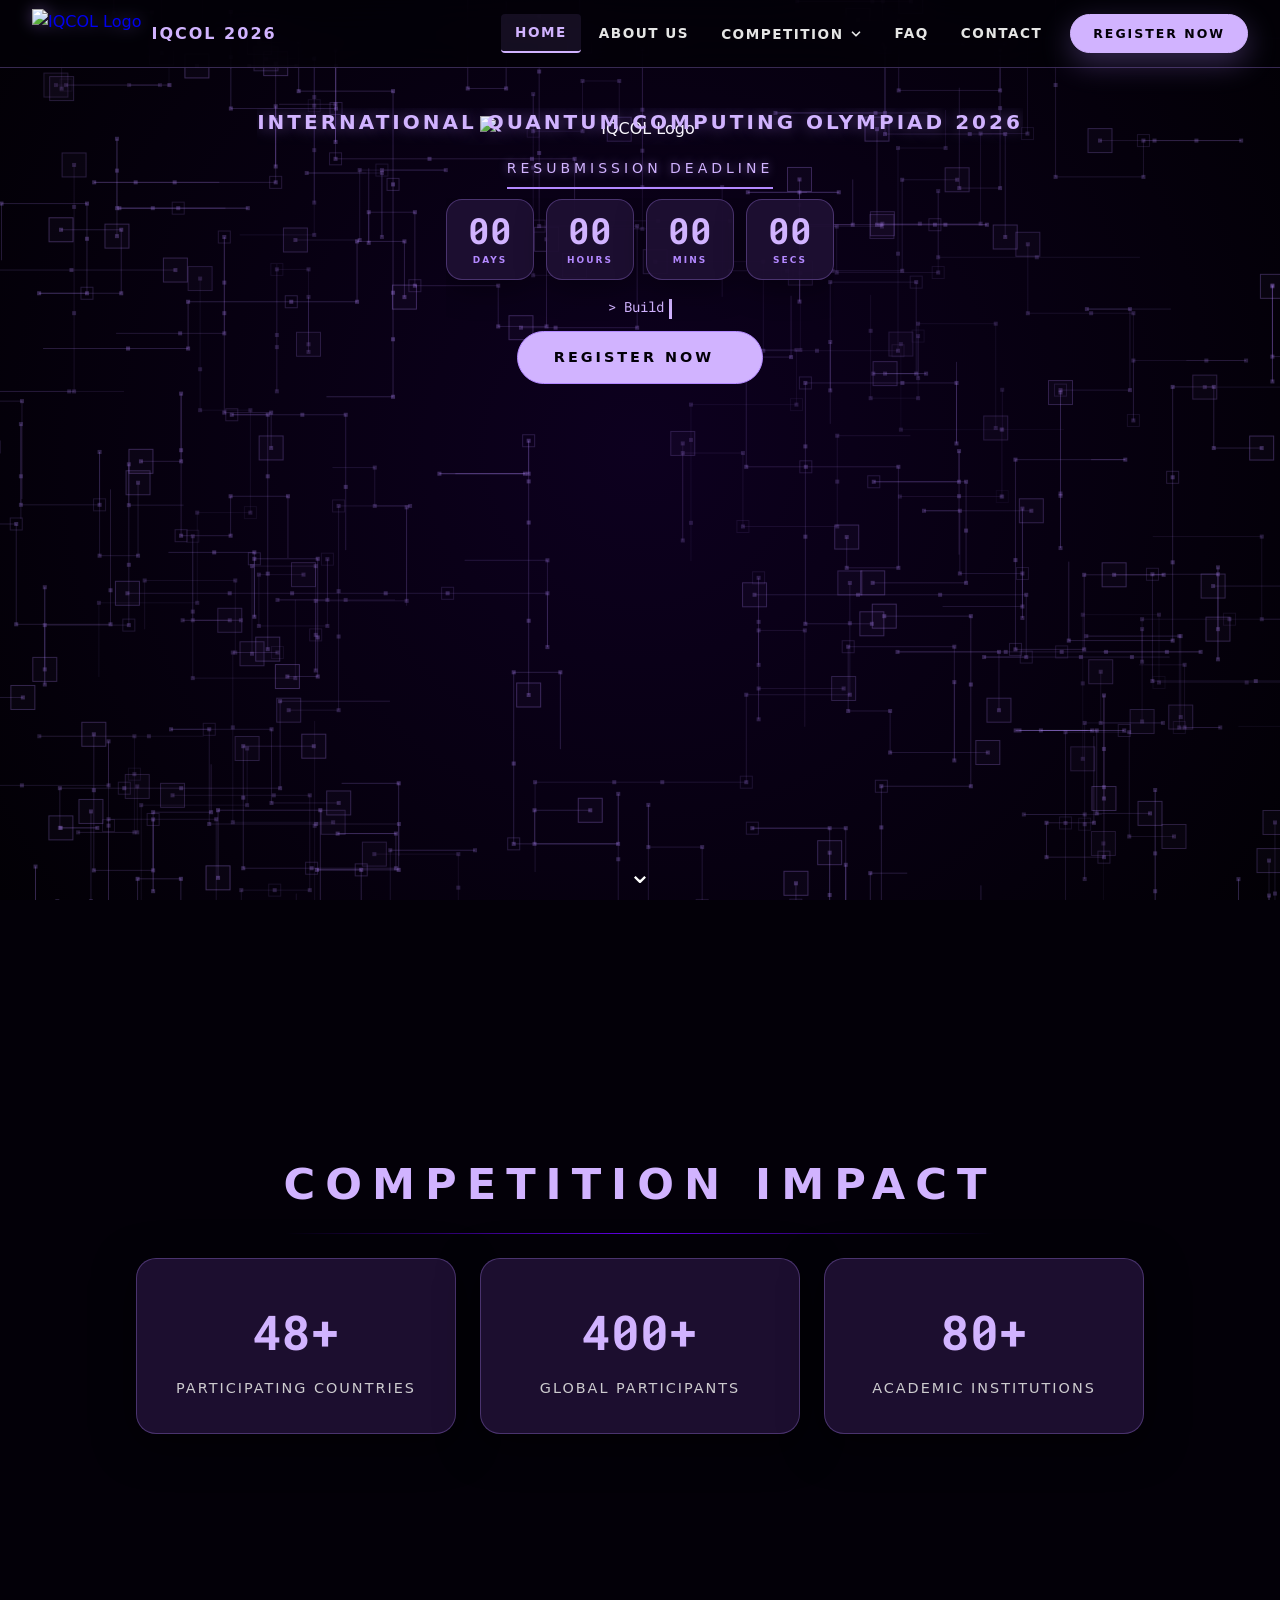
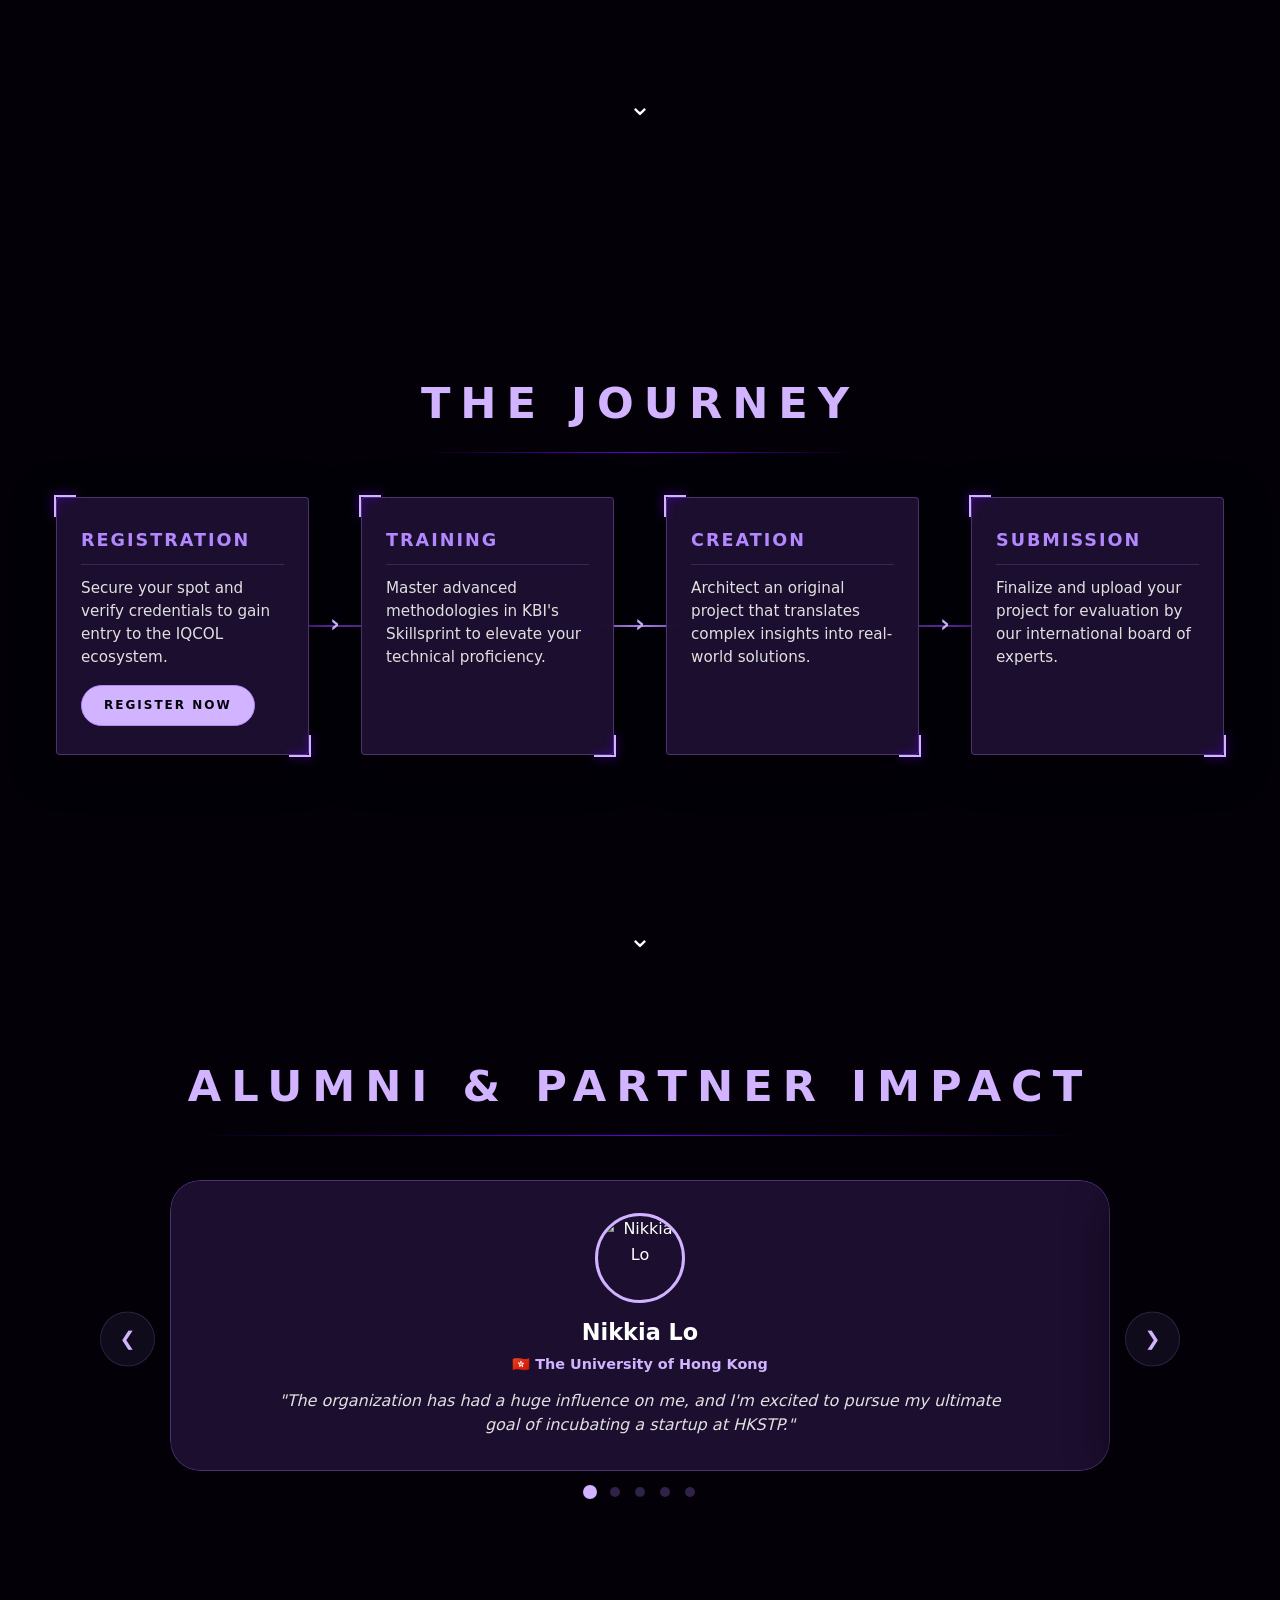
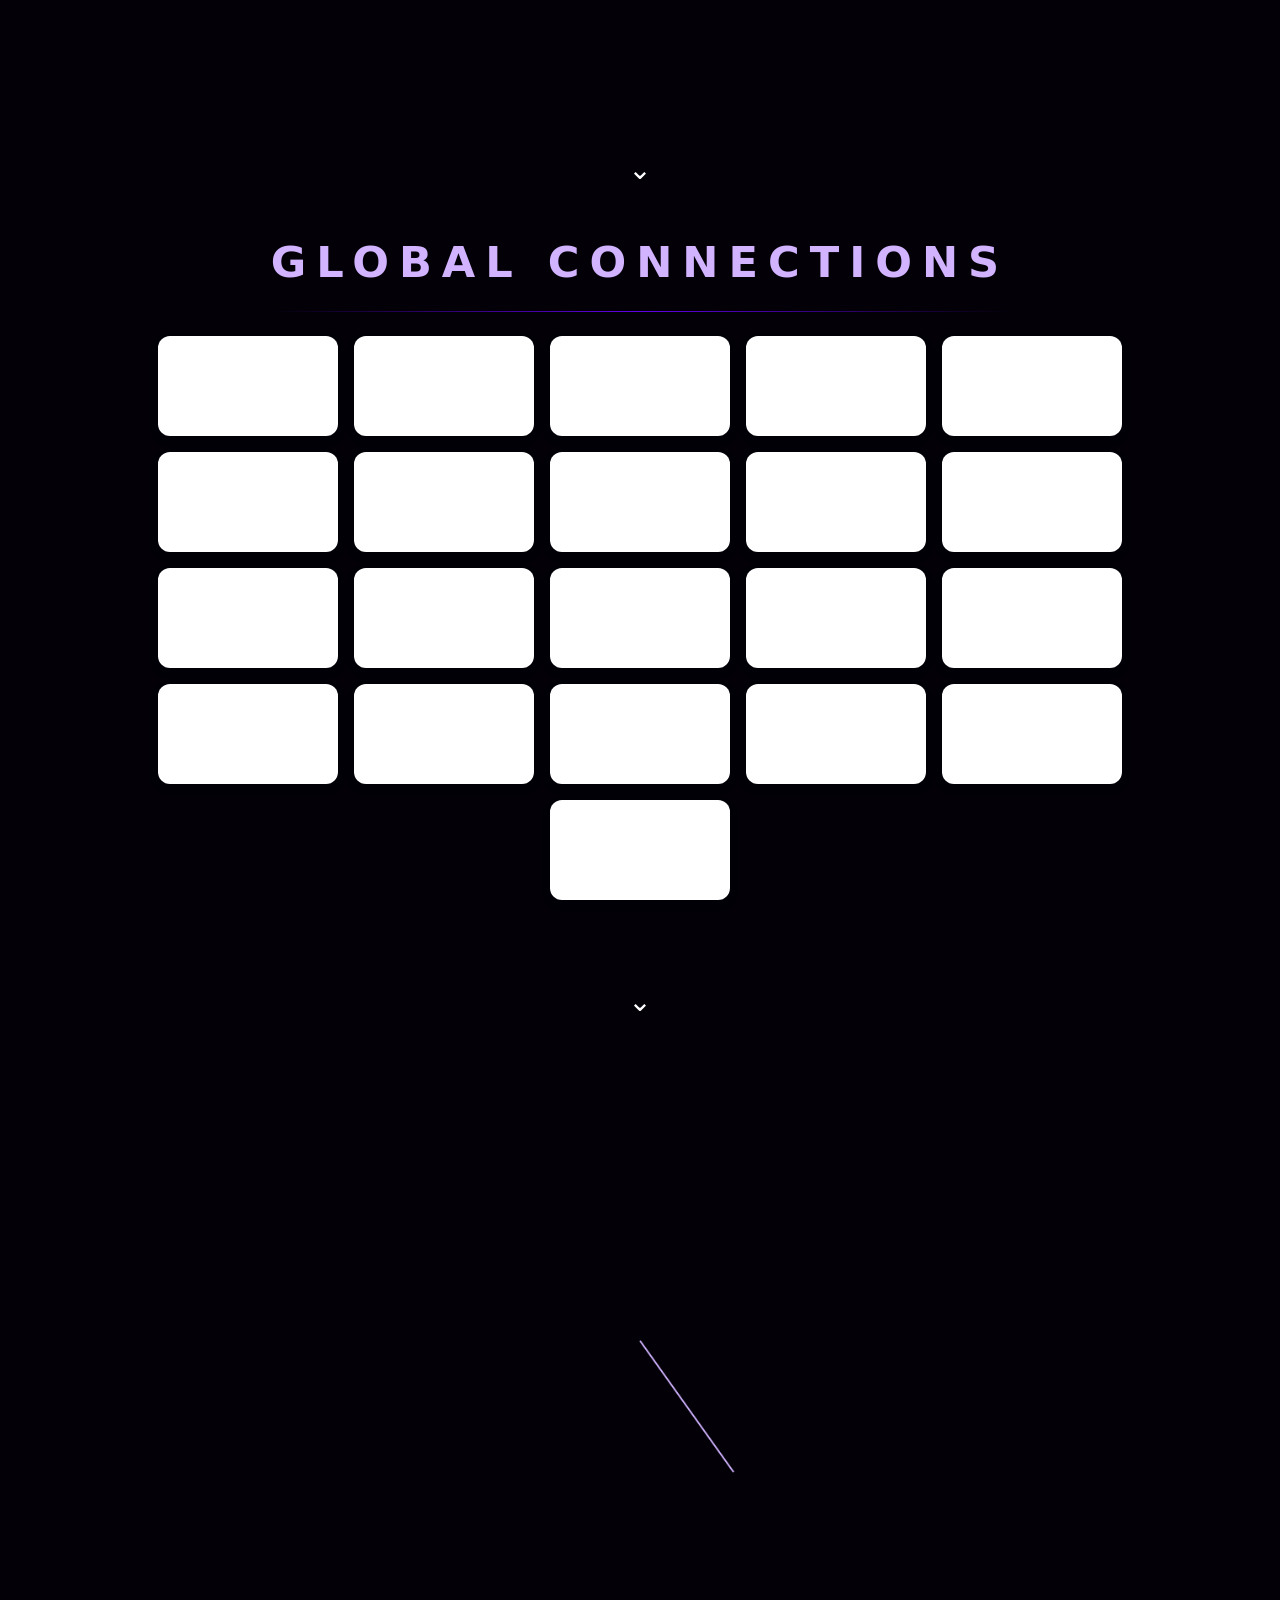
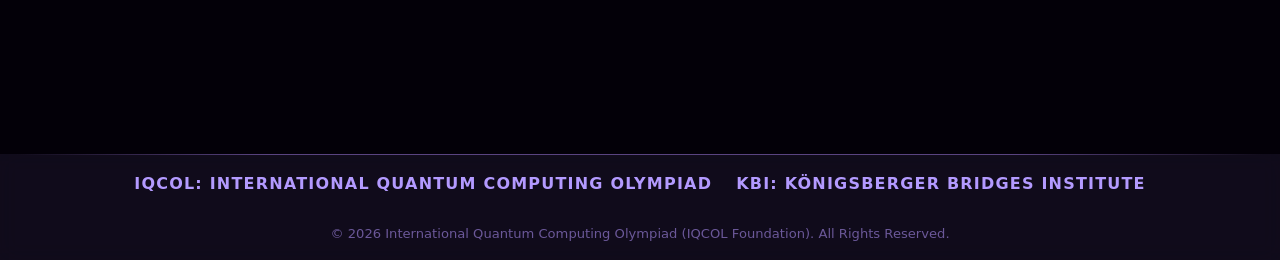
==== commit 936740cb: "Countdown: Resubmission Deadline — 30 Nov 2026, 23:59:59 Honolulu time (UTC-10)" ====
--- a/index.html
+++ b/index.html
@@ -724,7 +724,7 @@
         <div class="brand-title">International Quantum Computing Olympiad 2026</div>
     </div>
     <div class="reveal-header">
-        <div class="countdown-subheader">Registration Deadline</div>
+        <div class="countdown-subheader">Resubmission Deadline</div>
     </div>
     <div class="reveal-delayed">
         <div class="countdown-container">
